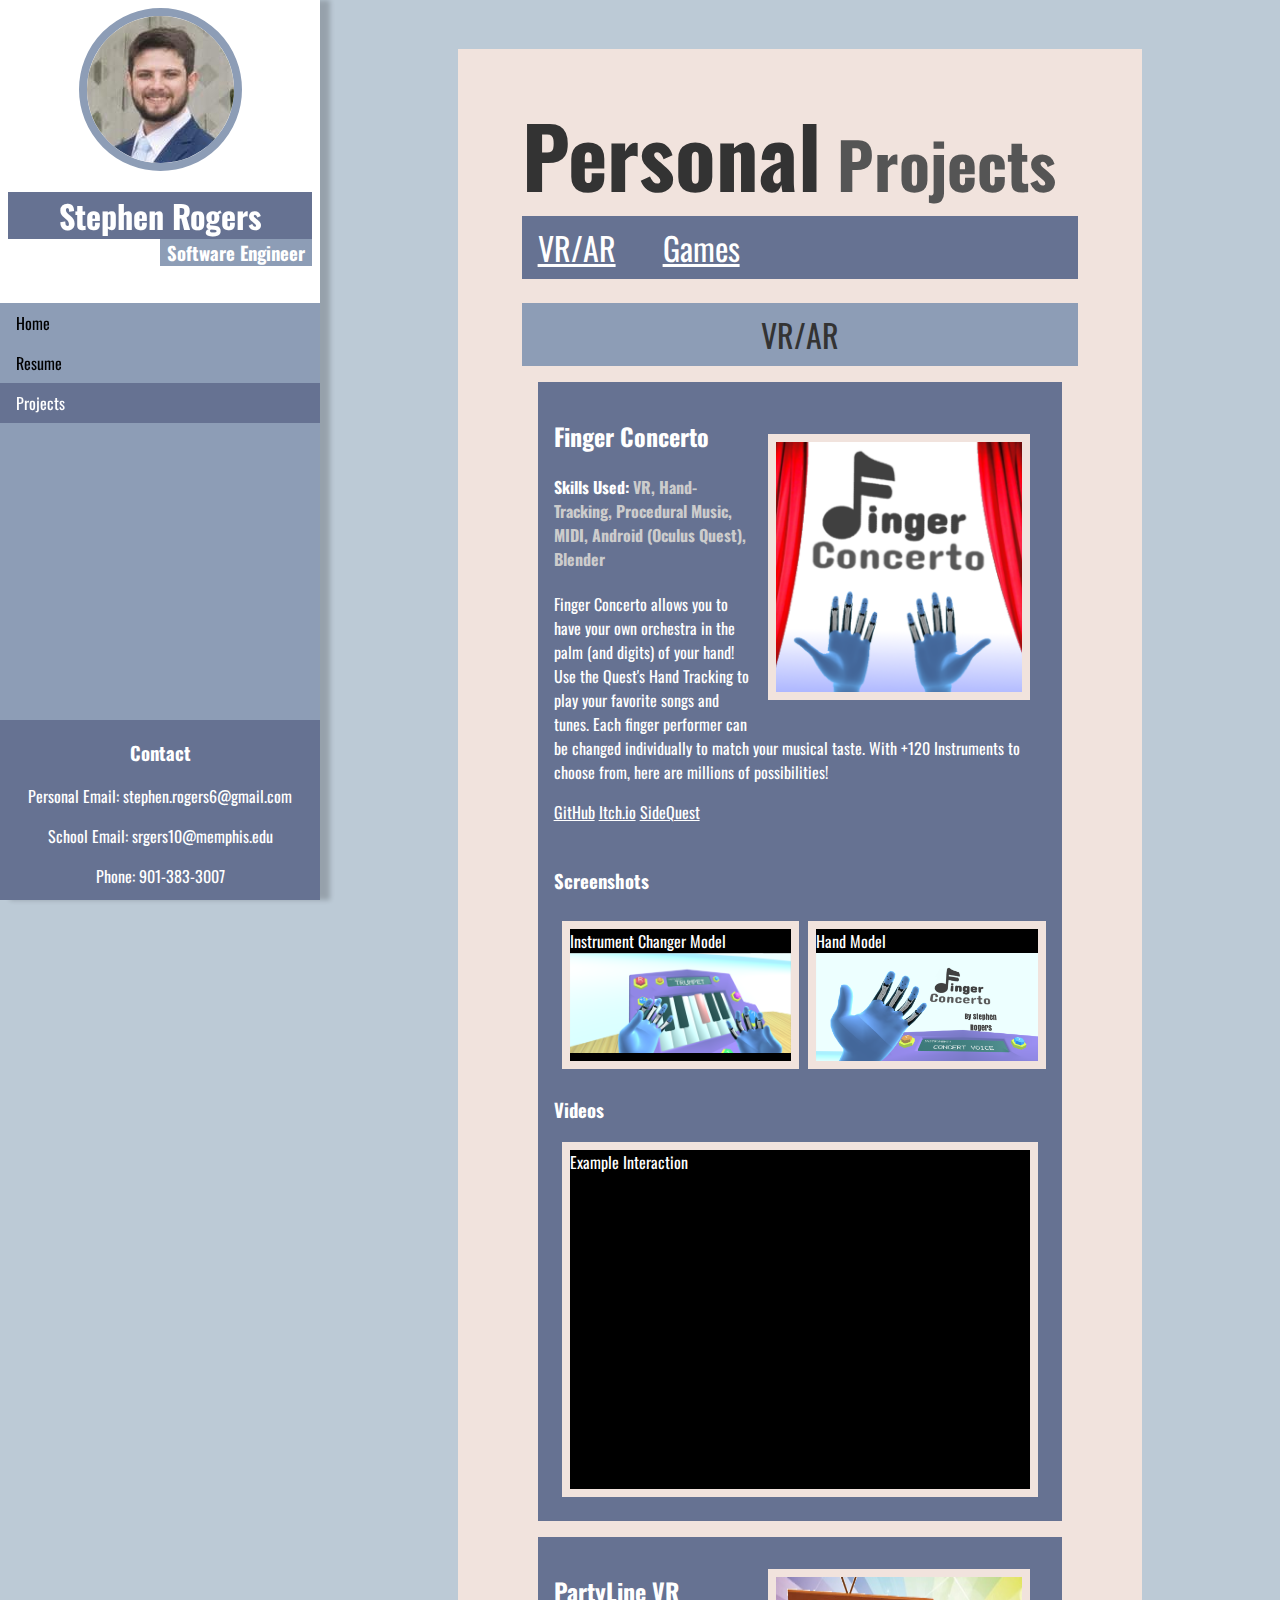
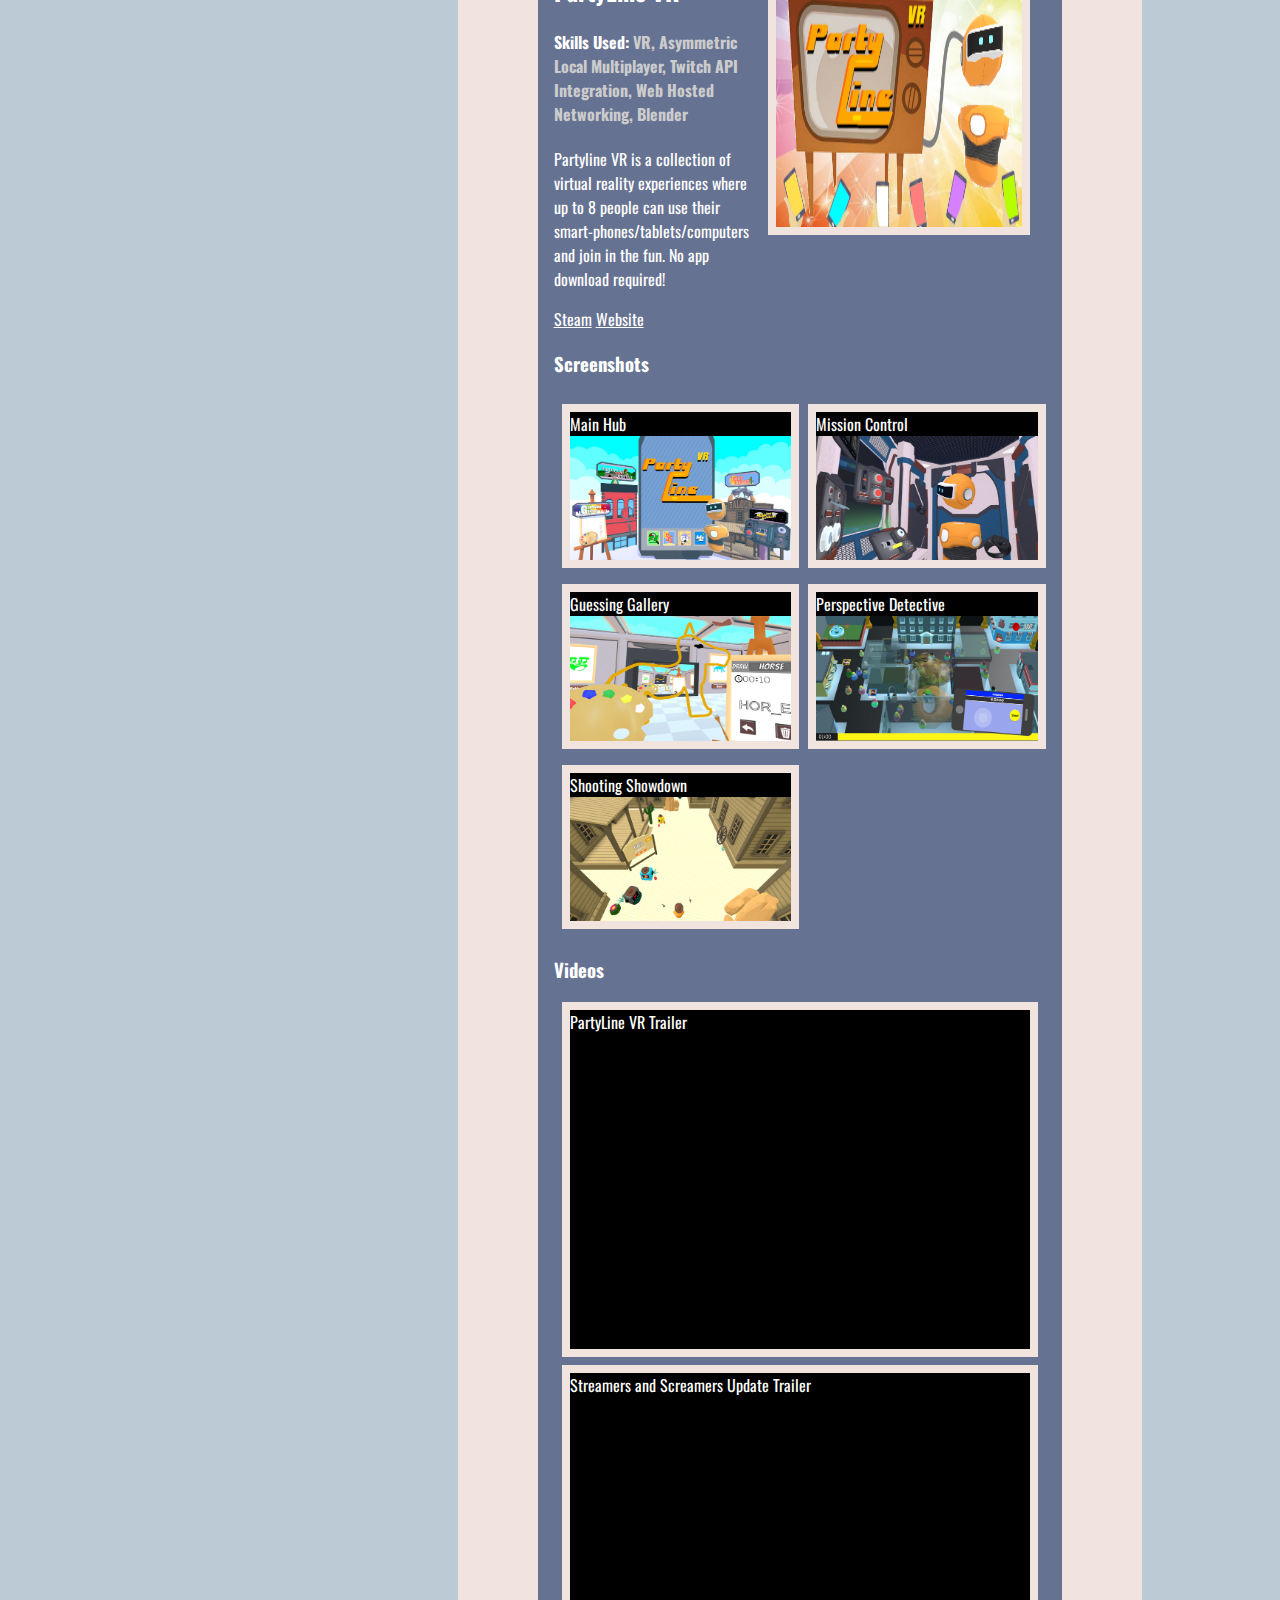
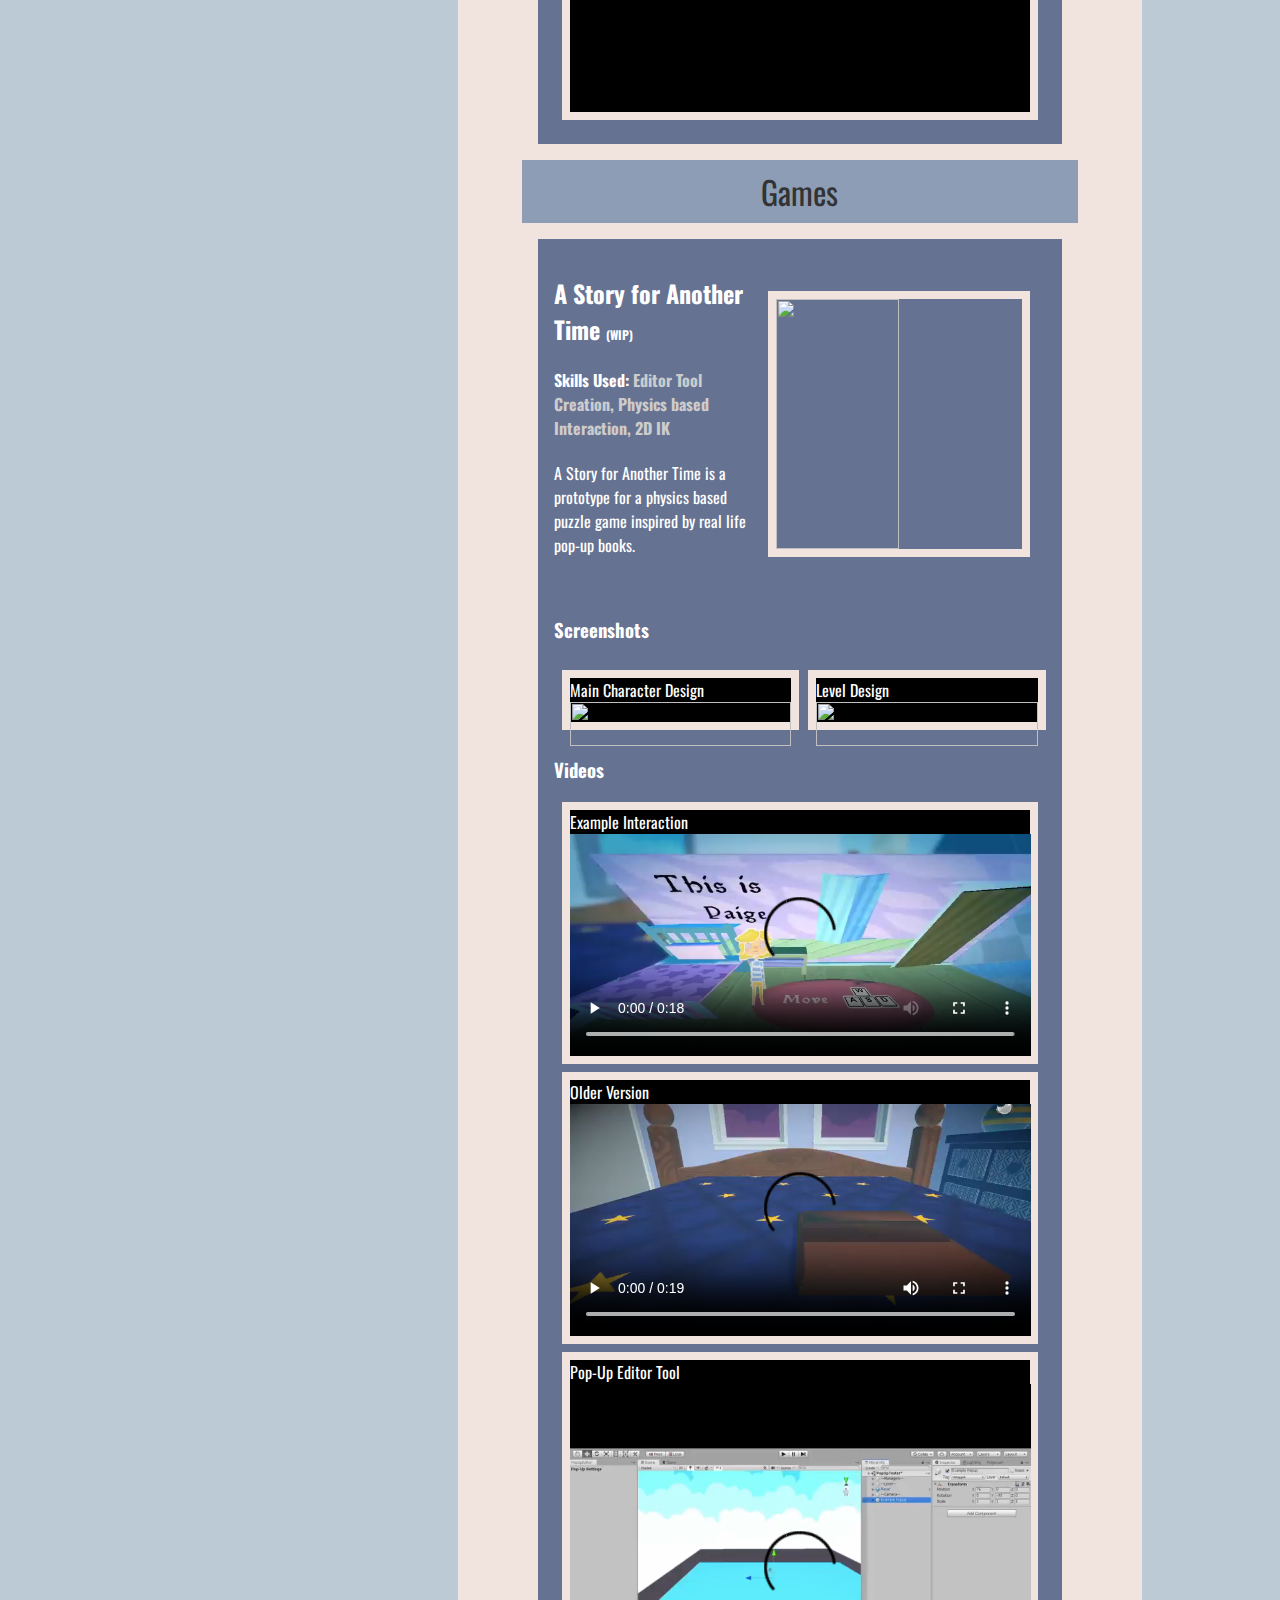
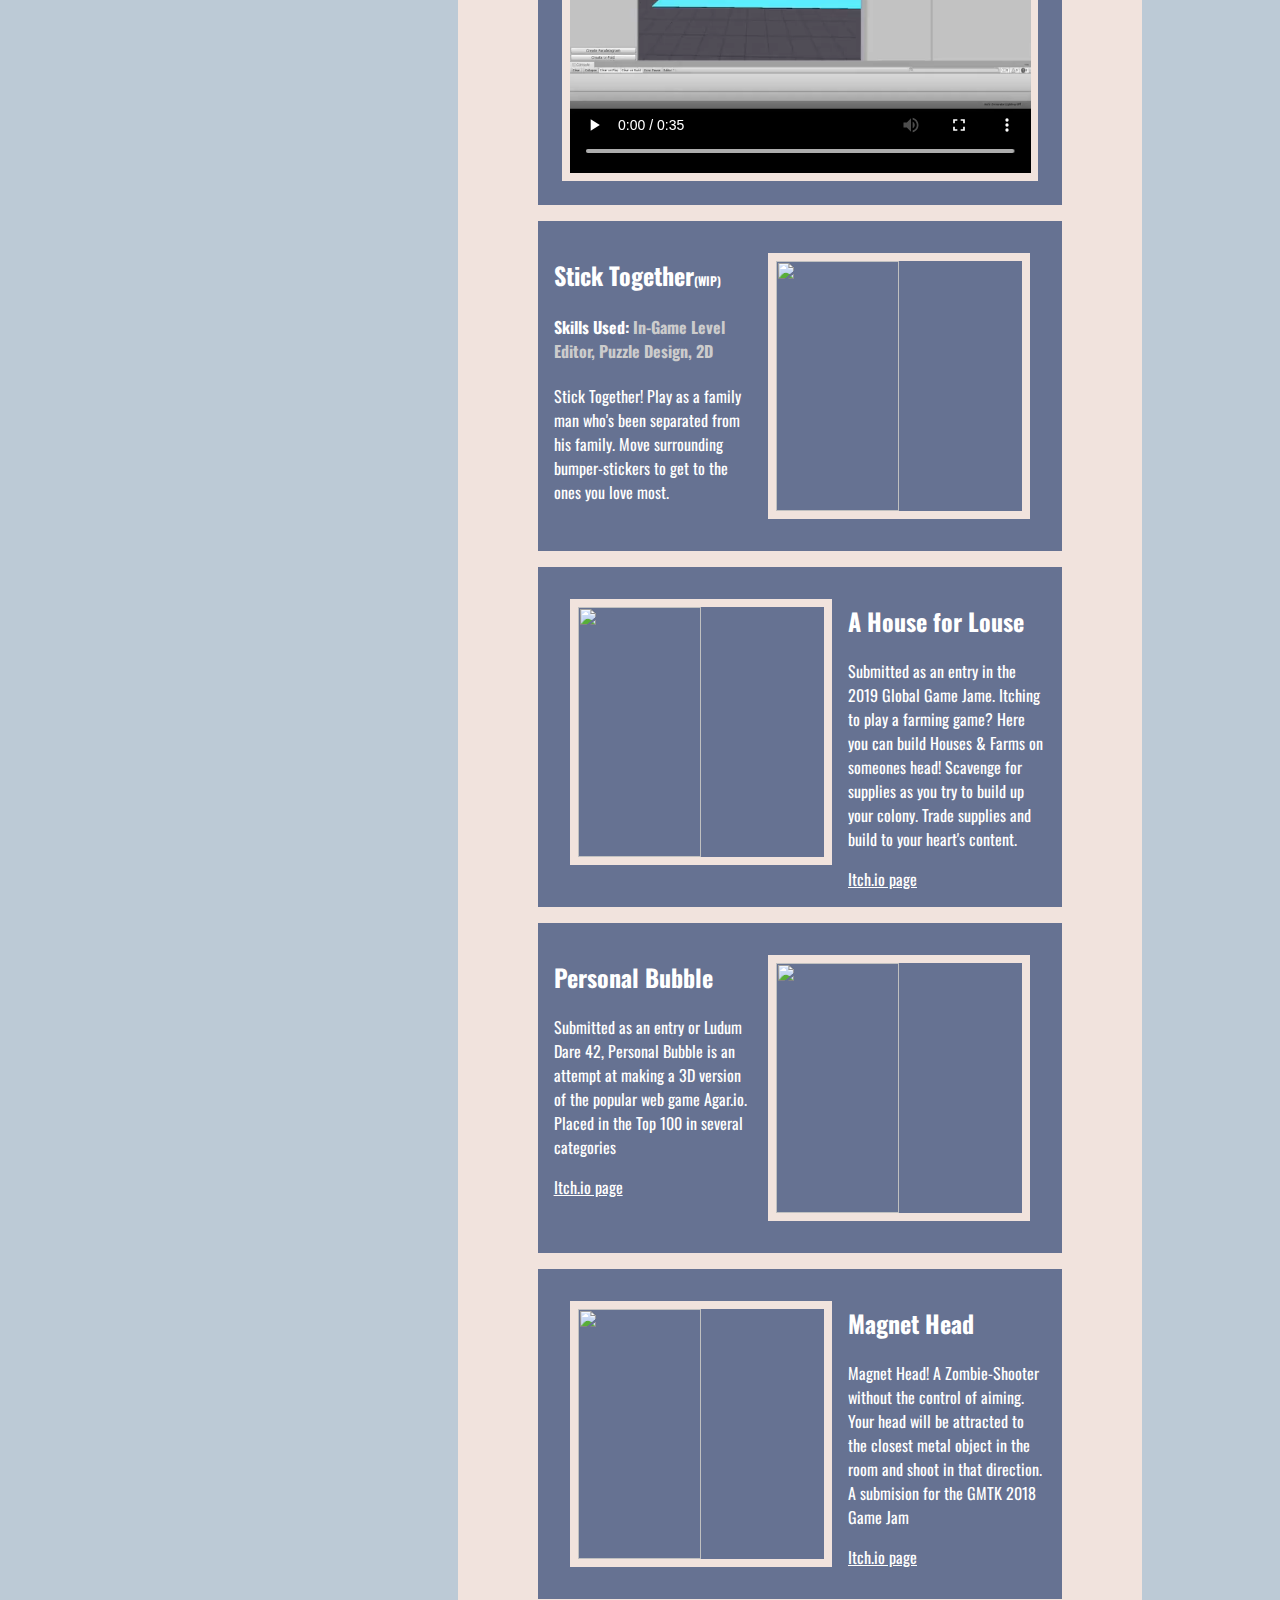
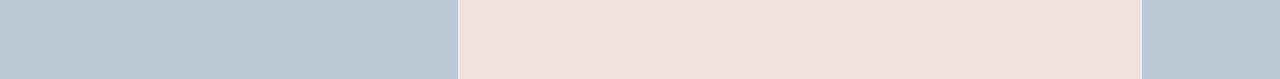
==== projects.html @ 769c3326 "Updated projects" ====
<html>
  <head>
    <meta name = "viewport" content = "width = device-width, initial-scale = 1.0">
    <title>Projects: Stephen Rogers</title>
    <link href="https://fonts.googleapis.com/css?family=Oswald" rel="stylesheet">
    <link href="https://fonts.googleapis.com/css?family=Oswald" rel="stylesheet">
    <link href="sidenav.css" rel="stylesheet">
    <style>
    .project{
      background-color: #667292;
      color: white;
      margin: 16px;
      padding: 16px;
      overflow: hidden;
    }
    a{
      color: white;
    }
    .subheader a{
      color: white;

    }
    .project-img{
      width: 50%;
      height: 250px;
      margin: 16px;
      border-color: #f1e3dd;
      border-style: solid;
      border-width: 8px;

    }


    
    .screenshot{
      max-width: 560px;
      background-color: black;
      border-color: #f1e3dd;
      border-style: solid;
      border-width: 8px;
      margin: 8px;
    }
    .screenshot video{
      width: 100%;
    }
    .screenshot img{
      width: 100%;
    }


    @media screen and (max-width: 900px) {
      .project img{
          width: 90%;
          margin: 0;
          padding: 0;
          height: auto;
      }

    }

    </style>
  </head>

  <body>
    <ul class="sidenav">
      <div class="profile_card">
        <img  class="profile_pic" src="ProfilePic.png" >
        <h1>Stephen Rogers</h1>
        <h3>Software Engineer</h3>
      </div>
      <li><a href="index.html">Home</a></li>
      <li><a href="resume.html">Resume</a></li>
      <li><a class="active" href="projects.html">Projects</a></li>
      <div class="contact">
        <h3 class="title">Contact</h3>

        <p>Personal Email: stephen.rogers6@gmail.com</p>
        <p>School Email: srgers10@memphis.edu</p>
        <p>Phone: 901-383-3007</p>
      </div>
    </ul>

    <div class="content">
      <div class="page">
        <h1 class="header"><span style="font-size: 84px; color: #333;">Personal</span> Projects</h1>
        <div class="subheader" style="background-color: #667292;">
          <a href = "#vr" style="padding: 8px; margin-right: 32px;">VR/AR</a>
          
          <a href = "#games">Games</a>
          
        </div>
        <br>
        <div class="subheader" style="text-align: center; color: #333;">VR/AR</div>
        <div>
          <div id="vr">
            <div class = "project" >
              <div class="description">
                <img class="project-img" align="right" src="Thumbnail2.png"/>
                <h2>Finger Concerto</h2>
                <h4>Skills Used: <span style="color: #ccc;">VR, Hand-Tracking, Procedural Music, MIDI, Android (Oculus Quest), Blender</span> </h4>
                <p>Finger Concerto allows you to have your own orchestra in the palm (and digits) of your hand! Use the Quest's Hand Tracking to play your favorite songs and tunes. Each finger performer can be changed individually to match your musical taste. With +120 Instruments to choose from, here are millions of possibilities!</p>
                <a href="https://github.com/srgers10/FingerConcerto">GitHub</a>
                <a href="https://srgers10.itch.io/finger-concerto">Itch.io</a>
                <a href="https://sdq.st/a/762">SideQuest</a>
                
              </div>
              <br>
              <h3>Screenshots</h3>
              <div class="screenshot-holder">
                <div style="display: grid; grid-template-columns: 50% 50%;">
                  <div class="screenshot" style = "width: 90%">
                    <label>Instrument Changer Model</label>
                    <img src="Screenshot2.png" alt="">
                  </div>
                  <div class="screenshot" style = "width: 90%">
                    <label>Hand Model</label>
                    <img src="Screenshot1.png" alt="">
                  </div>
                </div>
                <h3>Videos</h3>
                <div class="screenshot">
                  <label>Example Interaction</label>
                  <iframe width="560" height="315" src="https://www.youtube.com/embed/wtjbY0HCvwI" frameborder="0" allow="accelerometer; autoplay; encrypted-media; gyroscope; picture-in-picture" allowfullscreen></iframe>               
                </div>                
              </div>
            </div>
            <div class = "project" >
              <img class="project-img" align = "right" src = "SteamGameBanner.png" />
              <h2>PartyLine VR</h2>
              <h4>Skills Used: <span style="color: #ccc;">VR, Asymmetric Local Multiplayer, Twitch API Integration, Web Hosted Networking, Blender</span></h4>
              <p> Partyline VR is a collection of virtual reality experiences where up to 8 people can use their smart-phones/tablets/computers and join in the fun. No app download required!</p>
              <a href="https://store.steampowered.com/app/846830/PartyLine_VR/">Steam</a>
              <a href="https://partylinevr.com">Website</a>

              <br>
              <h3>Screenshots</h3>
              <div class="screenshot-holder">
                <div style="display: grid; grid-template-columns: 50% 50%;">
                  <div class="screenshot" style="width: 90%;">
                    <label>Main Hub</label>
                    <img src="ScreenshotMain.jpg" alt="">
                  </div>
                  <div class="screenshot" style="width: 90%;">
                    <label>Mission Control</label>
                    <img src="ScreenshotMC.jpg" alt="">
                  </div>
                  <div class="screenshot" style="width: 90%;">
                    <label>Guessing Gallery</label>
                    <img src="ScreenshotGG1.jpg" alt="">
                  </div>
                  <div class="screenshot" style="width: 90%;">
                    <label>Perspective Detective</label>
                    <img src="ScreenshotPD.jpg" alt="">
                  </div>
                  <div class="screenshot" style="width: 90%;">
                    <label>Shooting Showdown</label>
                    <img src="ScreenshotSS2.jpg" alt="">
                  </div>
                  
                </div>
                <h3>Videos</h3>
                <div class="screenshot">
                  <label>PartyLine VR Trailer</label>
                  <iframe width="560" height="315" src="https://www.youtube.com/embed/nfcURbAZ120" frameborder="0" allow="accelerometer; autoplay; encrypted-media; gyroscope; picture-in-picture" allowfullscreen></iframe>
                </div>
                <div class="screenshot">
                  <label>Streamers and Screamers Update Trailer</label>
                  <iframe width="560" height="315" src="https://www.youtube.com/embed/eTKm4bJQgFY" frameborder="0" allow="accelerometer; autoplay; encrypted-media; gyroscope; picture-in-picture" allowfullscreen></iframe>
                </div> 
              </div>

            </div>
          </div>
          <div class="subheader" style="text-align: center;  color: #333;">Games</div>
          <div id="games">
            <div class = "project" >
              <div class="description">
                <img class="project-img" align="right" src="https://pbs.twimg.com/profile_banners/824663830743674880/1581922678/1080x360"/>
                <h2>A Story for Another Time <span style="font-size: 12px;">(WIP)</span></h2>
                <h4>Skills Used: <span style="color: #ccc;">Editor Tool Creation, Physics based Interaction, 2D IK</span></h4>
                <p>A Story for Another Time is a prototype for a physics based puzzle game inspired by real life pop-up books. </p>
              </div>
              <br>
              <h3>Screenshots</h3>
              <div class="screenshot-holder">
                <div style="display: grid; grid-template-columns: 50% 50%;">
                  <div class="screenshot" style = "width: 90%">
                    <label>Main Character Design</label>
                    <img src="https://pbs.twimg.com/media/EQ_ou09XsAAzW6e?format=jpg&name=medium" alt="">
                  </div>
                  <div class="screenshot" style = "width: 90%">
                    <label>Level Design</label>
                    <img src="https://pbs.twimg.com/profile_banners/824663830743674880/1581922678/1080x360"/>
                  </div>
                </div>
                
                <h3>Videos</h3>

                <div class="screenshot">
                  <label>Example Interaction</label>
                  <video controls autoplay>
                    <source src="projectPopUp.mp4" type="video/mp4">
                  Your browser does not support the video tag.
                  </video>
                </div>
                <div class="screenshot">
                  <label>Older Version</label>
                  <video controls autoplay>
                    <source src="popUp_old.mp4" type="video/mp4">
                  Your browser does not support the video tag.
                  </video>
                </div>
                <div class="screenshot">
                  <label>Pop-Up Editor Tool</label>
                  <video controls autoplay>
                    <source src="popUpEditor.mp4" type="video/mp4">
                  Your browser does not support the video tag.
                  </video>
                </div>    
              </div>
            </div>

              <div class = "project" >
                  <img class="project-img" align = "right"src = "https://img.itch.zone/aW1hZ2UvMzAyODA3LzE0ODI4OTMuZ2lm/250x600/5jRJMC.gif" />
                  <h2>Stick Together<span style="font-size: 12px;">(WIP)</span></h2>
                  <h4>Skills Used: <span style="color: #ccc;">In-Game Level Editor, Puzzle Design, 2D</span></h4>
                  <p>Stick Together! Play as a family man who's been separated from his family. Move surrounding bumper-stickers to get to the ones you love most.</p>
              </div>
              <div class = "project">
                <img class="project-img" align = "left" src = "https://img.itch.zone/aW1hZ2UvMzYyMzkzLzE4MTEwNzUucG5n/250x600/iomMVW.png" />
                <h2>A House for Louse</h2>
                <p>Submitted as an entry in the 2019 Global Game Jame. Itching to play a farming game? Here you can build Houses & Farms on someones head! Scavenge for supplies as you try to build up your colony. Trade supplies and build to your heart's content.</p>
                <a href="https://srgers10.itch.io/a-house-for-louse">Itch.io page</a>
              </div>

              <div class = "project">
                      <img class="project-img" align = "right" src = "https://img.itch.zone/aW1nLzE0MTU2MDAuZ2lm/original/KP8luQ.gif" />
                      <h2>Personal Bubble</h2>
                      <p>Submitted as an entry or Ludum Dare 42, Personal Bubble is an attempt at making a 3D version of the popular web game Agar.io. Placed in the Top 100 in several categories

                      </p>
                      <a href="https://srgers10.itch.io/personal-bubble">Itch.io page</a>
              </div>
              <div class = "project">
                <img class="project-img" align = "left" src = "https://img.itch.zone/aW1hZ2UvMzAwNzU2LzE0NzE1MDcuZ2lm/250x600/aEpTZC.gif" />
                <h2>Magnet Head</h2>
                <p>Magnet Head! A Zombie-Shooter without the control of aiming. Your head will be attracted to the closest metal object in the room and shoot in that direction. A submision for the GMTK 2018 Game Jam</p>
                <a href="https://srgers10.itch.io/magnet-head">Itch.io page</a>
              </div>


            </div>
            </div>
        </div>
      </div>
  </body>

</html>
---- sidenav.css ----
body, html{
  margin: 0;
  padding: 0;
  background-color: #bccad6;
}
.button{
  border: none;
  background: yellow;
  border-radius: 8px;
  margin: 8px;
  padding: 4px;
  border-style: solid;
  border-width: 5px;
  border-color: #fea600;
  font-family: 'Oswald', sans-serif;
  color: #555;
}
.image-grid{
  margin: 16px auto;
  width: 85%;
  display: grid;
  grid-template-columns: auto auto;
  background: #fea600;
  padding-right: 16px;
  border-radius: 16px;
}
.image-grid *{
  width: 95%;
  padding: 5%;
}

.page{
  overflow: hidden;
  z-index: 1;
  margin: auto;
  width: 60%;
  padding: 64px;
  padding-top: 0;
  background-color: #f1e3dd;
  margin-top: 48px;
  margin-bottom: 48px;
  height: auto;
  -webkit-transition: all 0.3s ease-in-out;
  -o-transition: all 0.3s ease-in-out;
  transition: all 0.3s ease-in-out;
}
.header{
  font-size: 4em;
  margin-bottom: 0px;
  color: #555;
}
.header-big{
  font-size: 1.5em;
  color: #333;
}
.subheader{
  background-color: #8d9db6;
  color: white;
  padding: 8px;
  font-size: 32px;
}
.subheader-description{
  font-size: 20px;
}

.profile_card{
  padding: 8px;
  text-align: center;
  background-color: white;
  padding-bottom: 64px;
}
.profile_card h1{
  background-color: #667292;
  color: white;
  font-size: 2em;
  margin-bottom: 0;
}
.profile_card img{
  border-radius: 50%;
  border-color: #8d9db6;
  border-style: solid;
  border-width: 8px;
}

.profile_card h3{
  float: right;
  width: 50%;
  margin: 0;
  color: #fff;
  background-color: #8d9db6;
}

.contact{

  text-align: center;
  position: absolute;
  left: 0;
  right: 0;
  bottom:0;
  height: 20%;
  background-color: #667292;
  color: white;
}
ul.sidenav {
  list-style-type: none;
  margin: 0;
  padding: 0;
  width: 25%;
  background-color: #8d9db6;
  position: fixed;
  height: 100%;
  overflow: auto;
  font-family: Oswald;
  -webkit-box-shadow: 10px 0px 5px 0px rgba(0,0,0,0.2);
  -moz-box-shadow: 10px 0px 5px 0px rgba(0,0,0,0.2);
  box-shadow: 10px 0px 5px 0px rgba(0,0,0,0.2);
}

ul.sidenav li a {
  display: block;
  color: #000;
  padding: 8px 16px;
  text-decoration: none;


}

ul.sidenav li a.active {
  background-color: #667292;
  color: white;
}

ul.sidenav li a:hover:not(.active) {
  background-color: #555;
  color: white;
}

div.content {
  margin-left: 25%;

  padding: 1px 16px;
  height: 1000px;
  font-family: Oswald;
  /*background: url("https://i.pinimg.com/originals/d2/63/55/d26355a4484cf412669476a57a263abc.png");
  background-size: cover;*/
}

@media screen and (max-width: 900px) {

  .page{
    height: auto;
    width: 92%;
    padding: 16px;
  }
  ul.sidenav {
    width: 100%;
    height: auto;
    position: relative;
    overflow: hidden;
  }
  .contact{
    visibility: hidden;
  }

  ul.sidenav li a {
    padding: 15px;
  }

  div.content {
    margin-left: 0;
  }
}

@media screen and (max-width: 400px) {
  ul.sidenav li a {
    text-align: center;
    float: none;
  }
}
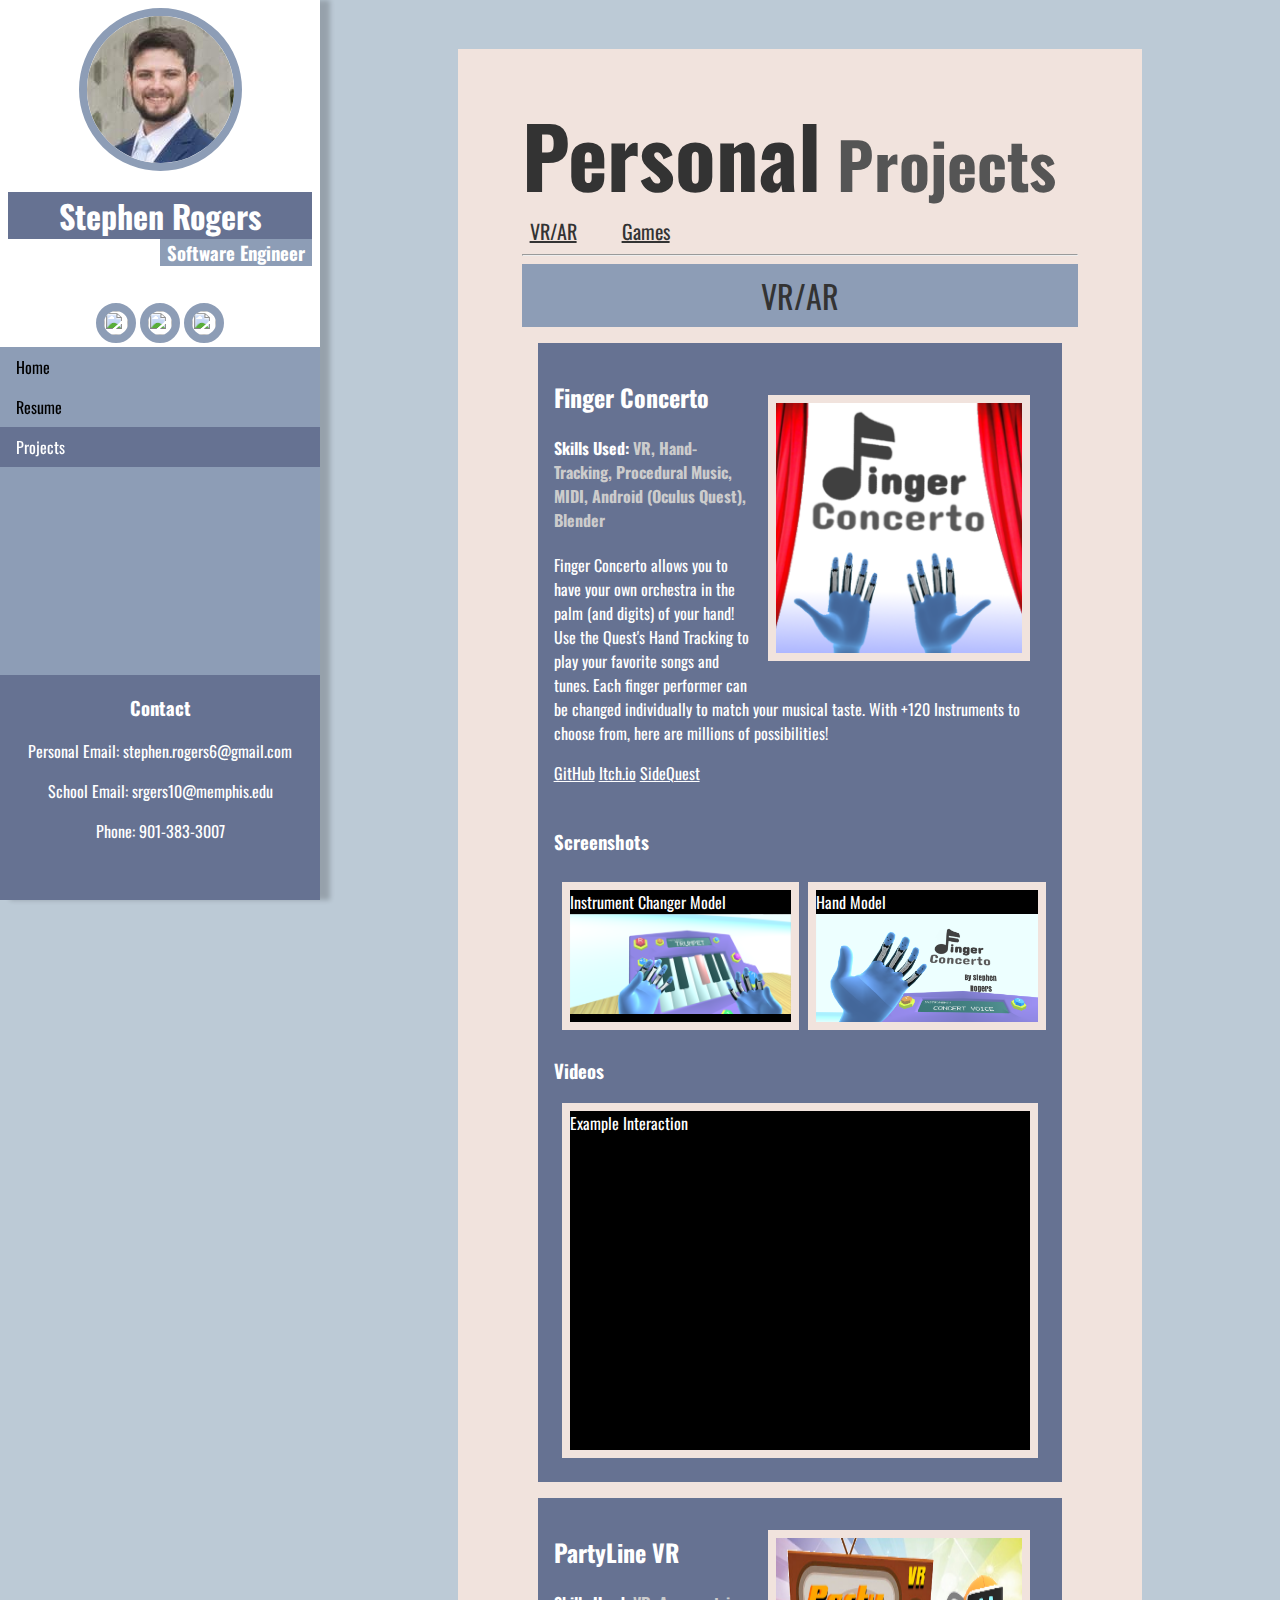
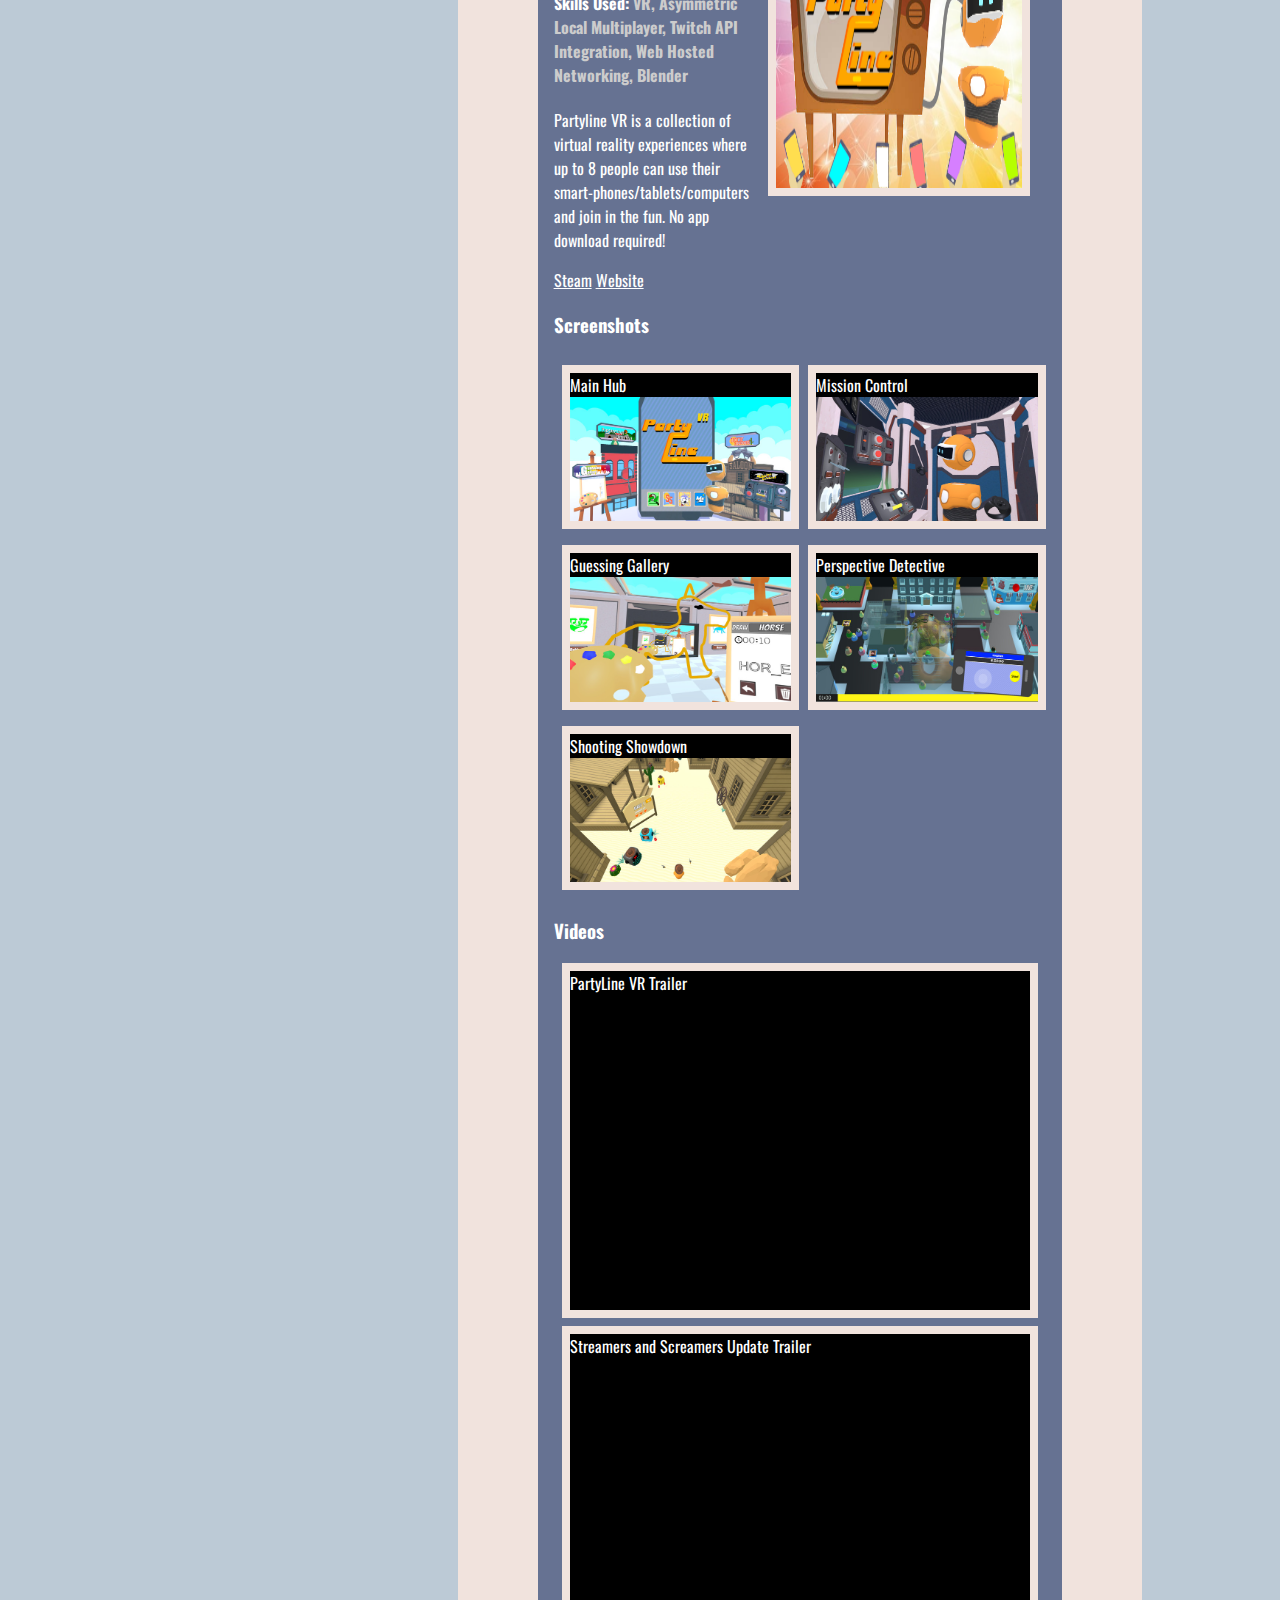
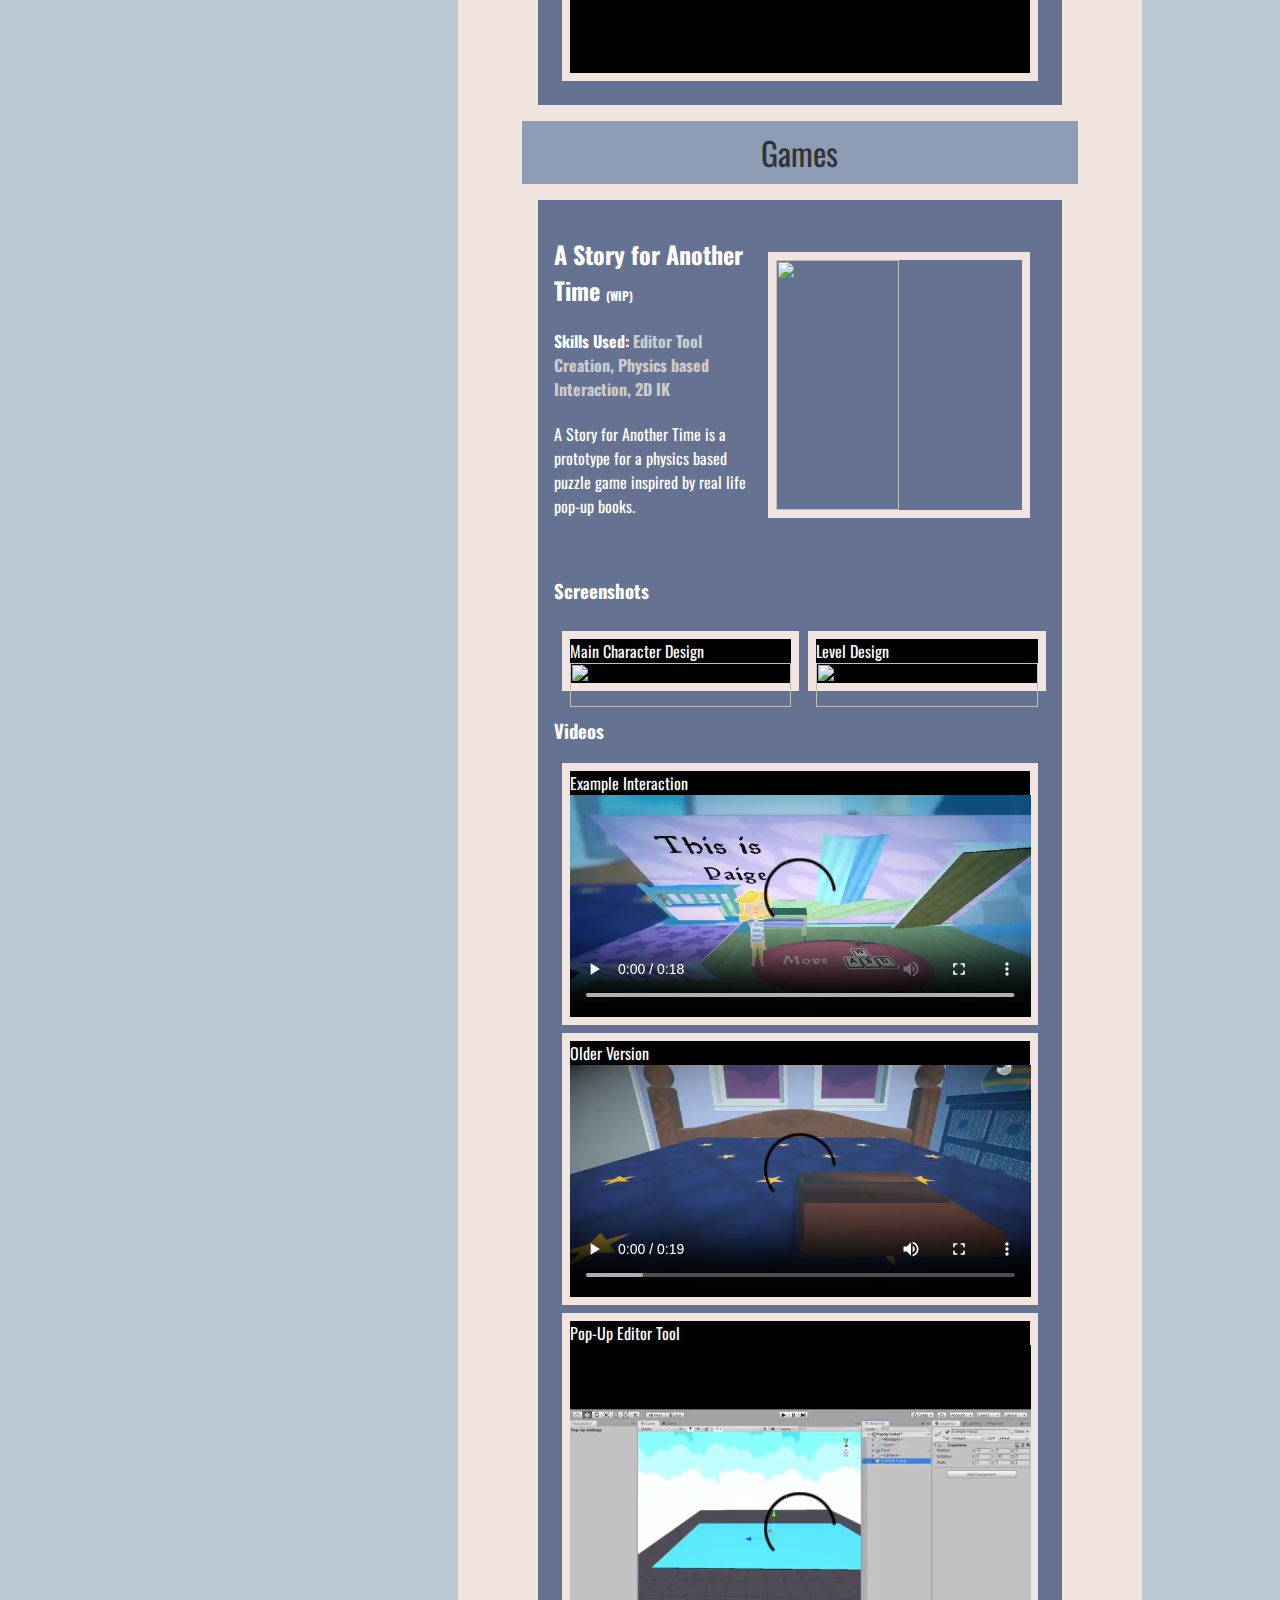
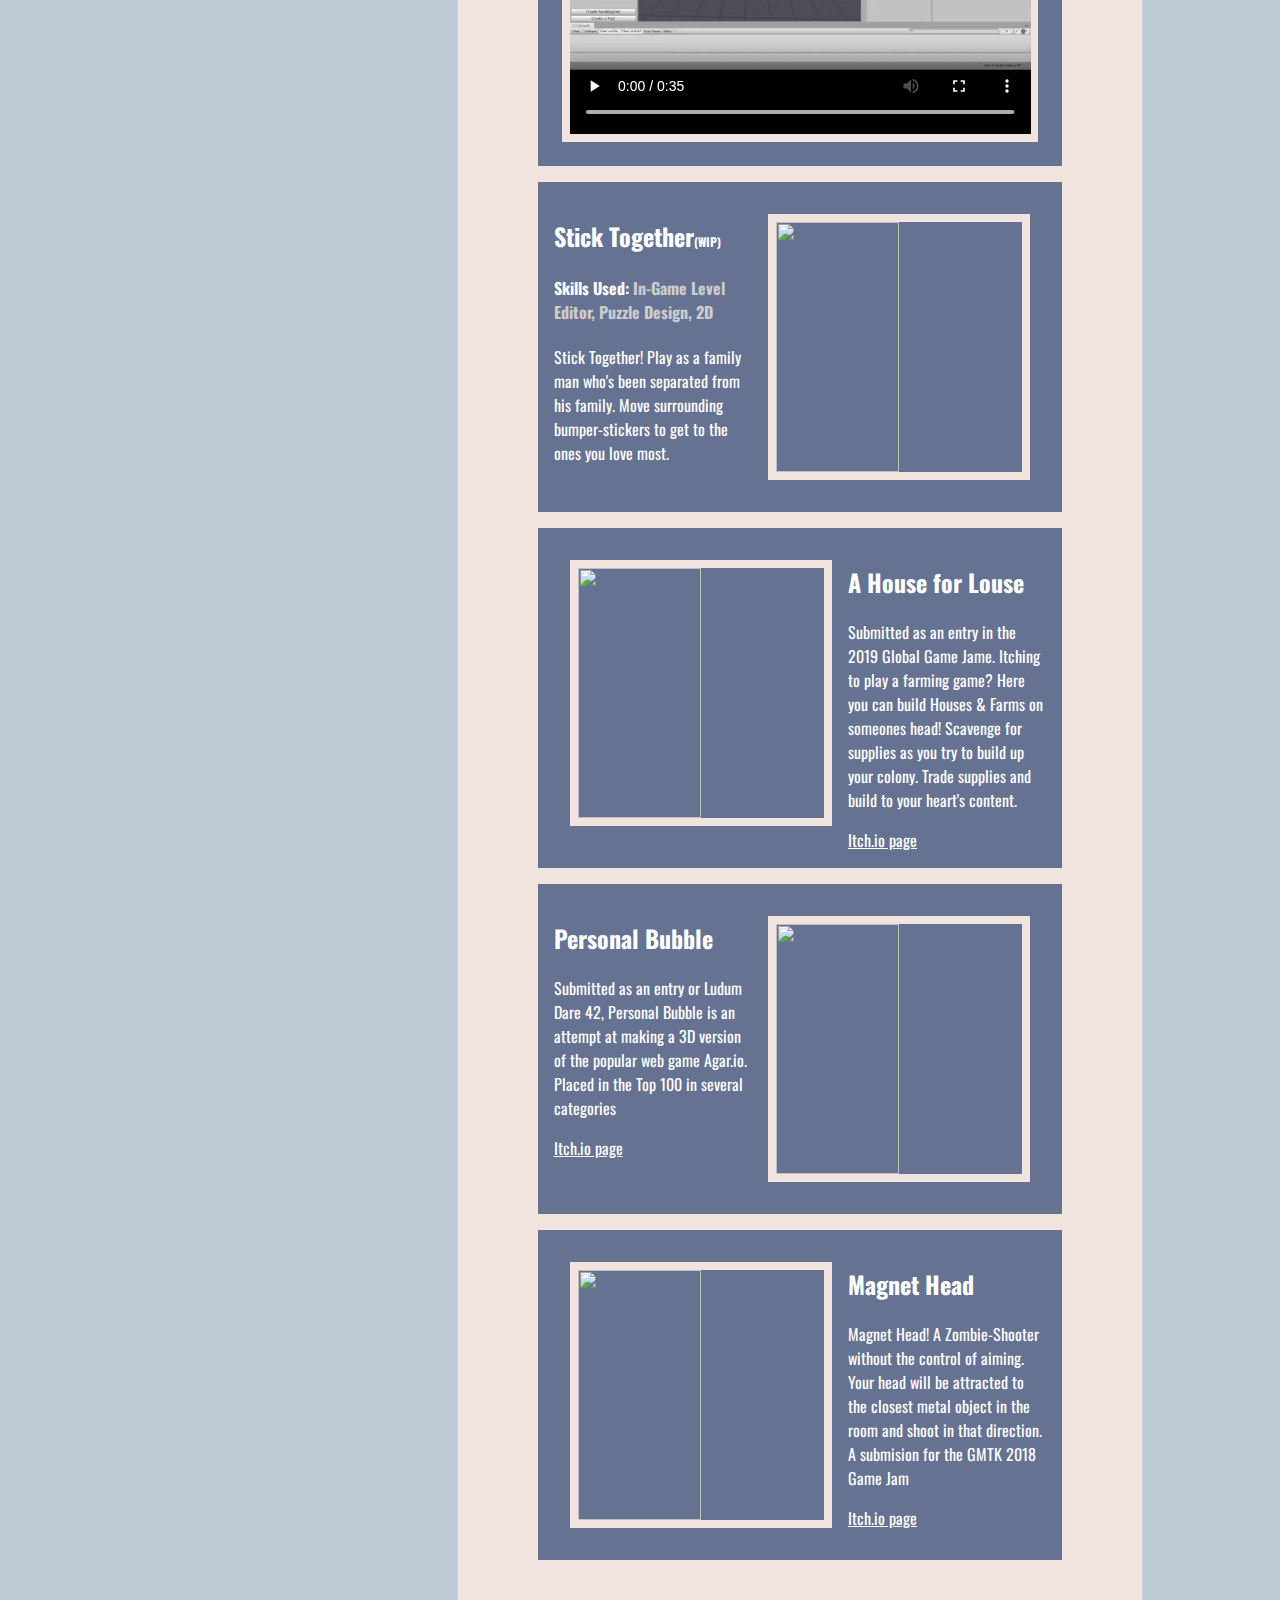
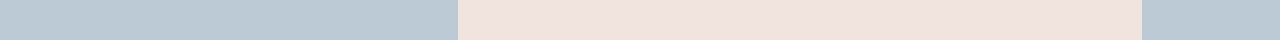
==== commit fdb93c35: "Updated Resume layout" ====
--- a/projects.html
+++ b/projects.html
@@ -67,6 +67,12 @@
         <img  class="profile_pic" src="ProfilePic.png" >
         <h1>Stephen Rogers</h1>
         <h3>Software Engineer</h3>
+        <div style="margin-top: 64px;">
+          <a href="https://github.com/srgers10"><img width = "24px"src="https://cdn0.iconfinder.com/data/icons/octicons/1024/mark-github-512.png" alt=""></a>
+          <a href="https://www.linkedin.com/in/stephen-rogers-6b7203152/"><img width = "24px"src="https://cdn1.iconfinder.com/data/icons/logotypes/32/square-linkedin-512.png" alt=""></a>
+          <a href="https://twitter.com/_4thWallStudios"><img width = "24px"src="https://cdn3.iconfinder.com/data/icons/capsocial-round/500/twitter-512.png" alt=""></a>
+
+        </div>
       </div>
       <li><a href="index.html">Home</a></li>
       <li><a href="resume.html">Resume</a></li>
@@ -83,13 +89,12 @@
     <div class="content">
       <div class="page">
         <h1 class="header"><span style="font-size: 84px; color: #333;">Personal</span> Projects</h1>
-        <div class="subheader" style="background-color: #667292;">
-          <a href = "#vr" style="padding: 8px; margin-right: 32px;">VR/AR</a>
+        <div style="color: #333; font-size: 20px;">
+          <a href = "#vr" style="padding: 8px; margin-right: 32px; color: #333;">VR/AR</a>
           
-          <a href = "#games">Games</a>
-          
+          <a href = "#games" style="color: #333;">Games</a>
         </div>
-        <br>
+        <hr>
         <div class="subheader" style="text-align: center; color: #333;">VR/AR</div>
         <div>
           <div id="vr">
--- a/sidenav.css
+++ b/sidenav.css
@@ -67,7 +67,7 @@
   padding: 8px;
   text-align: center;
   background-color: white;
-  padding-bottom: 64px;
+  padding-bottom: 4px;
 }
 .profile_card h1{
   background-color: #667292;
@@ -97,7 +97,7 @@
   left: 0;
   right: 0;
   bottom:0;
-  height: 20%;
+  height: 25%;
   background-color: #667292;
   color: white;
 }
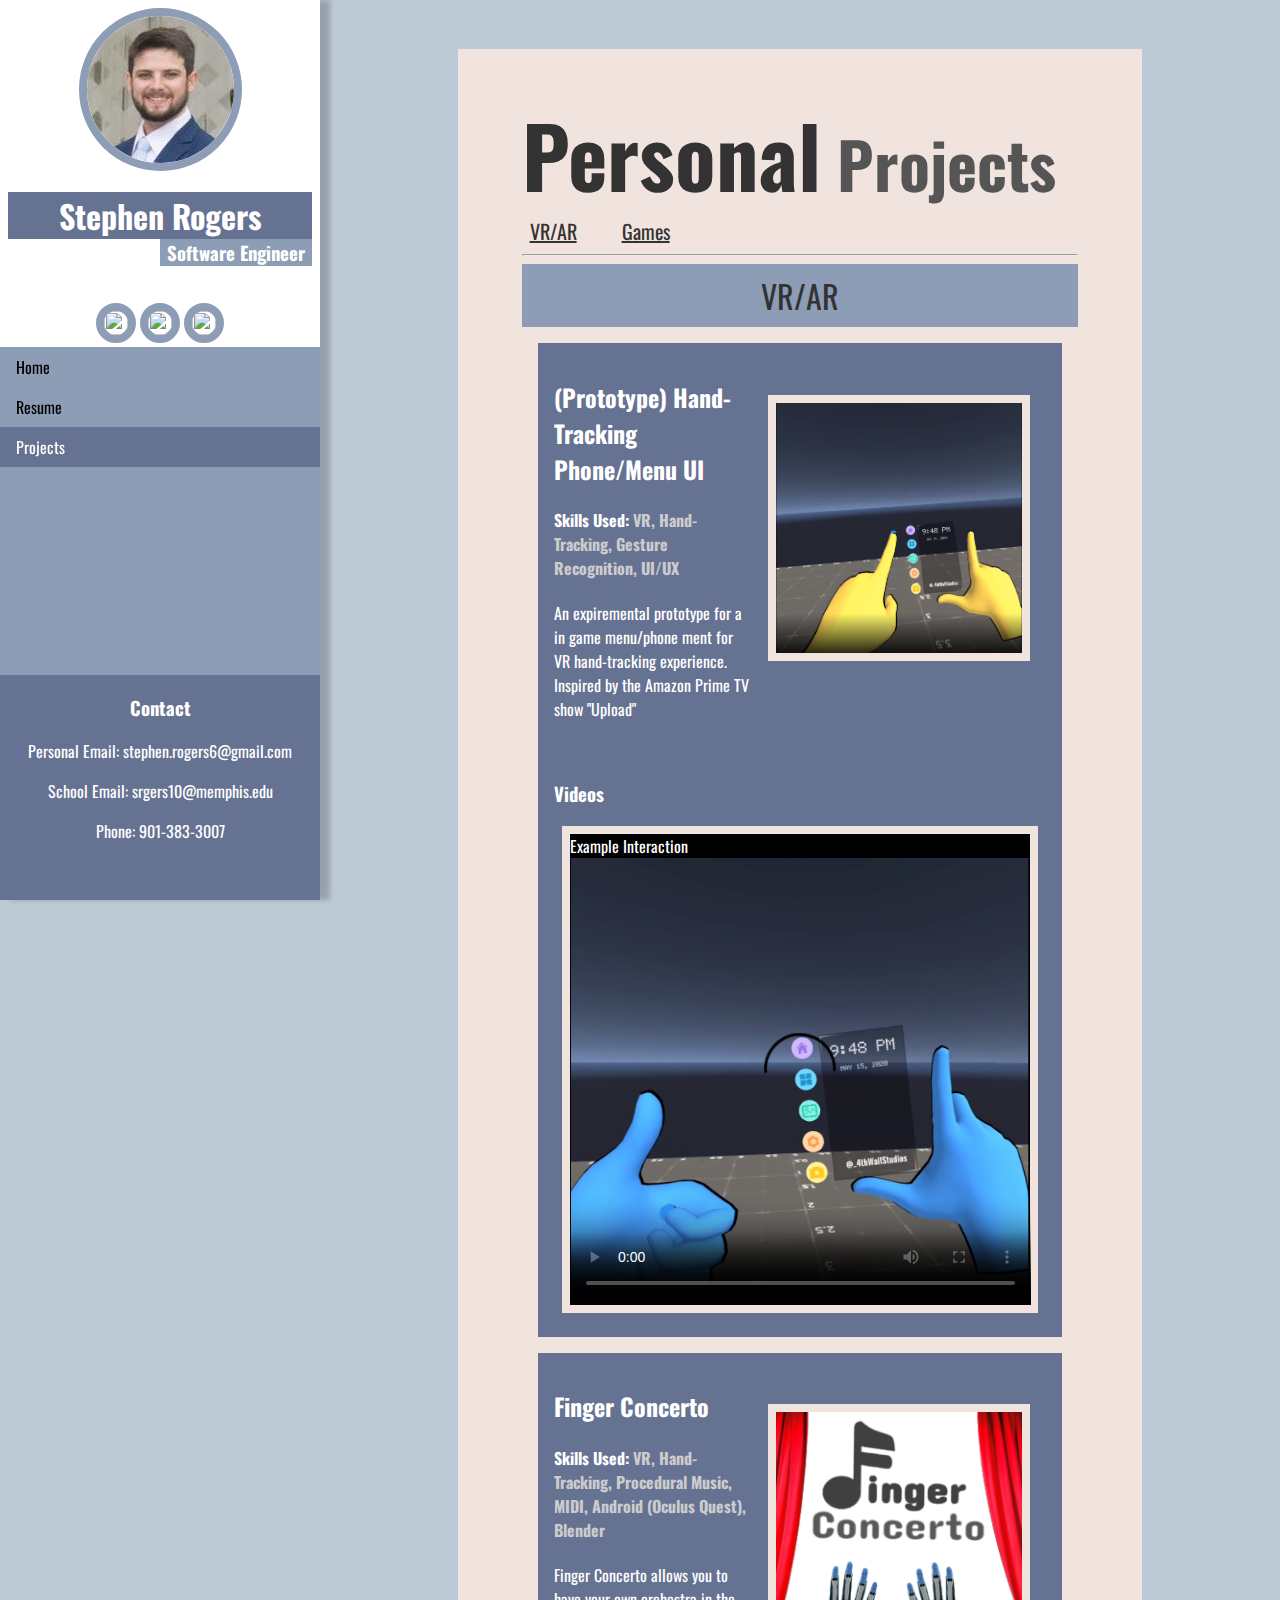
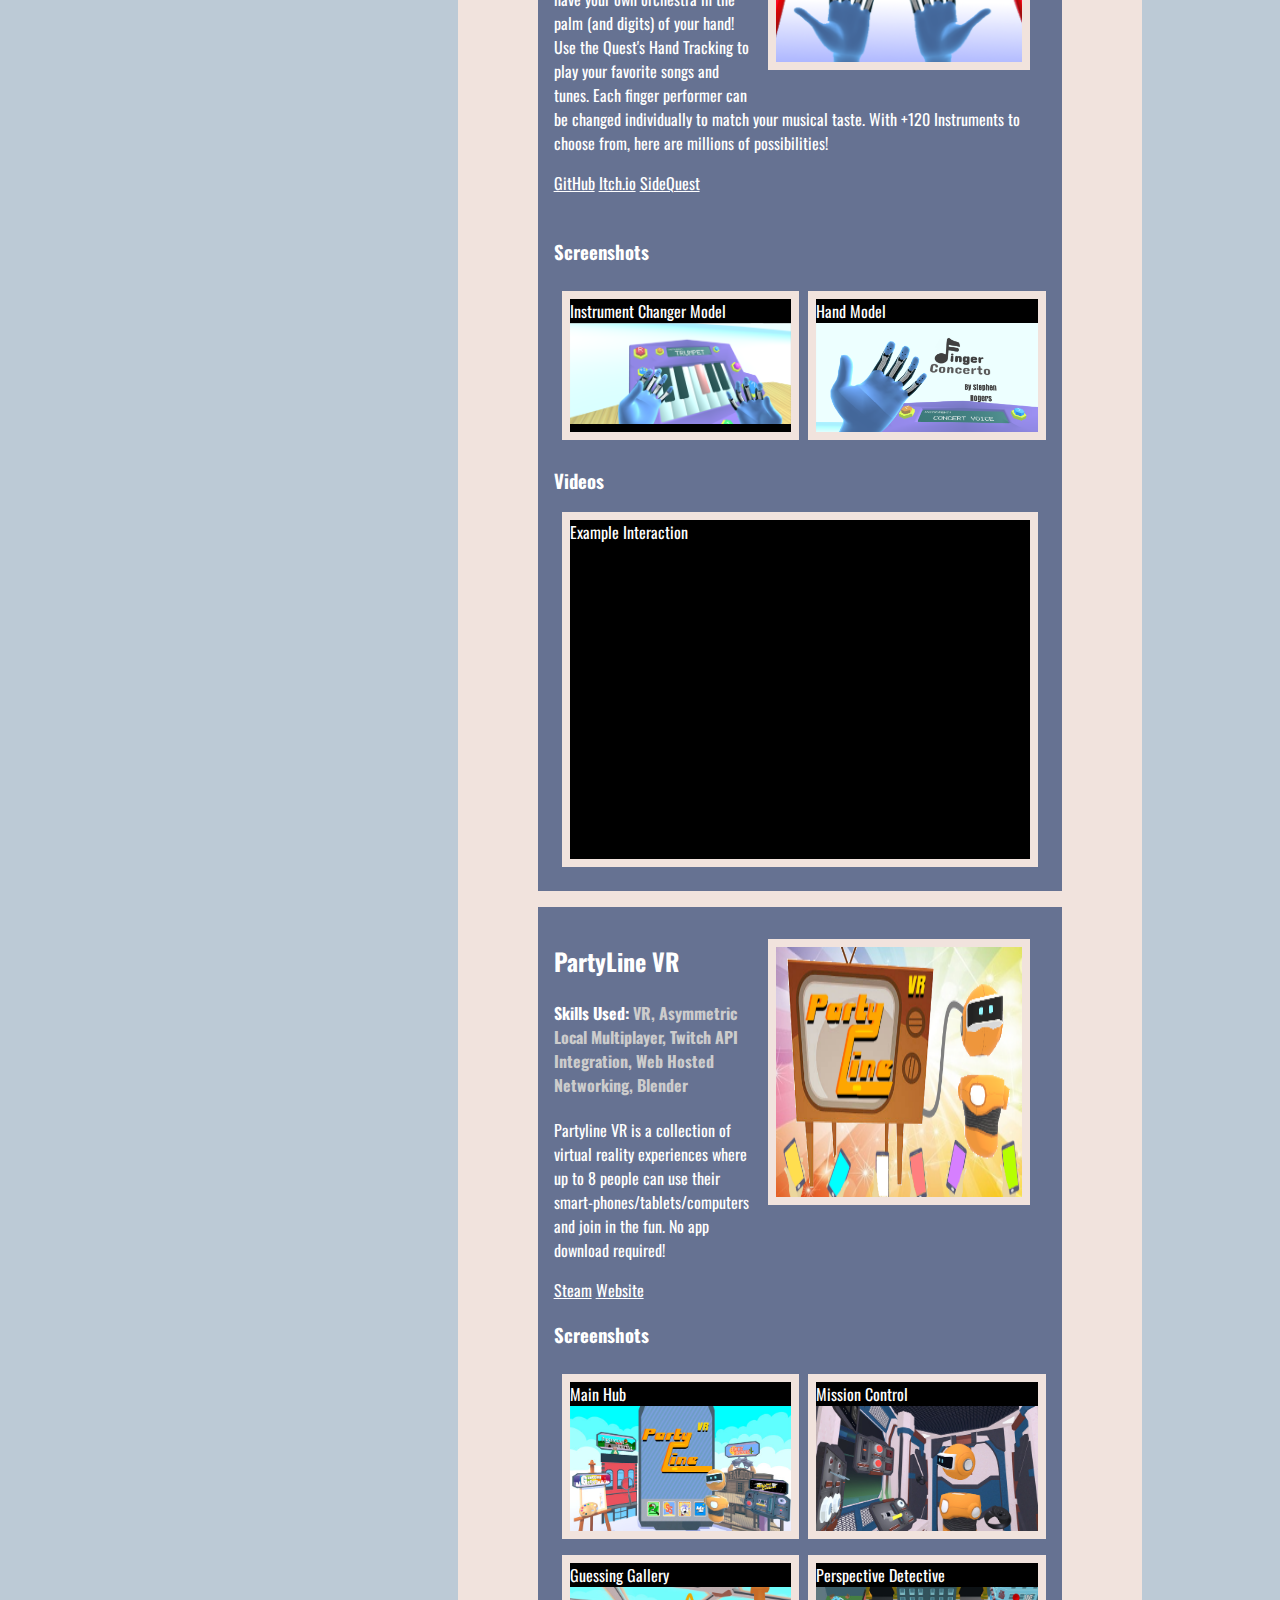
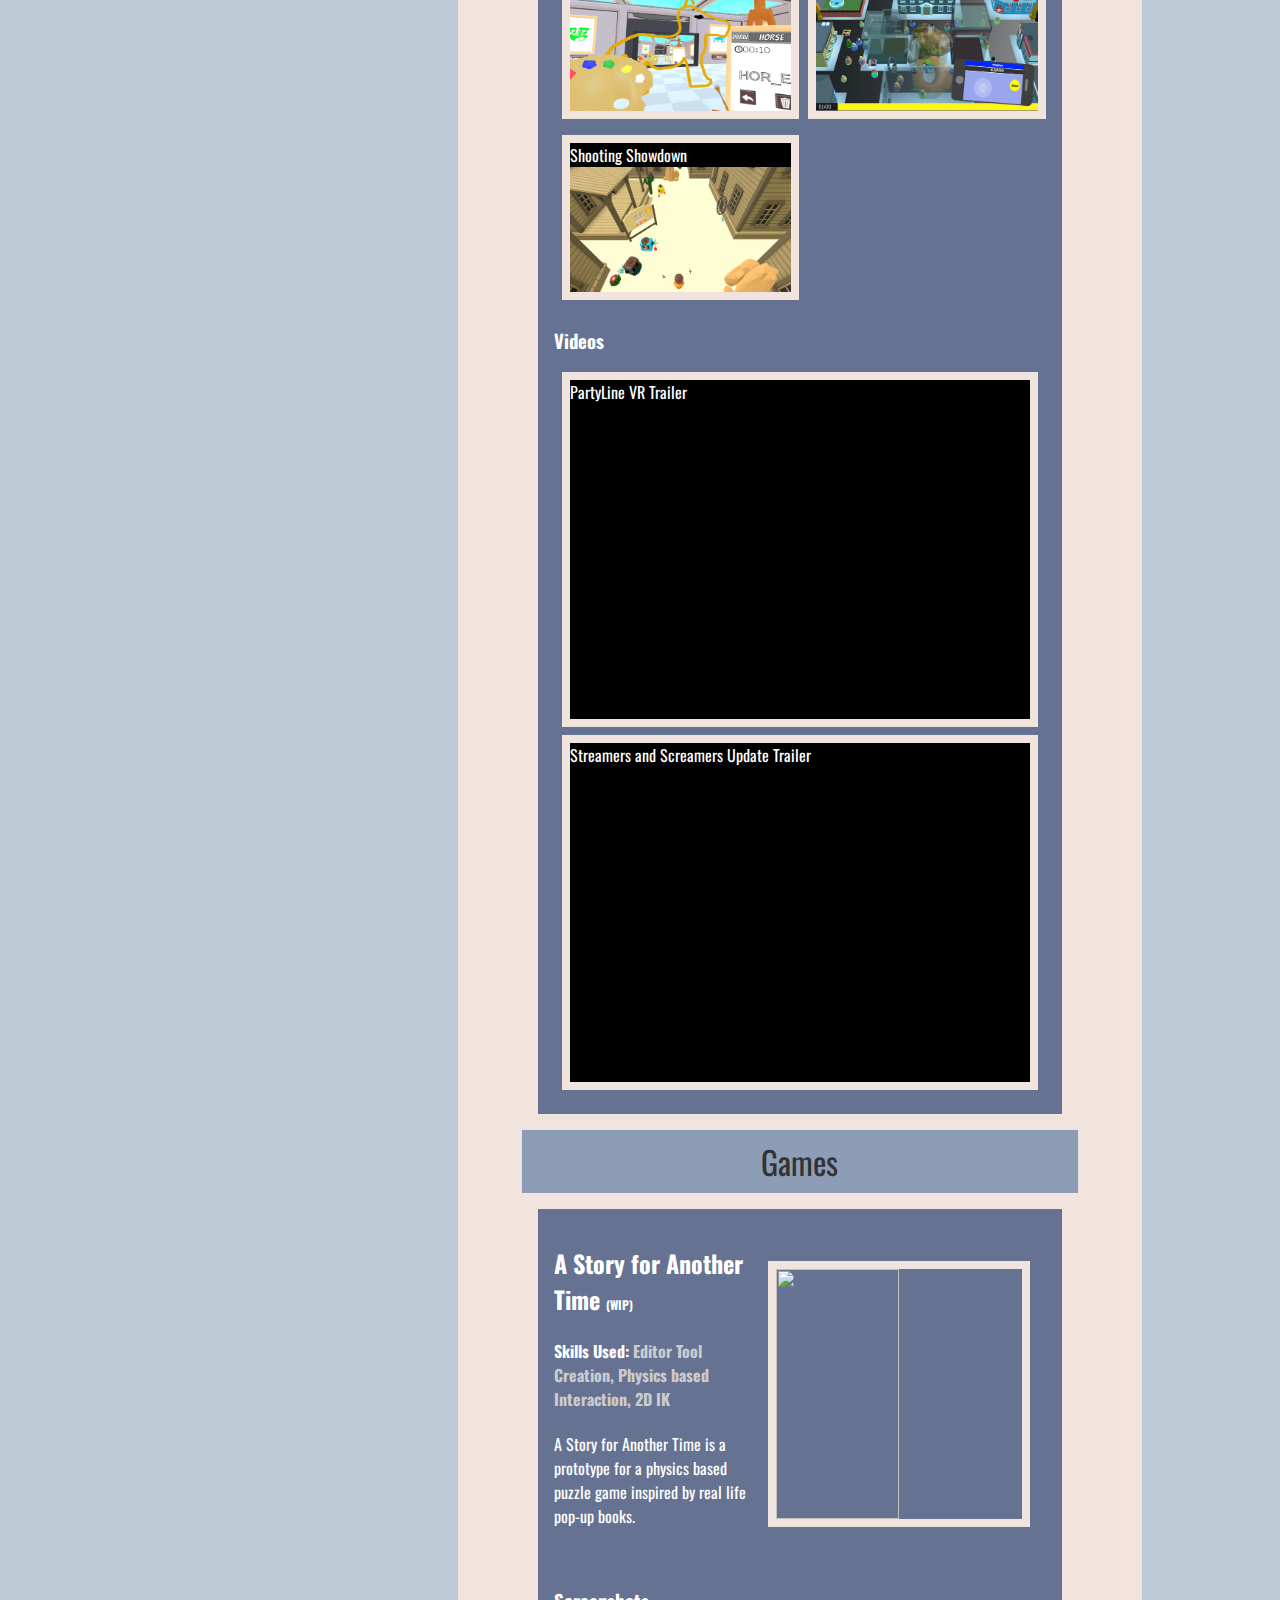
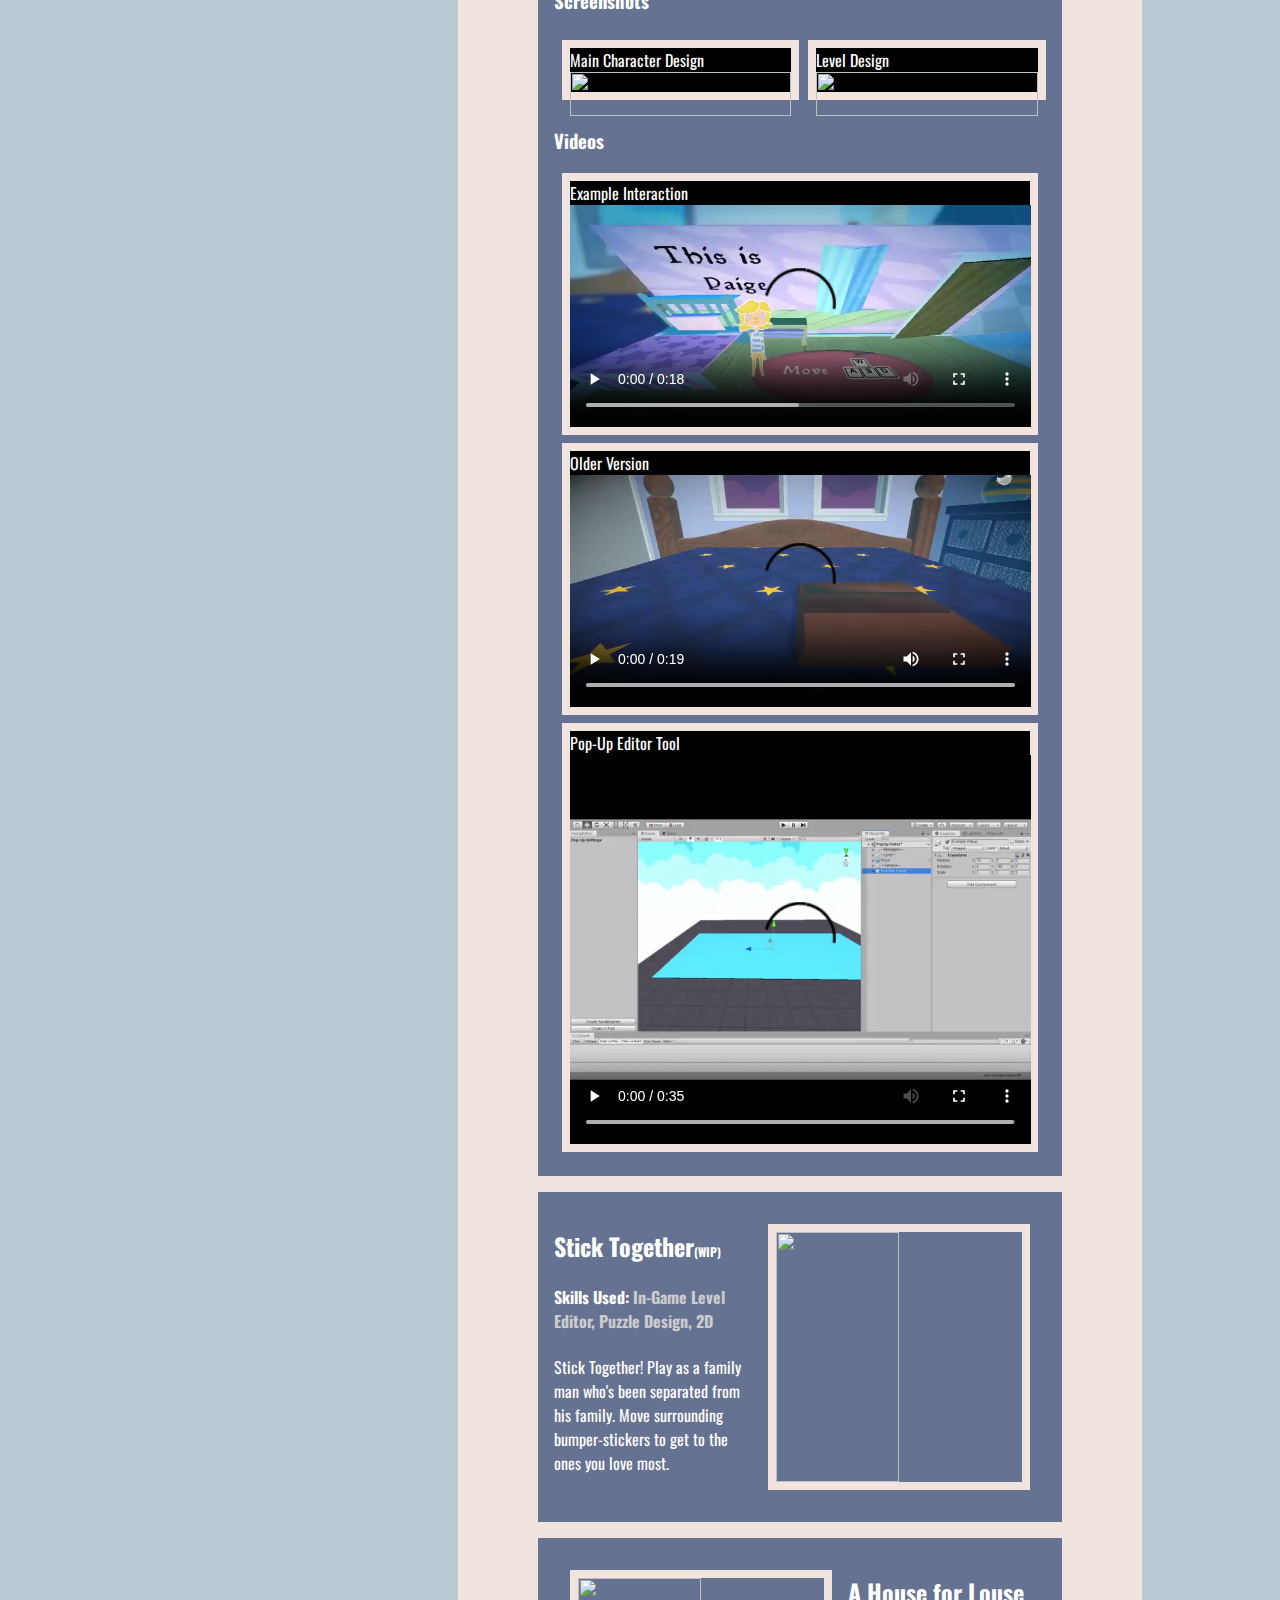
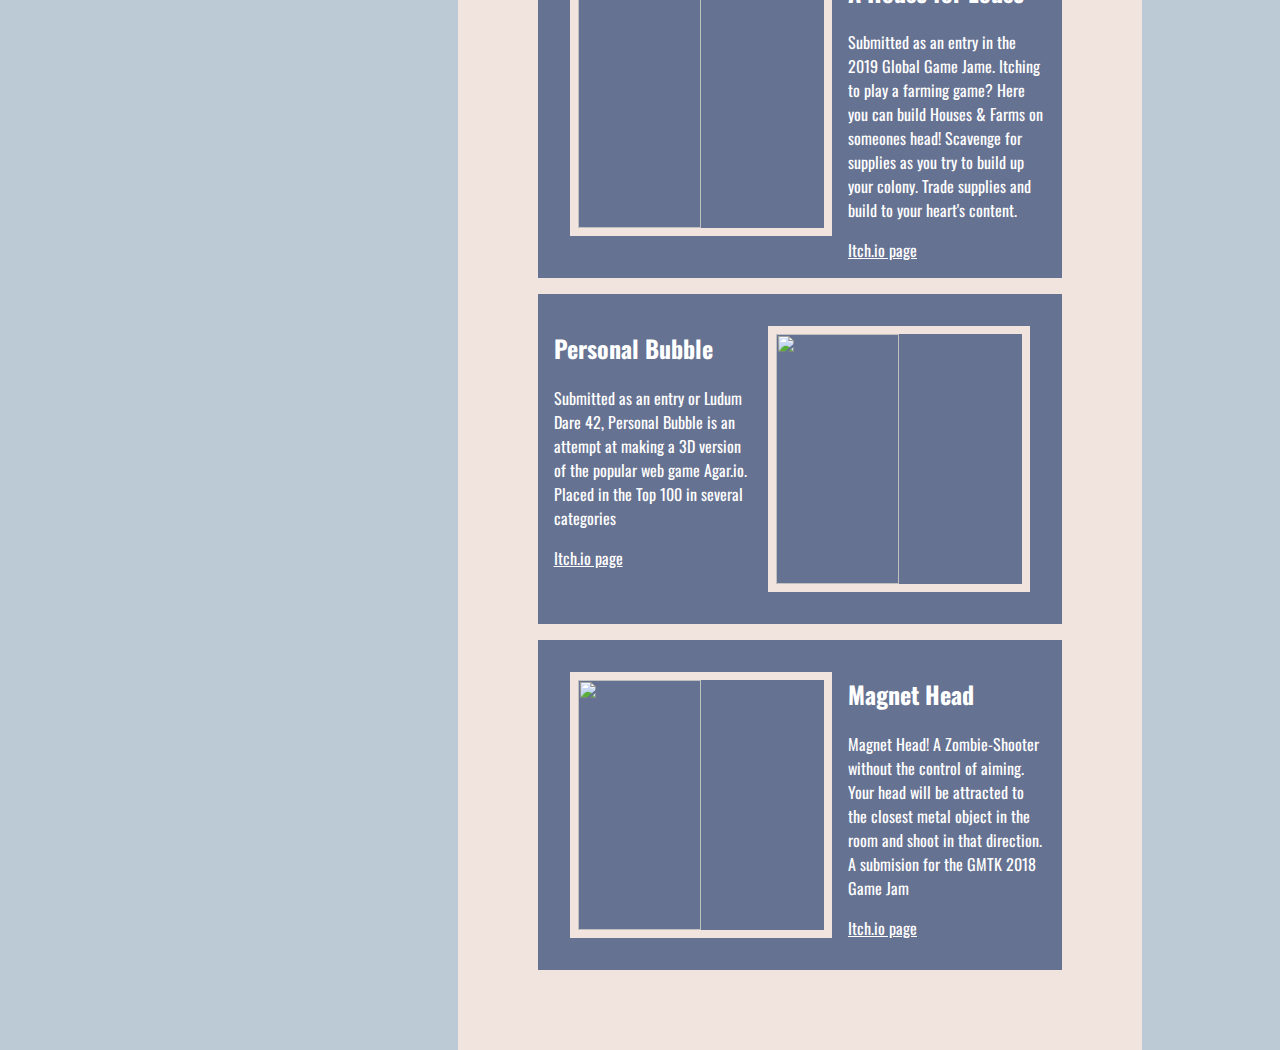
==== commit 28ae82d8: "Fixed typos and added HandTracking UI to projects" ====
--- a/projects.html
+++ b/projects.html
@@ -100,6 +100,25 @@
           <div id="vr">
             <div class = "project" >
               <div class="description">
+                <img class="project-img" align="right" src="HandUIScreenshot.PNG"/>
+                <h2>(Prototype) Hand-Tracking Phone/Menu UI</h2>
+                <h4>Skills Used: <span style="color: #ccc;">VR, Hand-Tracking, Gesture Recognition, UI/UX</span> </h4>
+                <p>An expiremental prototype for a in game menu/phone ment for VR hand-tracking experience. Inspired by the Amazon Prime TV show "Upload"</p>
+              </div>
+              <br>
+              <div class="screenshot-holder">
+                <h3>Videos</h3>
+                <div class="screenshot">
+                  <label>Example Interaction</label>
+                  <video controls autoplay poster="HandUIThumbnail.PNG">
+                    <source src="HandTrackingPhoneUIDemo.mp4" type="video/mp4">
+                  Your browser does not support the video tag.
+                  </video>
+                </div>              
+              </div>
+            </div>
+            <div class = "project" >
+              <div class="description">
                 <img class="project-img" align="right" src="Thumbnail2.png"/>
                 <h2>Finger Concerto</h2>
                 <h4>Skills Used: <span style="color: #ccc;">VR, Hand-Tracking, Procedural Music, MIDI, Android (Oculus Quest), Blender</span> </h4>
@@ -125,7 +144,7 @@
                 <h3>Videos</h3>
                 <div class="screenshot">
                   <label>Example Interaction</label>
-                  <iframe width="560" height="315" src="https://www.youtube.com/embed/wtjbY0HCvwI" frameborder="0" allow="accelerometer; autoplay; encrypted-media; gyroscope; picture-in-picture" allowfullscreen></iframe>               
+                  <iframe width="100%" height="315" src="https://www.youtube.com/embed/wtjbY0HCvwI" frameborder="0" allow="accelerometer; autoplay; encrypted-media; gyroscope; picture-in-picture" allowfullscreen></iframe>               
                 </div>                
               </div>
             </div>
@@ -166,11 +185,11 @@
                 <h3>Videos</h3>
                 <div class="screenshot">
                   <label>PartyLine VR Trailer</label>
-                  <iframe width="560" height="315" src="https://www.youtube.com/embed/nfcURbAZ120" frameborder="0" allow="accelerometer; autoplay; encrypted-media; gyroscope; picture-in-picture" allowfullscreen></iframe>
+                  <iframe width="100%" height="315" src="https://www.youtube.com/embed/nfcURbAZ120" frameborder="0" allow="accelerometer; autoplay; encrypted-media; gyroscope; picture-in-picture" allowfullscreen></iframe>
                 </div>
                 <div class="screenshot">
                   <label>Streamers and Screamers Update Trailer</label>
-                  <iframe width="560" height="315" src="https://www.youtube.com/embed/eTKm4bJQgFY" frameborder="0" allow="accelerometer; autoplay; encrypted-media; gyroscope; picture-in-picture" allowfullscreen></iframe>
+                  <iframe width="100%" height="315" src="https://www.youtube.com/embed/eTKm4bJQgFY" frameborder="0" allow="accelerometer; autoplay; encrypted-media; gyroscope; picture-in-picture" allowfullscreen></iframe>
                 </div> 
               </div>
 
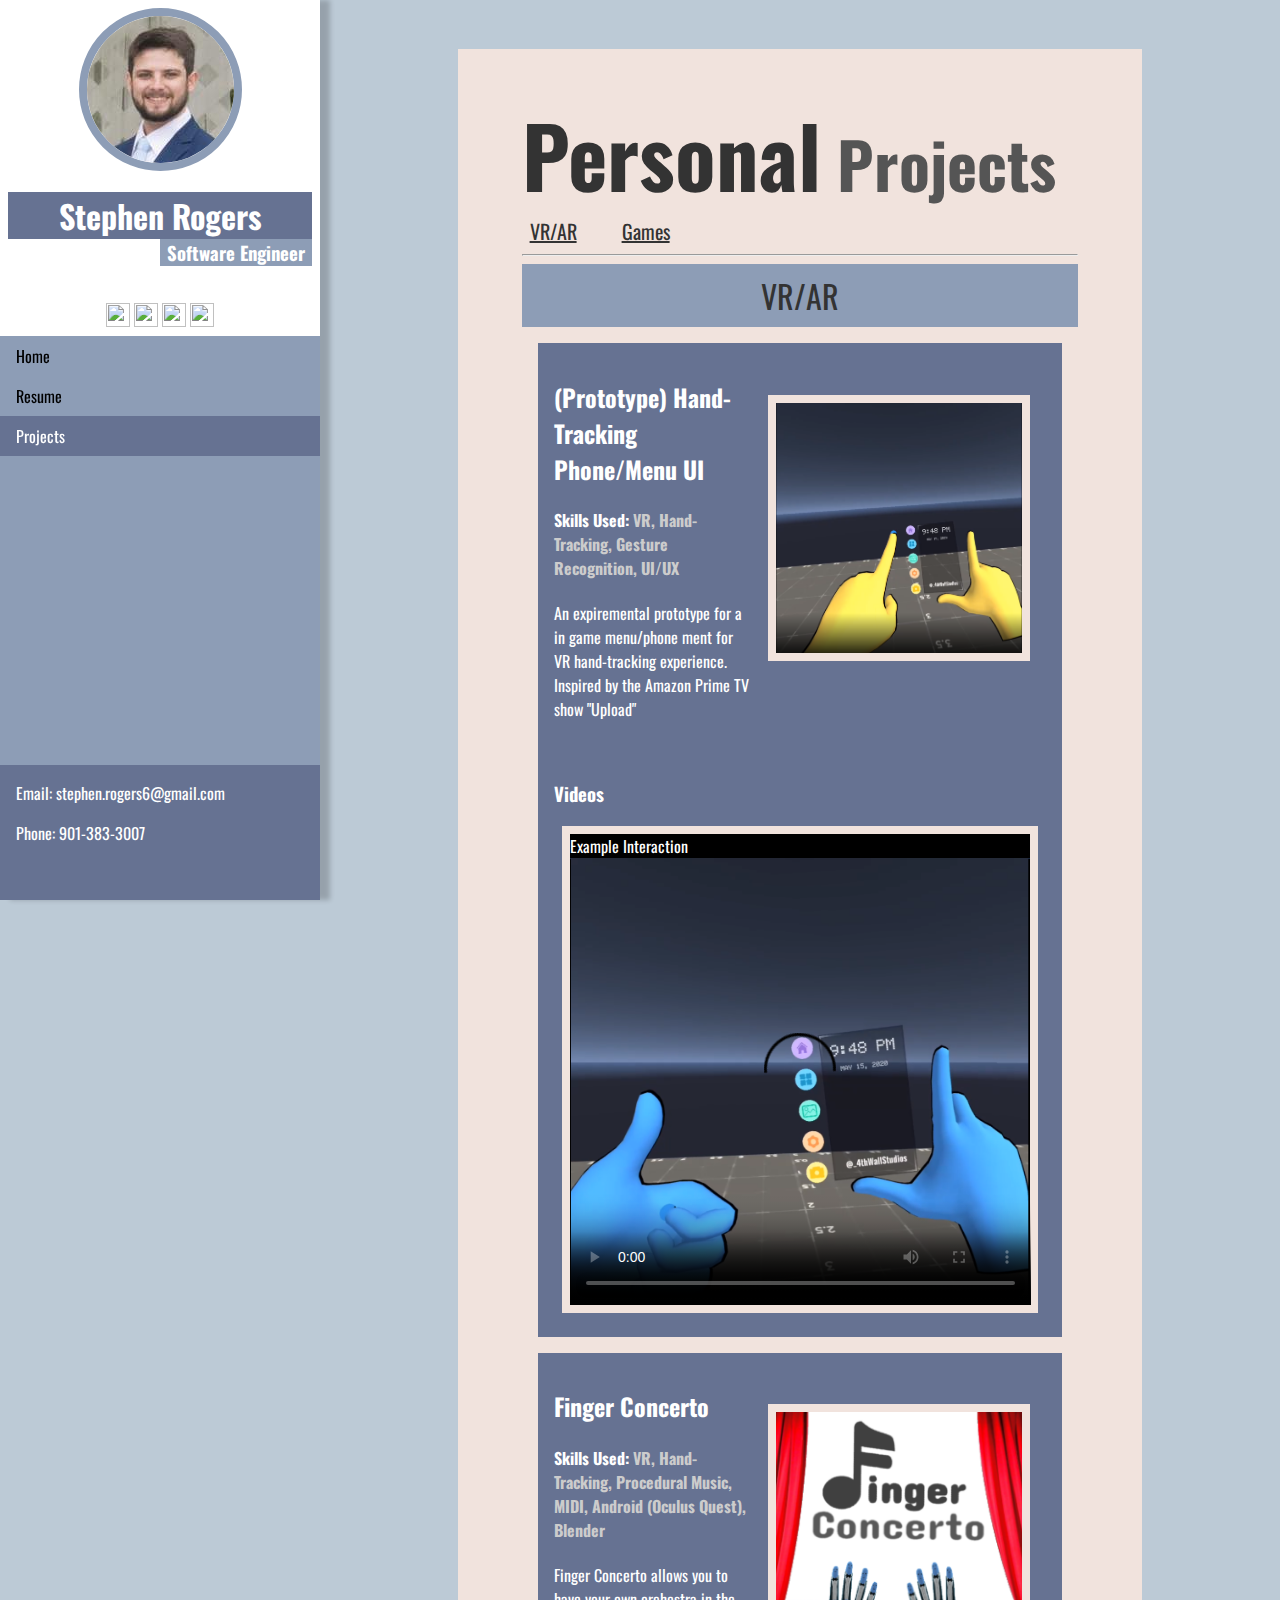
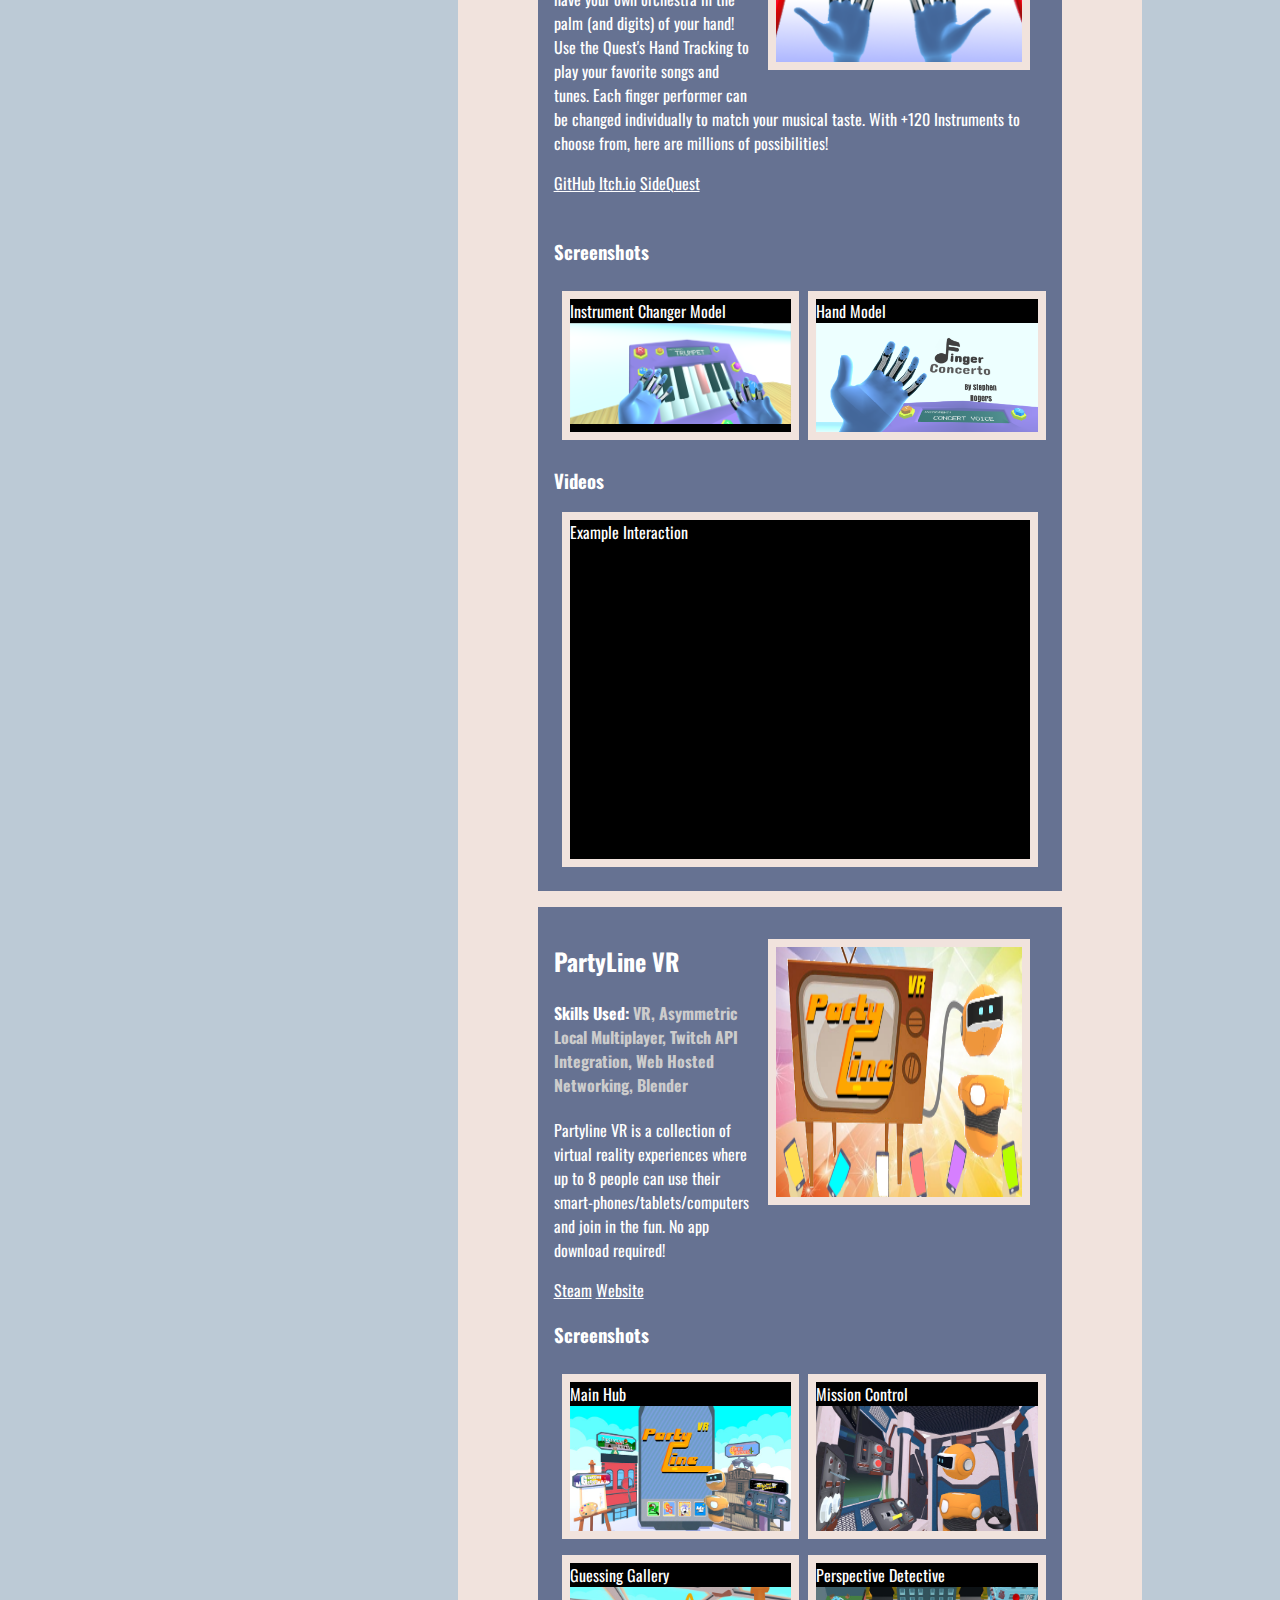
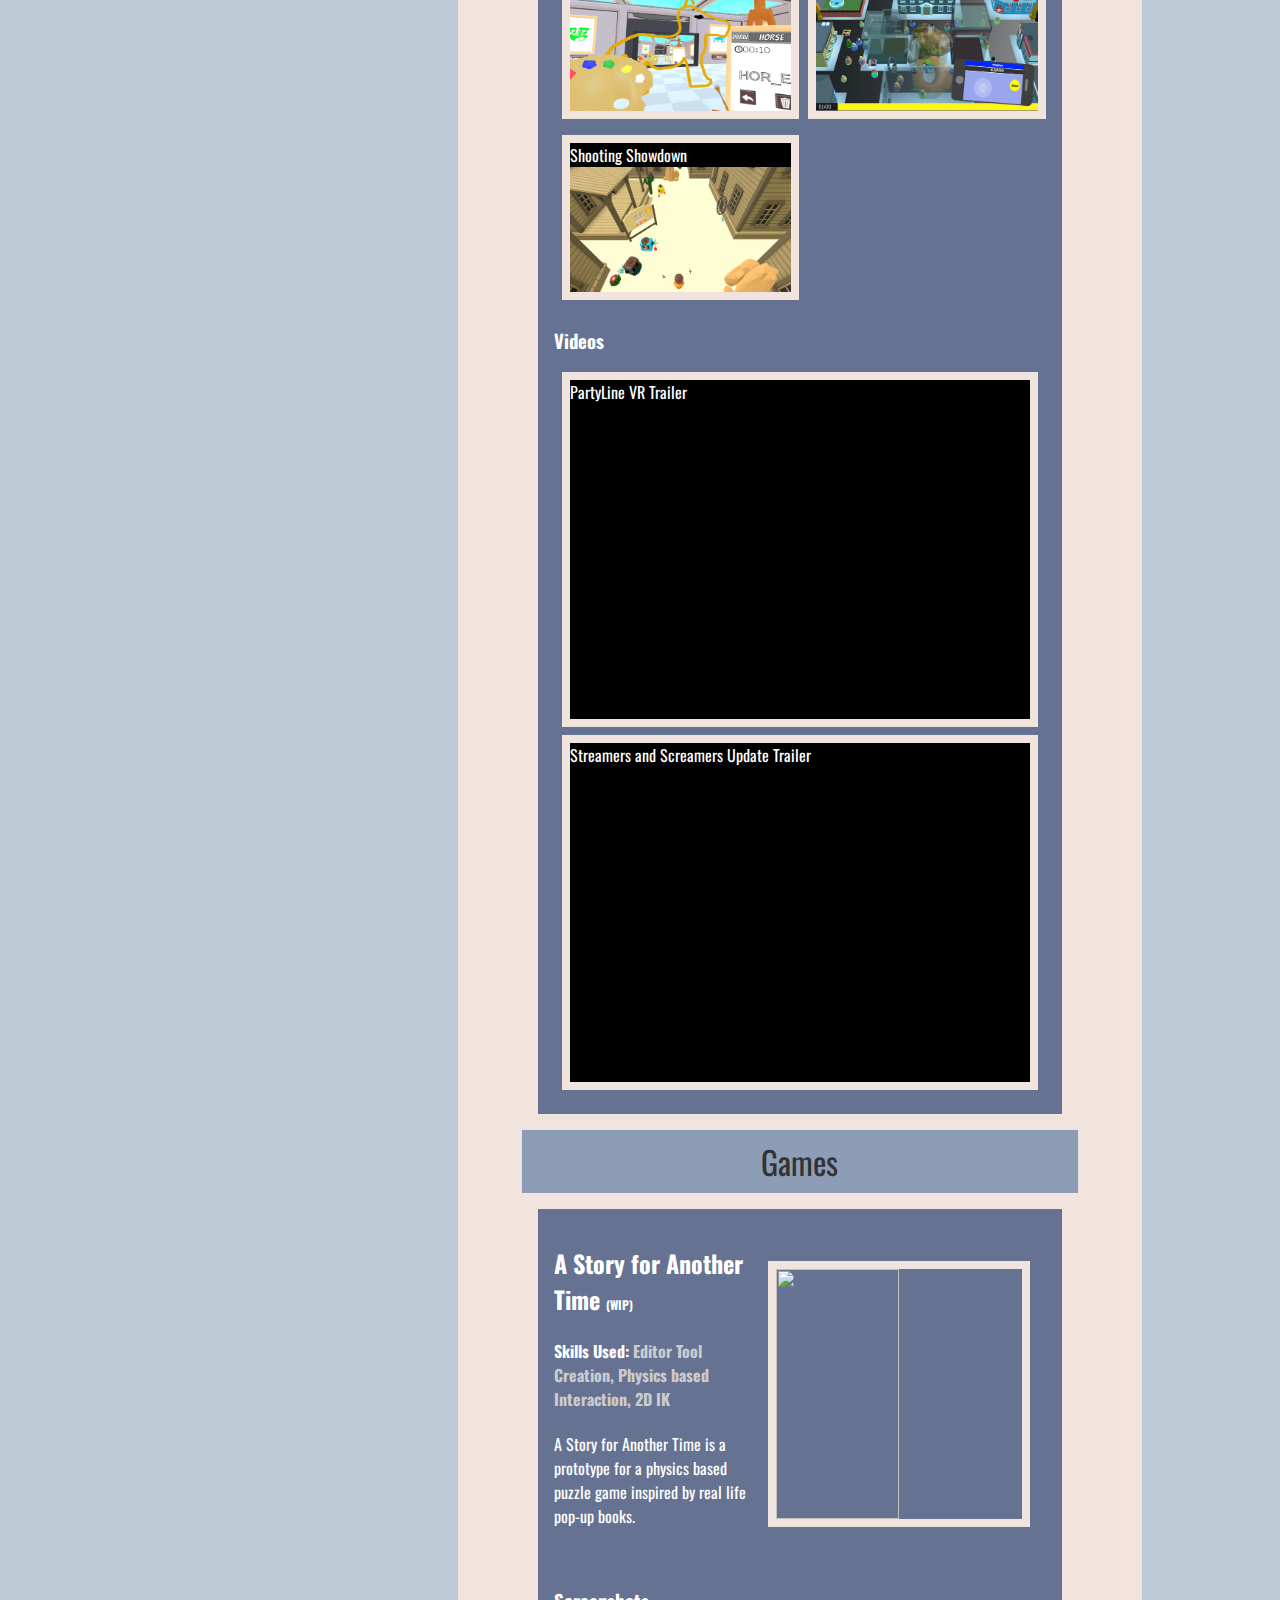
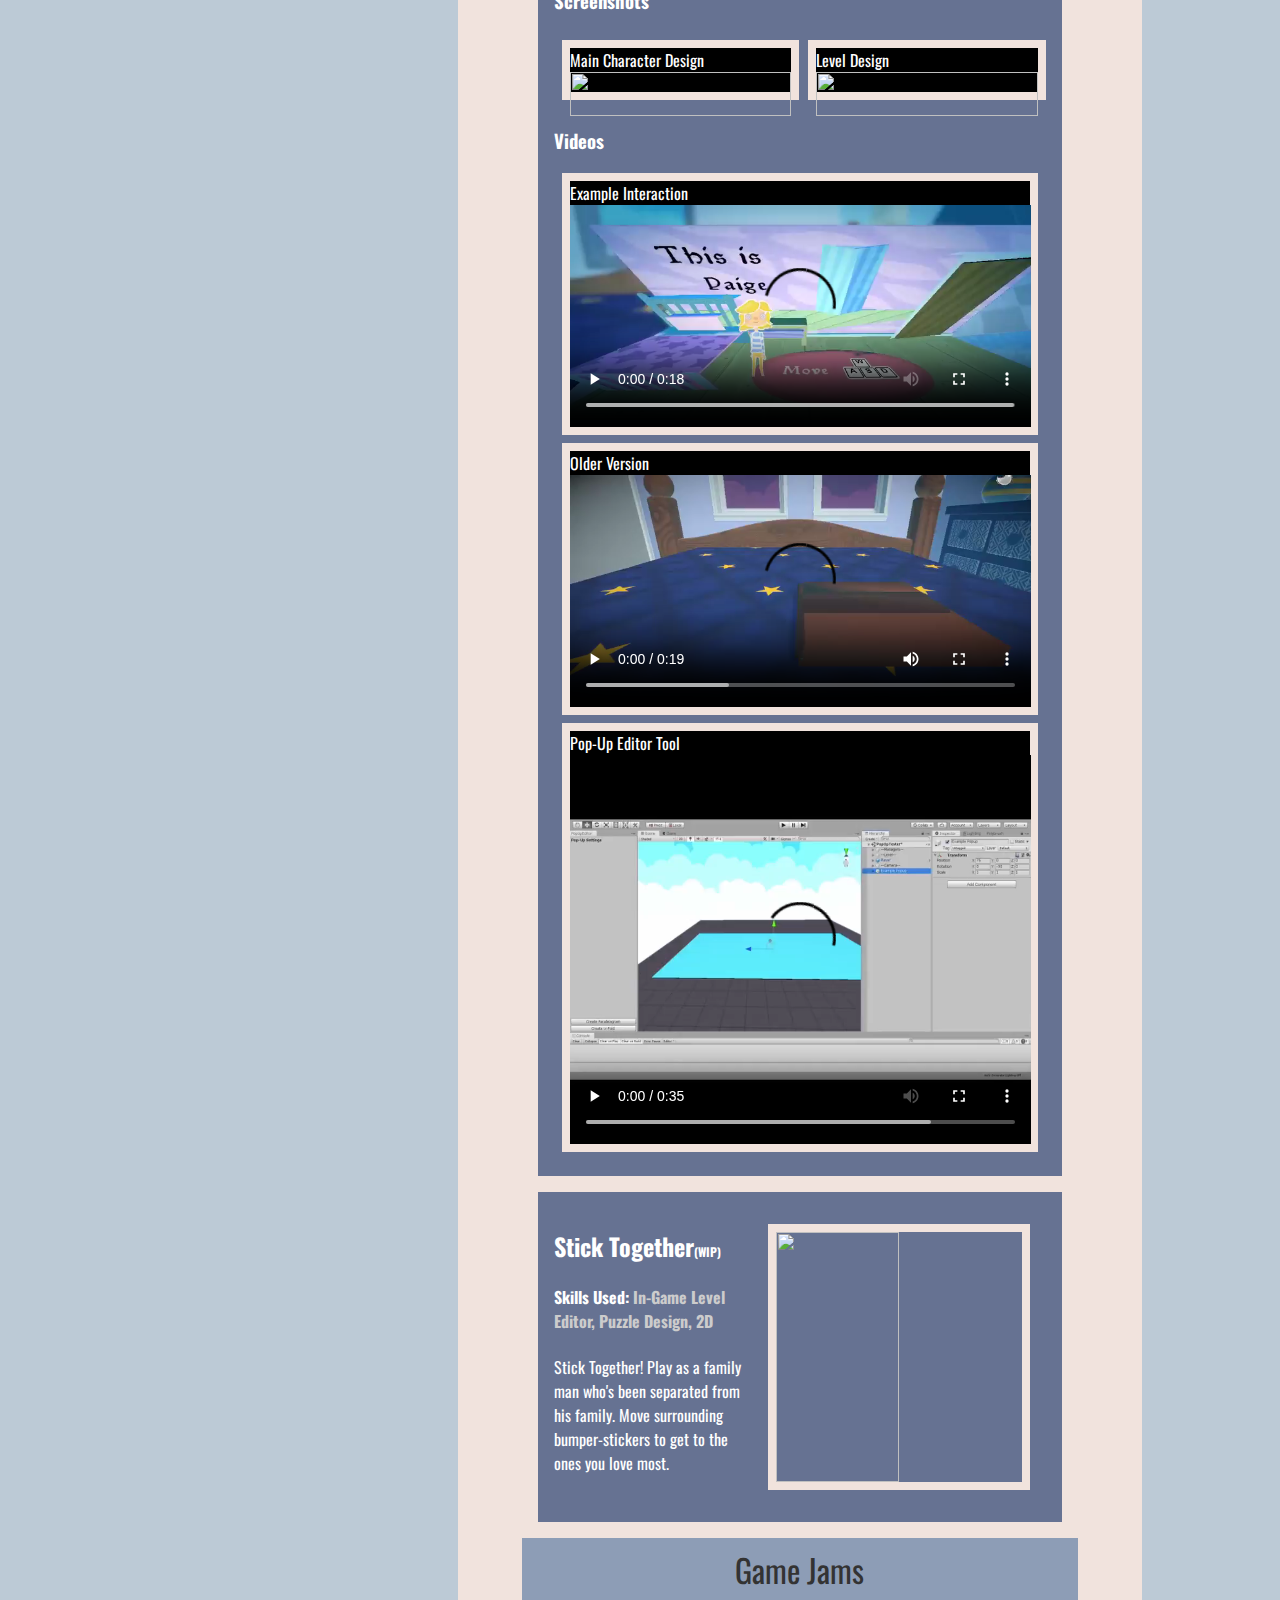
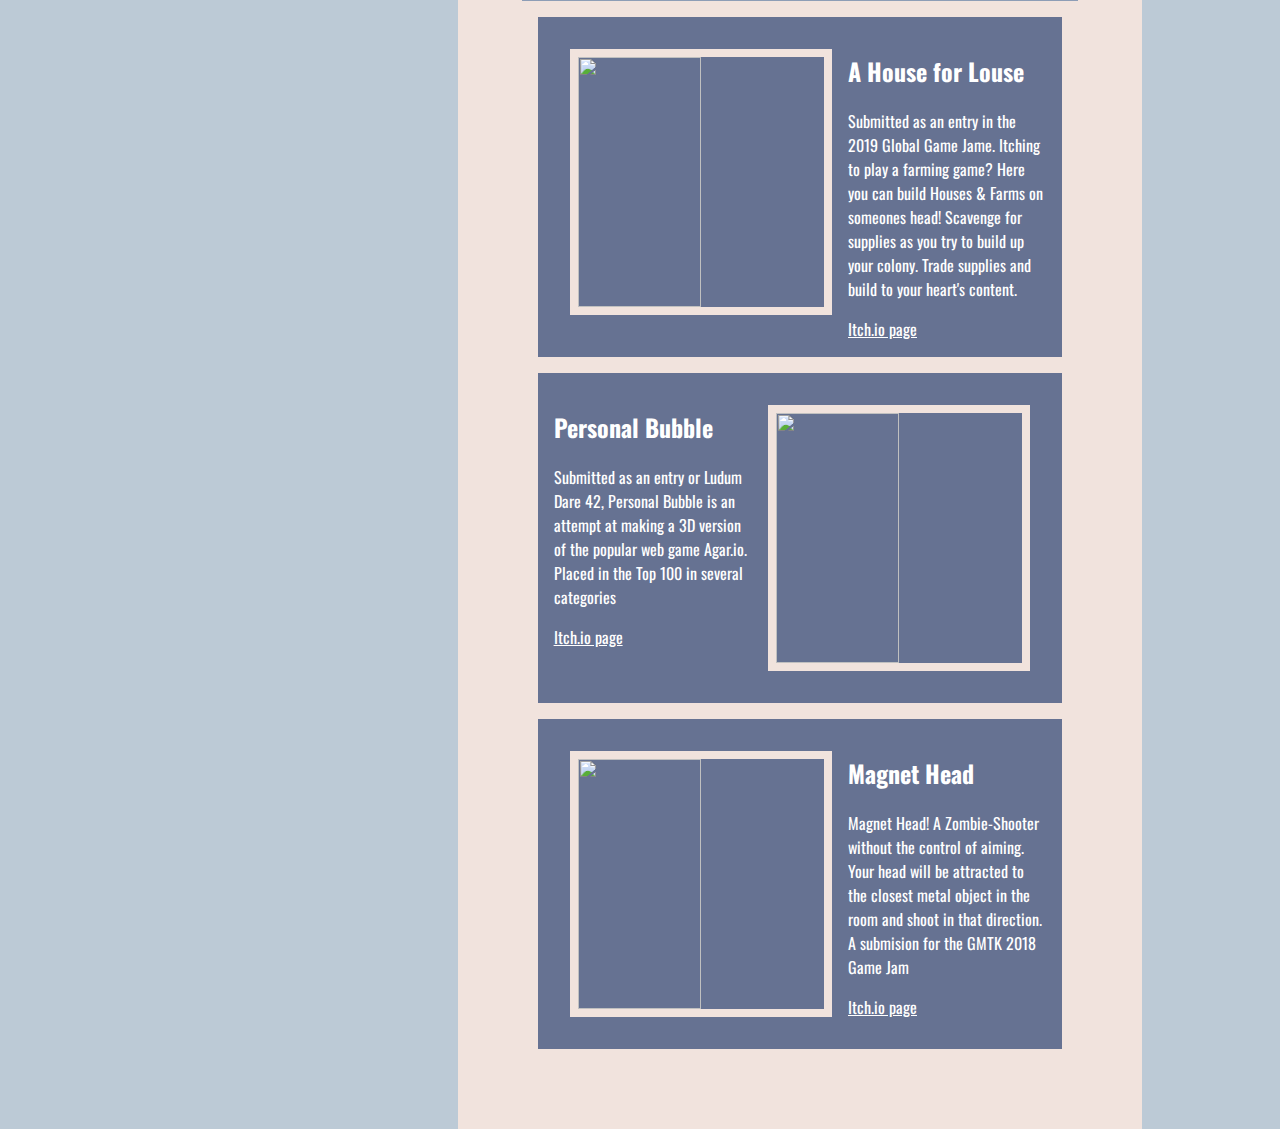
==== commit 13da2a4f: "Updated resume" ====
--- a/projects.html
+++ b/projects.html
@@ -64,13 +64,14 @@
   <body>
     <ul class="sidenav">
       <div class="profile_card">
-        <img  class="profile_pic" src="ProfilePic.png" >
+        <img  class="profile_pic" src="resources/ProfilePic.png" >
         <h1>Stephen Rogers</h1>
         <h3>Software Engineer</h3>
-        <div style="margin-top: 64px;">
+        <div class="social" style="margin-top: 64px;">
           <a href="https://github.com/srgers10"><img width = "24px"src="https://cdn0.iconfinder.com/data/icons/octicons/1024/mark-github-512.png" alt=""></a>
           <a href="https://www.linkedin.com/in/stephen-rogers-6b7203152/"><img width = "24px"src="https://cdn1.iconfinder.com/data/icons/logotypes/32/square-linkedin-512.png" alt=""></a>
           <a href="https://twitter.com/_4thWallStudios"><img width = "24px"src="https://cdn3.iconfinder.com/data/icons/capsocial-round/500/twitter-512.png" alt=""></a>
+          <a href="https://srgers10.itch.io/"><img width="24px" src="https://static.itch.io/images/app-icon.svg" alt=""></a>
 
         </div>
       </div>
@@ -78,10 +79,7 @@
       <li><a href="resume.html">Resume</a></li>
       <li><a class="active" href="projects.html">Projects</a></li>
       <div class="contact">
-        <h3 class="title">Contact</h3>
-
-        <p>Personal Email: stephen.rogers6@gmail.com</p>
-        <p>School Email: srgers10@memphis.edu</p>
+        <p>Email: stephen.rogers6@gmail.com</p>
         <p>Phone: 901-383-3007</p>
       </div>
     </ul>
@@ -100,7 +98,7 @@
           <div id="vr">
             <div class = "project" >
               <div class="description">
-                <img class="project-img" align="right" src="HandUIScreenshot.PNG"/>
+                <img class="project-img" align="right" src="resources/HandUIScreenshot.PNG"/>
                 <h2>(Prototype) Hand-Tracking Phone/Menu UI</h2>
                 <h4>Skills Used: <span style="color: #ccc;">VR, Hand-Tracking, Gesture Recognition, UI/UX</span> </h4>
                 <p>An expiremental prototype for a in game menu/phone ment for VR hand-tracking experience. Inspired by the Amazon Prime TV show "Upload"</p>
@@ -110,8 +108,8 @@
                 <h3>Videos</h3>
                 <div class="screenshot">
                   <label>Example Interaction</label>
-                  <video controls autoplay poster="HandUIThumbnail.PNG">
-                    <source src="HandTrackingPhoneUIDemo.mp4" type="video/mp4">
+                  <video controls autoplay poster="resources/HandUIThumbnail.PNG">
+                    <source src="resources/HandTrackingPhoneUIDemo.mp4" type="video/mp4">
                   Your browser does not support the video tag.
                   </video>
                 </div>              
@@ -119,7 +117,7 @@
             </div>
             <div class = "project" >
               <div class="description">
-                <img class="project-img" align="right" src="Thumbnail2.png"/>
+                <img class="project-img" align="right" src="resources/Thumbnail2.png"/>
                 <h2>Finger Concerto</h2>
                 <h4>Skills Used: <span style="color: #ccc;">VR, Hand-Tracking, Procedural Music, MIDI, Android (Oculus Quest), Blender</span> </h4>
                 <p>Finger Concerto allows you to have your own orchestra in the palm (and digits) of your hand! Use the Quest's Hand Tracking to play your favorite songs and tunes. Each finger performer can be changed individually to match your musical taste. With +120 Instruments to choose from, here are millions of possibilities!</p>
@@ -134,11 +132,11 @@
                 <div style="display: grid; grid-template-columns: 50% 50%;">
                   <div class="screenshot" style = "width: 90%">
                     <label>Instrument Changer Model</label>
-                    <img src="Screenshot2.png" alt="">
+                    <img src="resources/Screenshot2.png" alt="">
                   </div>
                   <div class="screenshot" style = "width: 90%">
                     <label>Hand Model</label>
-                    <img src="Screenshot1.png" alt="">
+                    <img src="resources/Screenshot1.png" alt="">
                   </div>
                 </div>
                 <h3>Videos</h3>
@@ -149,7 +147,7 @@
               </div>
             </div>
             <div class = "project" >
-              <img class="project-img" align = "right" src = "SteamGameBanner.png" />
+              <img class="project-img" align = "right" src = "resources/SteamGameBanner.png" />
               <h2>PartyLine VR</h2>
               <h4>Skills Used: <span style="color: #ccc;">VR, Asymmetric Local Multiplayer, Twitch API Integration, Web Hosted Networking, Blender</span></h4>
               <p> Partyline VR is a collection of virtual reality experiences where up to 8 people can use their smart-phones/tablets/computers and join in the fun. No app download required!</p>
@@ -162,23 +160,23 @@
                 <div style="display: grid; grid-template-columns: 50% 50%;">
                   <div class="screenshot" style="width: 90%;">
                     <label>Main Hub</label>
-                    <img src="ScreenshotMain.jpg" alt="">
+                    <img src="resources/ScreenshotMain.jpg" alt="">
                   </div>
                   <div class="screenshot" style="width: 90%;">
                     <label>Mission Control</label>
-                    <img src="ScreenshotMC.jpg" alt="">
+                    <img src="resources/ScreenshotMC.jpg" alt="">
                   </div>
                   <div class="screenshot" style="width: 90%;">
                     <label>Guessing Gallery</label>
-                    <img src="ScreenshotGG1.jpg" alt="">
+                    <img src="resources/ScreenshotGG1.jpg" alt="">
                   </div>
                   <div class="screenshot" style="width: 90%;">
                     <label>Perspective Detective</label>
-                    <img src="ScreenshotPD.jpg" alt="">
+                    <img src="resources/ScreenshotPD.jpg" alt="">
                   </div>
                   <div class="screenshot" style="width: 90%;">
                     <label>Shooting Showdown</label>
-                    <img src="ScreenshotSS2.jpg" alt="">
+                    <img src="resources/ScreenshotSS2.jpg" alt="">
                   </div>
                   
                 </div>
@@ -223,33 +221,36 @@
                 <div class="screenshot">
                   <label>Example Interaction</label>
                   <video controls autoplay>
-                    <source src="projectPopUp.mp4" type="video/mp4">
+                    <source src="resources/projectPopUp.mp4" type="video/mp4">
                   Your browser does not support the video tag.
                   </video>
                 </div>
                 <div class="screenshot">
                   <label>Older Version</label>
                   <video controls autoplay>
-                    <source src="popUp_old.mp4" type="video/mp4">
+                    <source src="resources/popUp_old.mp4" type="video/mp4">
                   Your browser does not support the video tag.
                   </video>
                 </div>
                 <div class="screenshot">
                   <label>Pop-Up Editor Tool</label>
                   <video controls autoplay>
-                    <source src="popUpEditor.mp4" type="video/mp4">
+                    <source src="resources/popUpEditor.mp4" type="video/mp4">
                   Your browser does not support the video tag.
                   </video>
                 </div>    
               </div>
             </div>
-
-              <div class = "project" >
-                  <img class="project-img" align = "right"src = "https://img.itch.zone/aW1hZ2UvMzAyODA3LzE0ODI4OTMuZ2lm/250x600/5jRJMC.gif" />
-                  <h2>Stick Together<span style="font-size: 12px;">(WIP)</span></h2>
-                  <h4>Skills Used: <span style="color: #ccc;">In-Game Level Editor, Puzzle Design, 2D</span></h4>
-                  <p>Stick Together! Play as a family man who's been separated from his family. Move surrounding bumper-stickers to get to the ones you love most.</p>
-              </div>
+            <div class = "project" >
+              <img class="project-img" align = "right"src = "https://img.itch.zone/aW1hZ2UvMzAyODA3LzE0ODI4OTMuZ2lm/250x600/5jRJMC.gif" />
+              <h2>Stick Together<span style="font-size: 12px;">(WIP)</span></h2>
+              <h4>Skills Used: <span style="color: #ccc;">In-Game Level Editor, Puzzle Design, 2D</span></h4>
+              <p>Stick Together! Play as a family man who's been separated from his family. Move surrounding bumper-stickers to get to the ones you love most.</p>
+            </div>
+          </div>
+          <div class="subheader" style="text-align: center;  color: #333;">Game Jams</div>
+            <div id="jams">
+              
               <div class = "project">
                 <img class="project-img" align = "left" src = "https://img.itch.zone/aW1hZ2UvMzYyMzkzLzE4MTEwNzUucG5n/250x600/iomMVW.png" />
                 <h2>A House for Louse</h2>
@@ -271,10 +272,8 @@
                 <p>Magnet Head! A Zombie-Shooter without the control of aiming. Your head will be attracted to the closest metal object in the room and shoot in that direction. A submision for the GMTK 2018 Game Jam</p>
                 <a href="https://srgers10.itch.io/magnet-head">Itch.io page</a>
               </div>
-
-
-            </div>
-            </div>
+            </div>
+          </div>
         </div>
       </div>
   </body>
--- a/sidenav.css
+++ b/sidenav.css
@@ -75,7 +75,7 @@
   font-size: 2em;
   margin-bottom: 0;
 }
-.profile_card img{
+.profile_pic{
   border-radius: 50%;
   border-color: #8d9db6;
   border-style: solid;
@@ -90,16 +90,23 @@
   background-color: #8d9db6;
 }
 
+.social a{
+  background-color: none;
+  border-width: 8px;
+}
 .contact{
 
-  text-align: center;
+  text-align: left;
   position: absolute;
   left: 0;
   right: 0;
   bottom:0;
-  height: 25%;
+  height: 15%;
   background-color: #667292;
   color: white;
+}
+.contact p {
+  margin-left: 16px;
 }
 ul.sidenav {
   list-style-type: none;
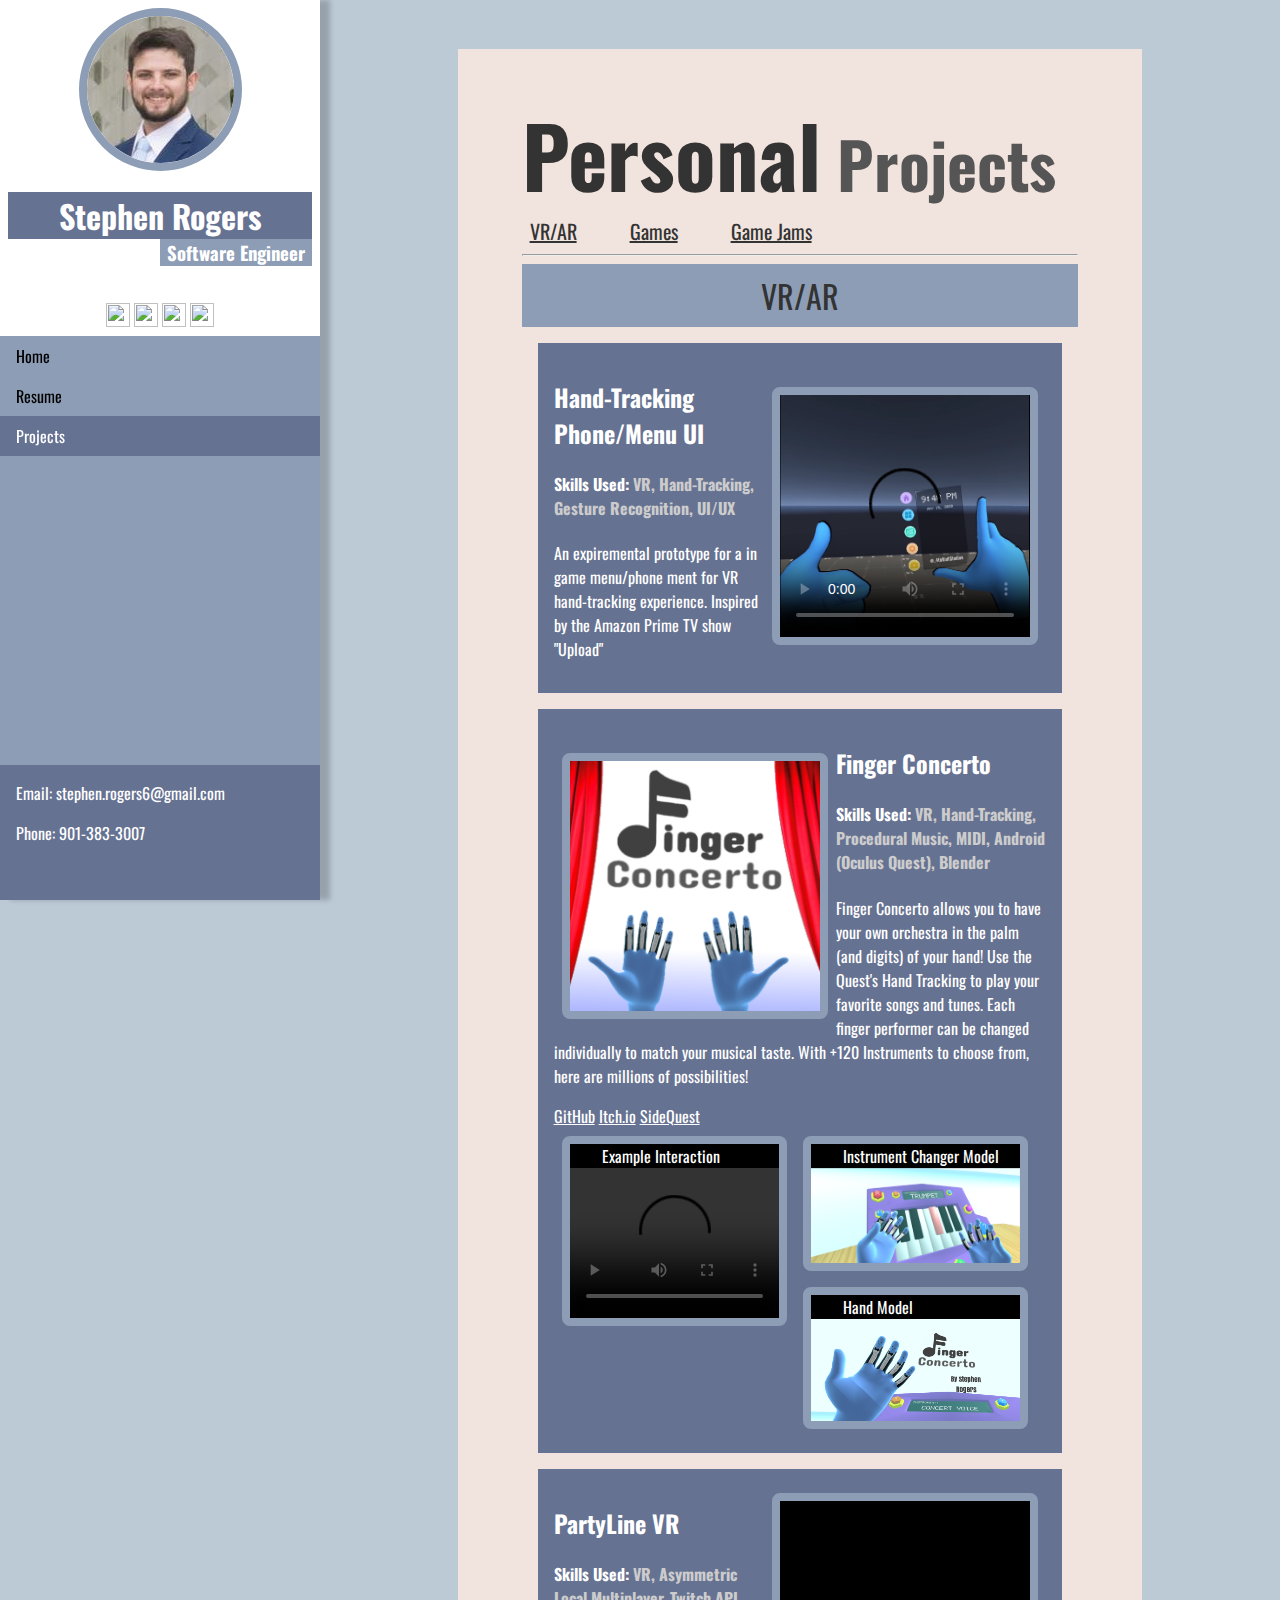
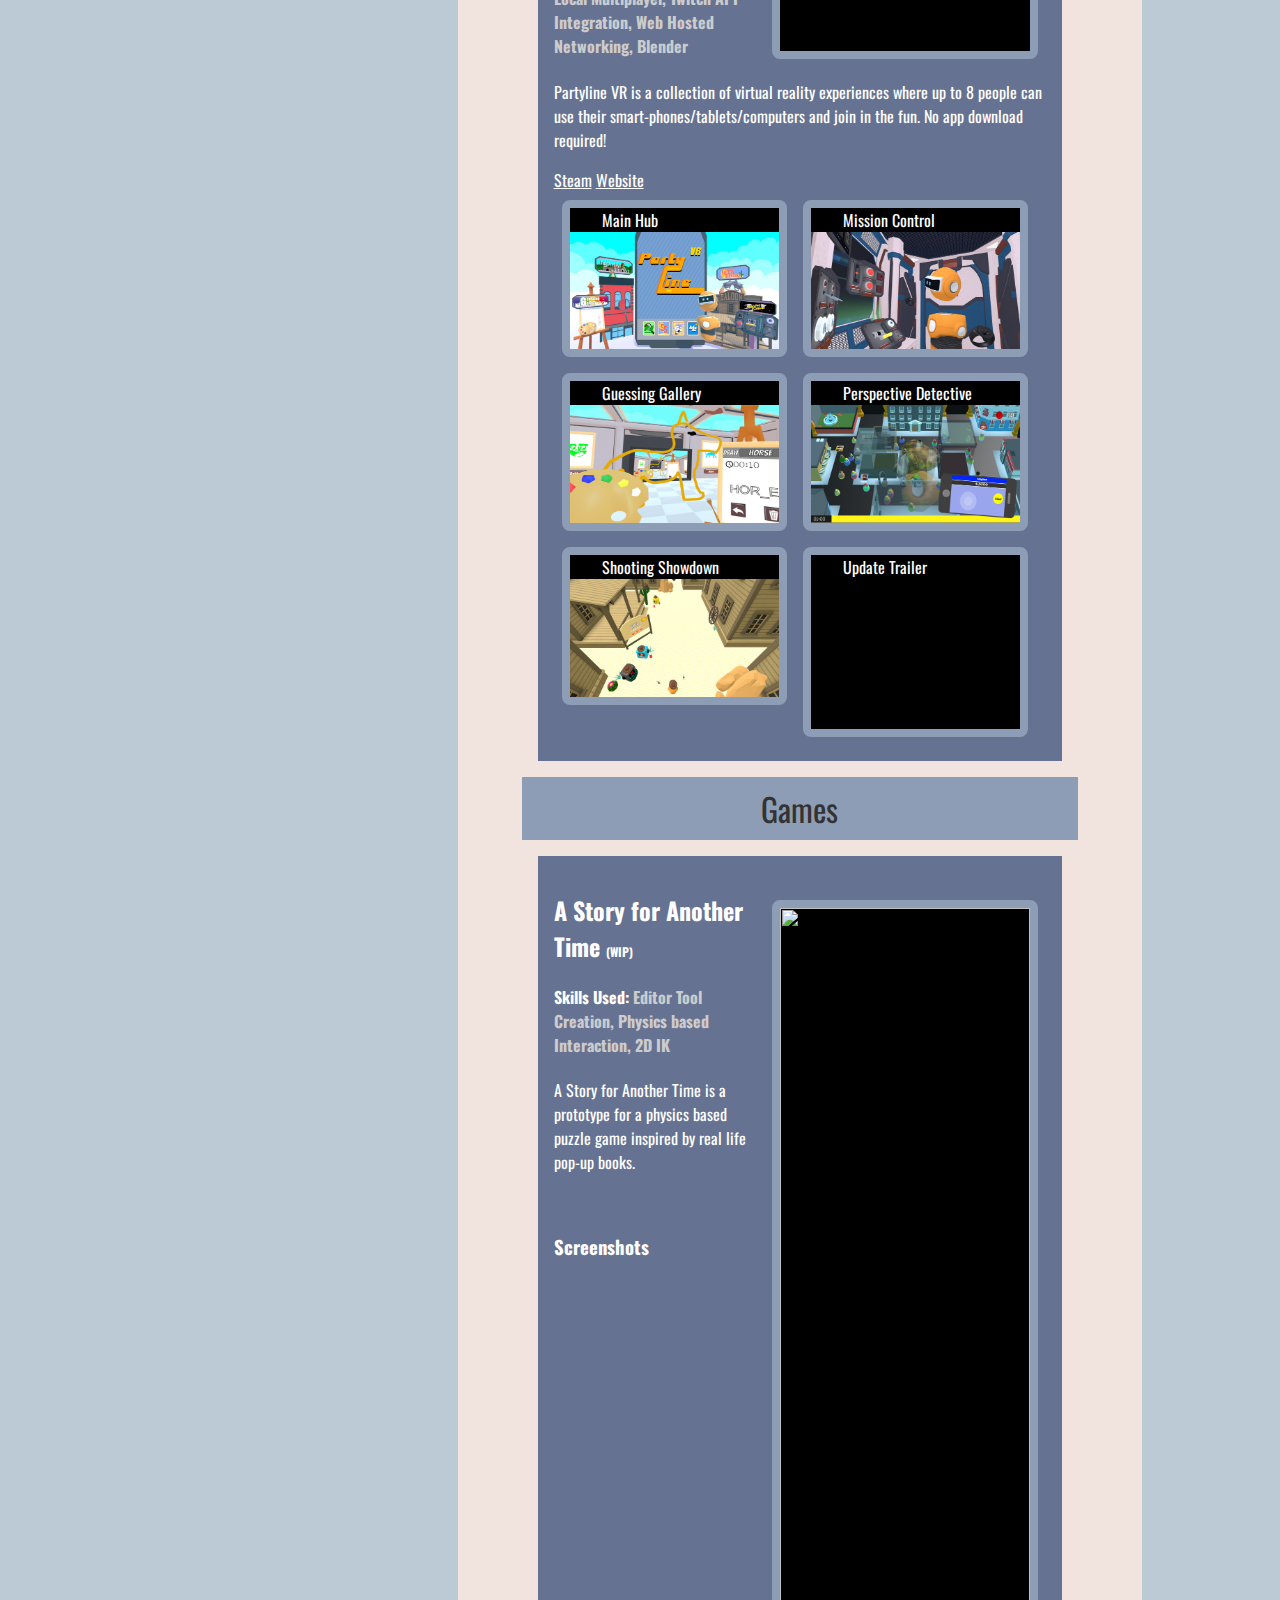
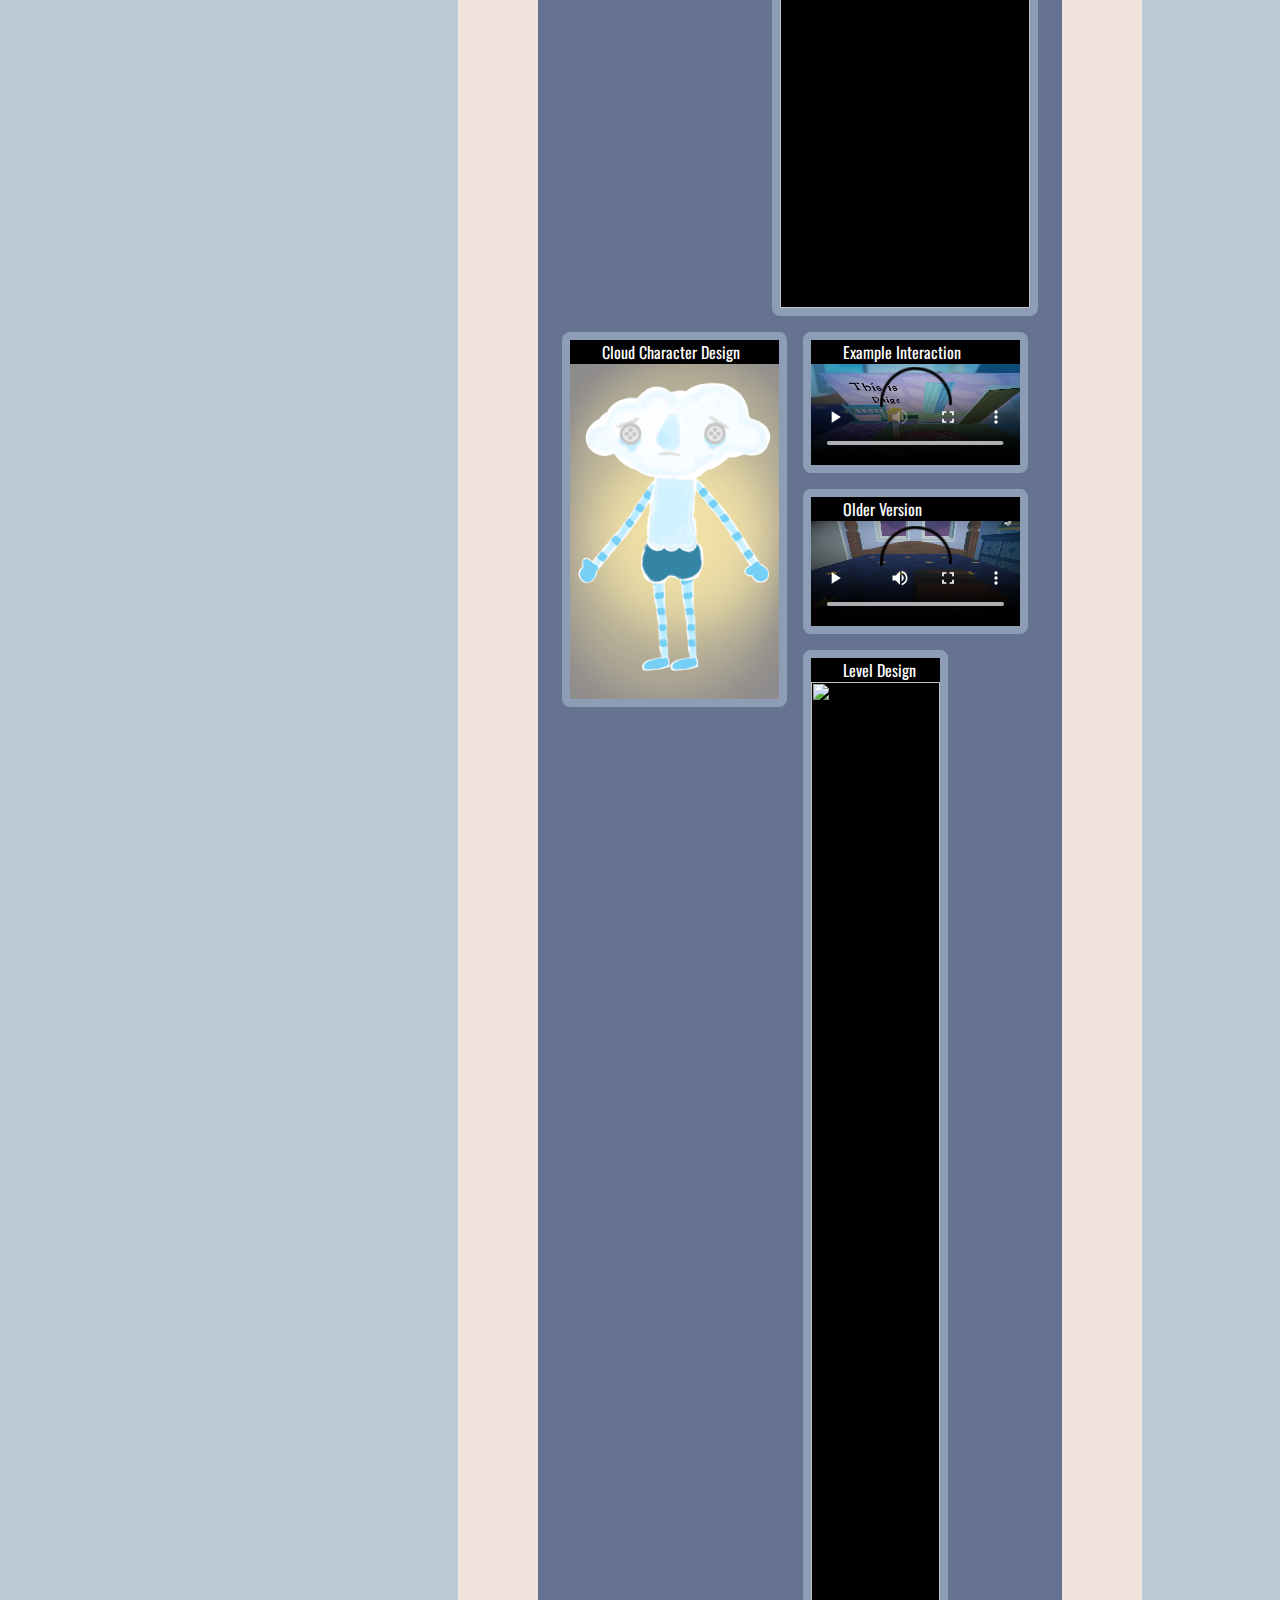
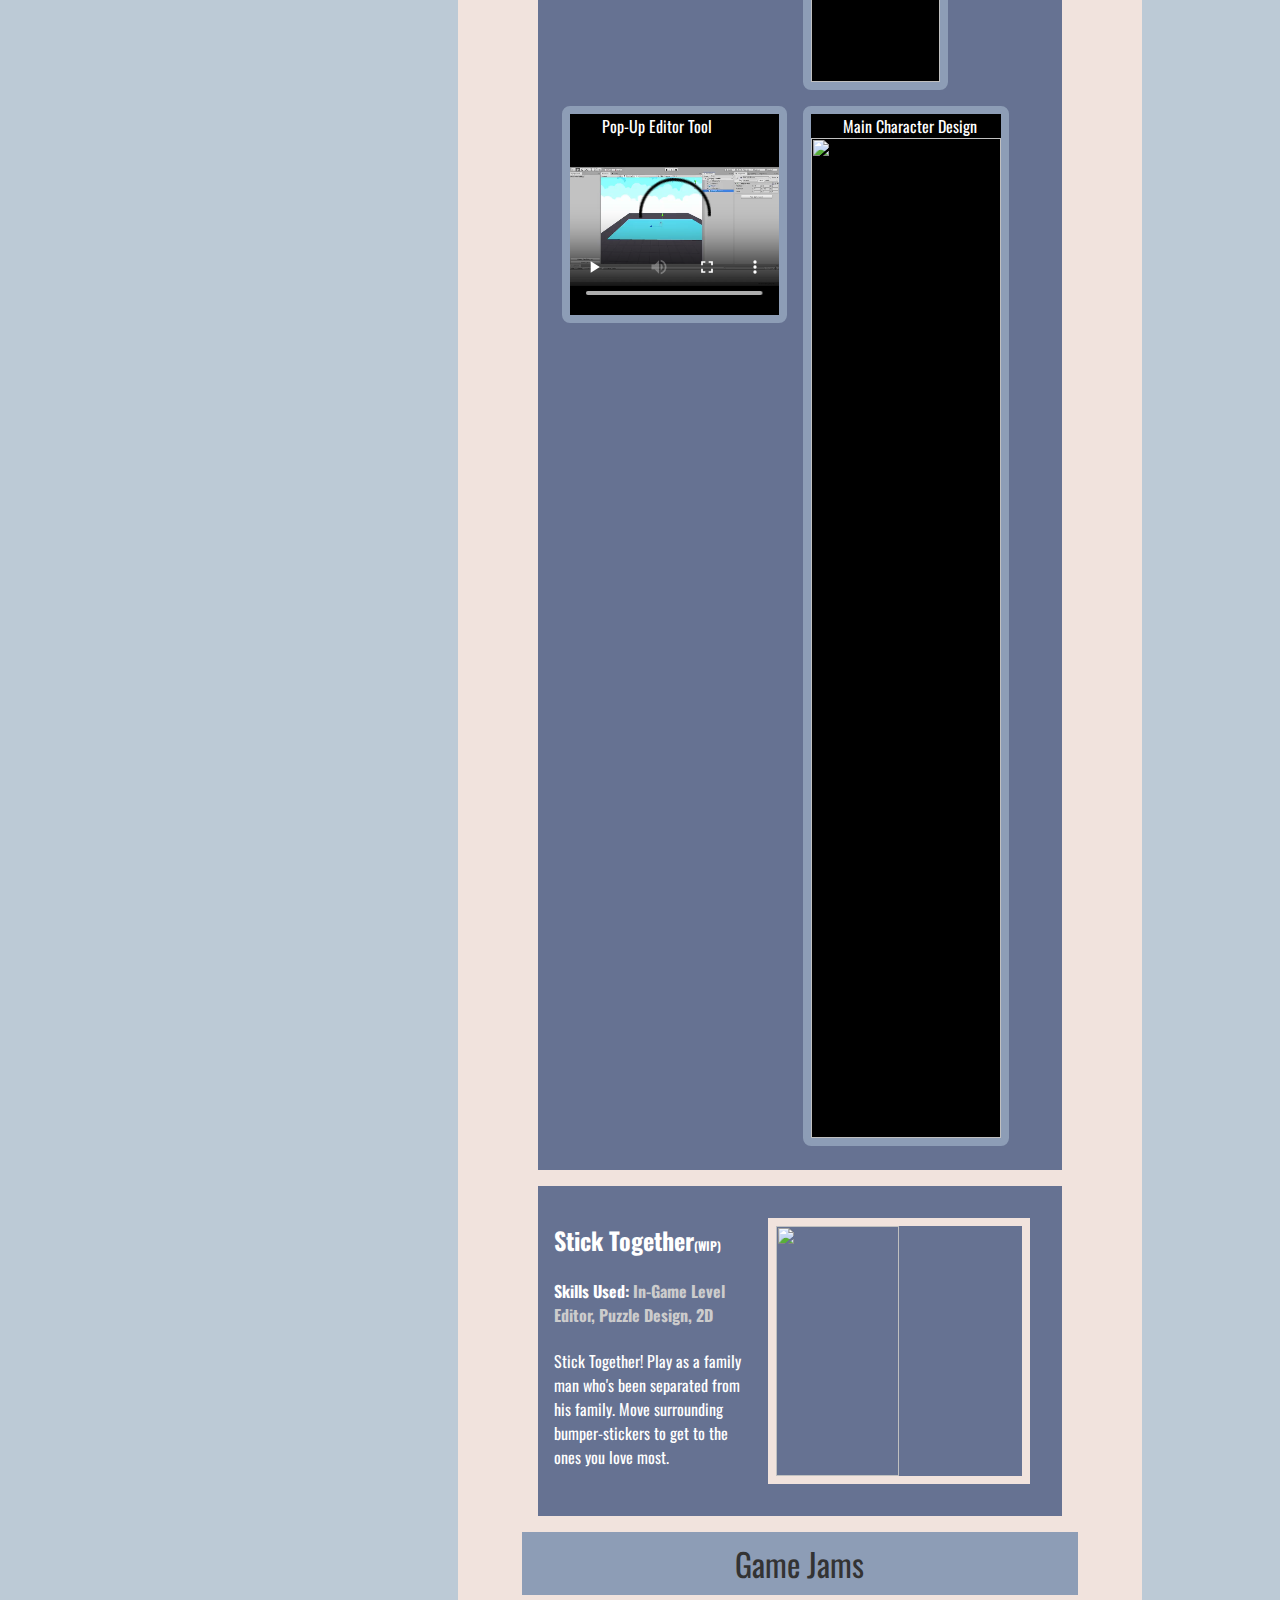
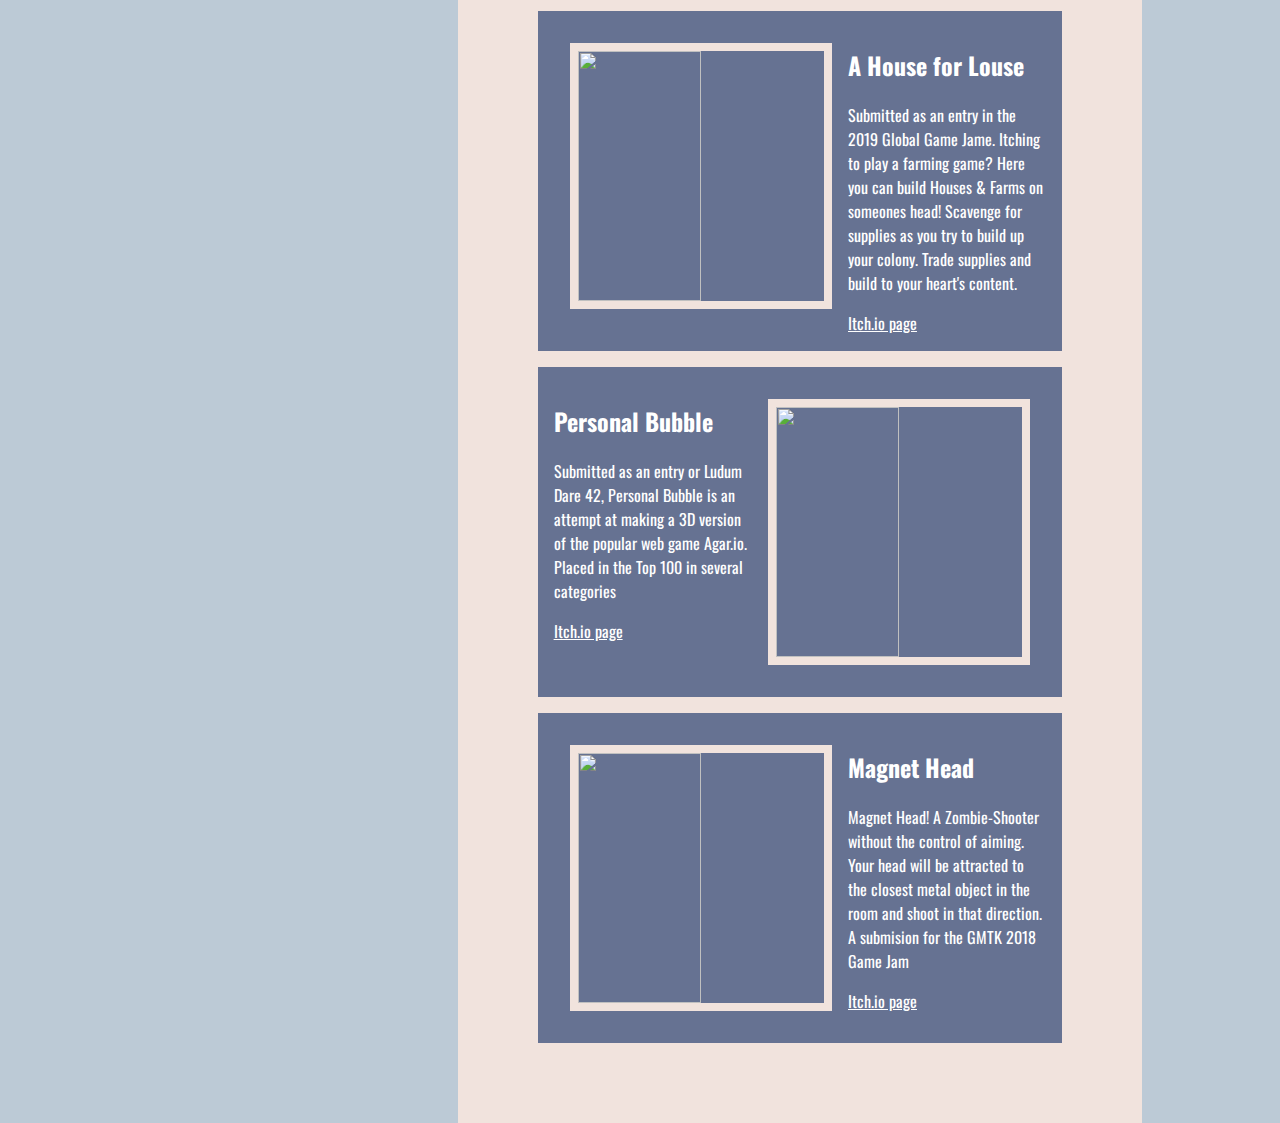
==== commit 3fc26f2c: "Updated layout of projects" ====
--- a/projects.html
+++ b/projects.html
@@ -5,6 +5,7 @@
     <link href="https://fonts.googleapis.com/css?family=Oswald" rel="stylesheet">
     <link href="https://fonts.googleapis.com/css?family=Oswald" rel="stylesheet">
     <link href="sidenav.css" rel="stylesheet">
+    <link rel="stylesheet" href="modal.css">
     <style>
     .project{
       background-color: #667292;
@@ -33,18 +34,38 @@
 
     
     .screenshot{
-      max-width: 560px;
       background-color: black;
-      border-color: #f1e3dd;
+      border-color: #8d9db6;
       border-style: solid;
+      border-radius: 8px;
       border-width: 8px;
       margin: 8px;
-    }
-    .screenshot video{
+      cursor: pointer;
+      min-height: 0;  /* NEW */
+      min-width: 0;
+      max-width: 42.5%;
+      float: left;
+    }
+    .right{
+      float: right;
+    }
+    .left{
+      float: left;
+    }
+    .thumbnail{
+      max-width: 250px;
+      width: 250px;
+    }
+    .screenshot label{
+      padding-left: 32px;
+    }
+    .screenshot * {
       width: 100%;
     }
-    .screenshot img{
-      width: 100%;
+
+    .grid{
+      display: grid;
+      grid-template-columns: repeat(2, 1f);
     }
 
 
@@ -54,6 +75,13 @@
           margin: 0;
           padding: 0;
           height: auto;
+      }
+      .screenshot{
+        max-width: 100%;
+        width: 95%;
+        margin: 4px;
+        padding: 0;
+        height: auto;
       }
 
     }
@@ -86,11 +114,24 @@
 
     <div class="content">
       <div class="page">
+        <!-- The Modal -->
+        <div id="myModal" class="modal">
+
+          <!-- The Close Button -->
+          <span class="close">&times;</span>
+
+          <!-- Modal Content (The Image) -->
+          <img class="modal-content" id="img01">
+
+          <!-- Modal Caption (Image Text) -->
+          <div id="caption"></div>
+        </div>
         <h1 class="header"><span style="font-size: 84px; color: #333;">Personal</span> Projects</h1>
         <div style="color: #333; font-size: 20px;">
           <a href = "#vr" style="padding: 8px; margin-right: 32px; color: #333;">VR/AR</a>
           
-          <a href = "#games" style="color: #333;">Games</a>
+          <a href = "#games" style="padding: 8px; margin-right: 32px; color: #333;">Games</a>
+          <a href = "#jams" style=" padding: 8px; margin-right: 32px; color: #333;">Game Jams</a>
         </div>
         <hr>
         <div class="subheader" style="text-align: center; color: #333;">VR/AR</div>
@@ -98,56 +139,56 @@
           <div id="vr">
             <div class = "project" >
               <div class="description">
-                <img class="project-img" align="right" src="resources/HandUIScreenshot.PNG"/>
-                <h2>(Prototype) Hand-Tracking Phone/Menu UI</h2>
+                <div class="screenshot thumbnail right">
+                  <video controls autoplay poster="resources/HandUIThumbnail.PNG">
+                    <source src="resources/HandTrackingPhoneUIDemo.mp4" type="video/mp4">
+                  Your browser does not support the video tag.
+                  </video>
+                </div>  
+                <h2>Hand-Tracking Phone/Menu UI</h2>
                 <h4>Skills Used: <span style="color: #ccc;">VR, Hand-Tracking, Gesture Recognition, UI/UX</span> </h4>
                 <p>An expiremental prototype for a in game menu/phone ment for VR hand-tracking experience. Inspired by the Amazon Prime TV show "Upload"</p>
-              </div>
-              <br>
-              <div class="screenshot-holder">
-                <h3>Videos</h3>
-                <div class="screenshot">
-                  <label>Example Interaction</label>
-                  <video controls autoplay poster="resources/HandUIThumbnail.PNG">
-                    <source src="resources/HandTrackingPhoneUIDemo.mp4" type="video/mp4">
-                  Your browser does not support the video tag.
-                  </video>
-                </div>              
-              </div>
-            </div>
-            <div class = "project" >
-              <div class="description">
-                <img class="project-img" align="right" src="resources/Thumbnail2.png"/>
+                <div style="clear: both;"></div>
+              </div>
+            </div>
+            <div class = "project" >
+              <div class="description" >
+                <div class="screenshot thumbnail left">
+                  <img src="resources/Thumbnail2.png" alt="Instrument Changer Model" onclick="Zoom(this)">
+                </div>  
                 <h2>Finger Concerto</h2>
                 <h4>Skills Used: <span style="color: #ccc;">VR, Hand-Tracking, Procedural Music, MIDI, Android (Oculus Quest), Blender</span> </h4>
                 <p>Finger Concerto allows you to have your own orchestra in the palm (and digits) of your hand! Use the Quest's Hand Tracking to play your favorite songs and tunes. Each finger performer can be changed individually to match your musical taste. With +120 Instruments to choose from, here are millions of possibilities!</p>
                 <a href="https://github.com/srgers10/FingerConcerto">GitHub</a>
                 <a href="https://srgers10.itch.io/finger-concerto">Itch.io</a>
                 <a href="https://sdq.st/a/762">SideQuest</a>
-                
-              </div>
-              <br>
-              <h3>Screenshots</h3>
-              <div class="screenshot-holder">
-                <div style="display: grid; grid-template-columns: 50% 50%;">
-                  <div class="screenshot" style = "width: 90%">
+
+              </div>
+              <div style="clear: both;"></div>
+              <div class="">
+                <div class="screenshot left">
+                  <label> Example Interaction</label>
+                  <video controls autoplay>
+                    <source src="resources/FingerConcertoExample.mp4" type="video/mp4">
+                  Your browser does not support the video tag.
+                  </video> 
+                </div>
+                  <div class="screenshot left">
                     <label>Instrument Changer Model</label>
-                    <img src="resources/Screenshot2.png" alt="">
-                  </div>
-                  <div class="screenshot" style = "width: 90%">
+                    <img src="resources/Screenshot2.png" alt="Instrument Changer Model" onclick="Zoom(this)">
+                  </div>
+                  <div class="screenshot left">
                     <label>Hand Model</label>
-                    <img src="resources/Screenshot1.png" alt="">
-                  </div>
-                </div>
-                <h3>Videos</h3>
-                <div class="screenshot">
-                  <label>Example Interaction</label>
-                  <iframe width="100%" height="315" src="https://www.youtube.com/embed/wtjbY0HCvwI" frameborder="0" allow="accelerometer; autoplay; encrypted-media; gyroscope; picture-in-picture" allowfullscreen></iframe>               
-                </div>                
-              </div>
-            </div>
-            <div class = "project" >
-              <img class="project-img" align = "right" src = "resources/SteamGameBanner.png" />
+                    <img src="resources/Screenshot1.png" alt="Hand Model" onclick="Zoom(this)">
+                  </div>
+                </div>
+                             
+              </div>
+            </div>
+            <div class = "project" >
+              <div class="screenshot thumbnail right">
+                <iframe  src="https://www.youtube.com/embed/nfcURbAZ120" frameborder="0" allow="accelerometer; autoplay; encrypted-media; gyroscope; picture-in-picture" allowfullscreen></iframe>
+              </div>
               <h2>PartyLine VR</h2>
               <h4>Skills Used: <span style="color: #ccc;">VR, Asymmetric Local Multiplayer, Twitch API Integration, Web Hosted Networking, Blender</span></h4>
               <p> Partyline VR is a collection of virtual reality experiences where up to 8 people can use their smart-phones/tablets/computers and join in the fun. No app download required!</p>
@@ -155,40 +196,31 @@
               <a href="https://partylinevr.com">Website</a>
 
               <br>
-              <h3>Screenshots</h3>
-              <div class="screenshot-holder">
-                <div style="display: grid; grid-template-columns: 50% 50%;">
-                  <div class="screenshot" style="width: 90%;">
+              <div>
+                  <div class="screenshot left">
                     <label>Main Hub</label>
-                    <img src="resources/ScreenshotMain.jpg" alt="">
-                  </div>
-                  <div class="screenshot" style="width: 90%;">
+                    <img src="resources/ScreenshotMain.jpg" alt="" onclick="Zoom(this)">
+                  </div>
+                  <div class="screenshot left">
                     <label>Mission Control</label>
-                    <img src="resources/ScreenshotMC.jpg" alt="">
-                  </div>
-                  <div class="screenshot" style="width: 90%;">
+                    <img src="resources/ScreenshotMC.jpg" alt=""onclick="Zoom(this)">
+                  </div>
+                  <div class="screenshot left">
                     <label>Guessing Gallery</label>
-                    <img src="resources/ScreenshotGG1.jpg" alt="">
-                  </div>
-                  <div class="screenshot" style="width: 90%;">
+                    <img src="resources/ScreenshotGG1.jpg" alt=""onclick="Zoom(this)">
+                  </div>
+                  <div class="screenshot left">
                     <label>Perspective Detective</label>
-                    <img src="resources/ScreenshotPD.jpg" alt="">
-                  </div>
-                  <div class="screenshot" style="width: 90%;">
+                    <img src="resources/ScreenshotPD.jpg" alt=""onclick="Zoom(this)">
+                  </div>
+                  <div class="screenshot left">
                     <label>Shooting Showdown</label>
-                    <img src="resources/ScreenshotSS2.jpg" alt="">
-                  </div>
-                  
-                </div>
-                <h3>Videos</h3>
-                <div class="screenshot">
-                  <label>PartyLine VR Trailer</label>
-                  <iframe width="100%" height="315" src="https://www.youtube.com/embed/nfcURbAZ120" frameborder="0" allow="accelerometer; autoplay; encrypted-media; gyroscope; picture-in-picture" allowfullscreen></iframe>
-                </div>
-                <div class="screenshot">
-                  <label>Streamers and Screamers Update Trailer</label>
-                  <iframe width="100%" height="315" src="https://www.youtube.com/embed/eTKm4bJQgFY" frameborder="0" allow="accelerometer; autoplay; encrypted-media; gyroscope; picture-in-picture" allowfullscreen></iframe>
-                </div> 
+                    <img src="resources/ScreenshotSS2.jpg" alt=""onclick="Zoom(this)">
+                  </div>
+                  <div class="screenshot left">
+                    <label>Update Trailer</label>
+                    <iframe src="https://www.youtube.com/embed/eTKm4bJQgFY" frameborder="0" allow="accelerometer; autoplay; encrypted-media; gyroscope; picture-in-picture" allowfullscreen></iframe>
+                  </div> 
               </div>
 
             </div>
@@ -197,7 +229,9 @@
           <div id="games">
             <div class = "project" >
               <div class="description">
-                <img class="project-img" align="right" src="https://pbs.twimg.com/profile_banners/824663830743674880/1581922678/1080x360"/>
+                <div class="screenshot thumbnail right">
+                  <img src="https://pbs.twimg.com/profile_banners/824663830743674880/1581922678/1080x360"/>
+                </div>
                 <h2>A Story for Another Time <span style="font-size: 12px;">(WIP)</span></h2>
                 <h4>Skills Used: <span style="color: #ccc;">Editor Tool Creation, Physics based Interaction, 2D IK</span></h4>
                 <p>A Story for Another Time is a prototype for a physics based puzzle game inspired by real life pop-up books. </p>
@@ -205,19 +239,10 @@
               <br>
               <h3>Screenshots</h3>
               <div class="screenshot-holder">
-                <div style="display: grid; grid-template-columns: 50% 50%;">
-                  <div class="screenshot" style = "width: 90%">
-                    <label>Main Character Design</label>
-                    <img src="https://pbs.twimg.com/media/EQ_ou09XsAAzW6e?format=jpg&name=medium" alt="">
-                  </div>
-                  <div class="screenshot" style = "width: 90%">
-                    <label>Level Design</label>
-                    <img src="https://pbs.twimg.com/profile_banners/824663830743674880/1581922678/1080x360"/>
-                  </div>
-                </div>
-                
-                <h3>Videos</h3>
-
+                <div class="screenshot">
+                  <label>Cloud Character Design</label>
+                  <img src="resources/CloudPerson.png" alt="" onclick="Zoom(this)">
+                </div>
                 <div class="screenshot">
                   <label>Example Interaction</label>
                   <video controls autoplay>
@@ -225,6 +250,7 @@
                   Your browser does not support the video tag.
                   </video>
                 </div>
+                
                 <div class="screenshot">
                   <label>Older Version</label>
                   <video controls autoplay>
@@ -233,12 +259,25 @@
                   </video>
                 </div>
                 <div class="screenshot">
+                  <label>Level Design</label>
+                  <img onclick="Zoom(this)" src="https://pbs.twimg.com/profile_banners/824663830743674880/1581922678/1080x360"/>
+                </div>
+                <div class="screenshot">
                   <label>Pop-Up Editor Tool</label>
                   <video controls autoplay>
                     <source src="resources/popUpEditor.mp4" type="video/mp4">
                   Your browser does not support the video tag.
                   </video>
-                </div>    
+                </div>  
+                  <div class="screenshot">
+                    <label>Main Character Design</label>
+                    <img onclick="Zoom(this)" src="https://pbs.twimg.com/media/EQ_ou09XsAAzW6e?format=jpg&name=medium" alt="">
+                  </div>
+                  
+                  
+
+
+                  
               </div>
             </div>
             <div class = "project" >
@@ -279,3 +318,24 @@
   </body>
 
 </html>
+<script>
+  // Get the modal
+  var modal = document.getElementById("myModal");
+  var modalImg = document.getElementById("img01");
+  var captionText = document.getElementById("caption");
+
+function Zoom(el){
+  
+  console.log("Clicked: "+ el)
+  modal.style.display = "block";
+  modalImg.src = el.src;
+  captionText.innerHTML = el.alt;
+}
+// Get the <span> element that closes the modal
+var span = document.getElementsByClassName("close")[0];
+
+// When the user clicks on <span> (x), close the modal
+span.onclick = function() {
+  modal.style.display = "none";
+}
+</script>
--- a/modal.css
+++ b/modal.css
@@ -0,0 +1,70 @@
+/* The Modal (background) */
+.modal {
+    display: none; /* Hidden by default */
+    position: fixed; /* Stay in place */
+    z-index: 1; /* Sit on top */
+    padding-top: 100px; /* Location of the box */
+    left: 0;
+    top: 0;
+    width: 100%; /* Full width */
+    height: 100%; /* Full height */
+    overflow: auto; /* Enable scroll if needed */
+    background-color: rgb(0,0,0); /* Fallback color */
+    background-color: rgba(0,0,0,0.9); /* Black w/ opacity */
+  }
+  
+  /* Modal Content (Image) */
+  .modal-content {
+    margin: auto;
+    display: block;
+    width: 80%;
+    max-width: 700px;
+  }
+  
+  /* Caption of Modal Image (Image Text) - Same Width as the Image */
+  #caption {
+    margin: auto;
+    display: block;
+    width: 80%;
+    max-width: 700px;
+    text-align: center;
+    color: #ccc;
+    padding: 10px 0;
+    height: 150px;
+  }
+  
+  /* Add Animation - Zoom in the Modal */
+  .modal-content, #caption {
+    animation-name: zoom;
+    animation-duration: 0.6s;
+  }
+  
+  @keyframes zoom {
+    from {transform:scale(0)}
+    to {transform:scale(1)}
+  }
+  
+  /* The Close Button */
+  .close {
+    position: absolute;
+    top: 15px;
+    right: 35px;
+    color: #f1f1f1;
+    font-size: 40px;
+    font-weight: bold;
+    transition: 0.3s;
+  }
+  
+  .close:hover,
+  .close:focus {
+    color: #bbb;
+    text-decoration: none;
+    cursor: pointer;
+  }
+  
+  /* 100% Image Width on Smaller Screens */
+  @media only screen and (max-width: 700px){
+    .modal-content {
+      width: 100%;
+    }
+  }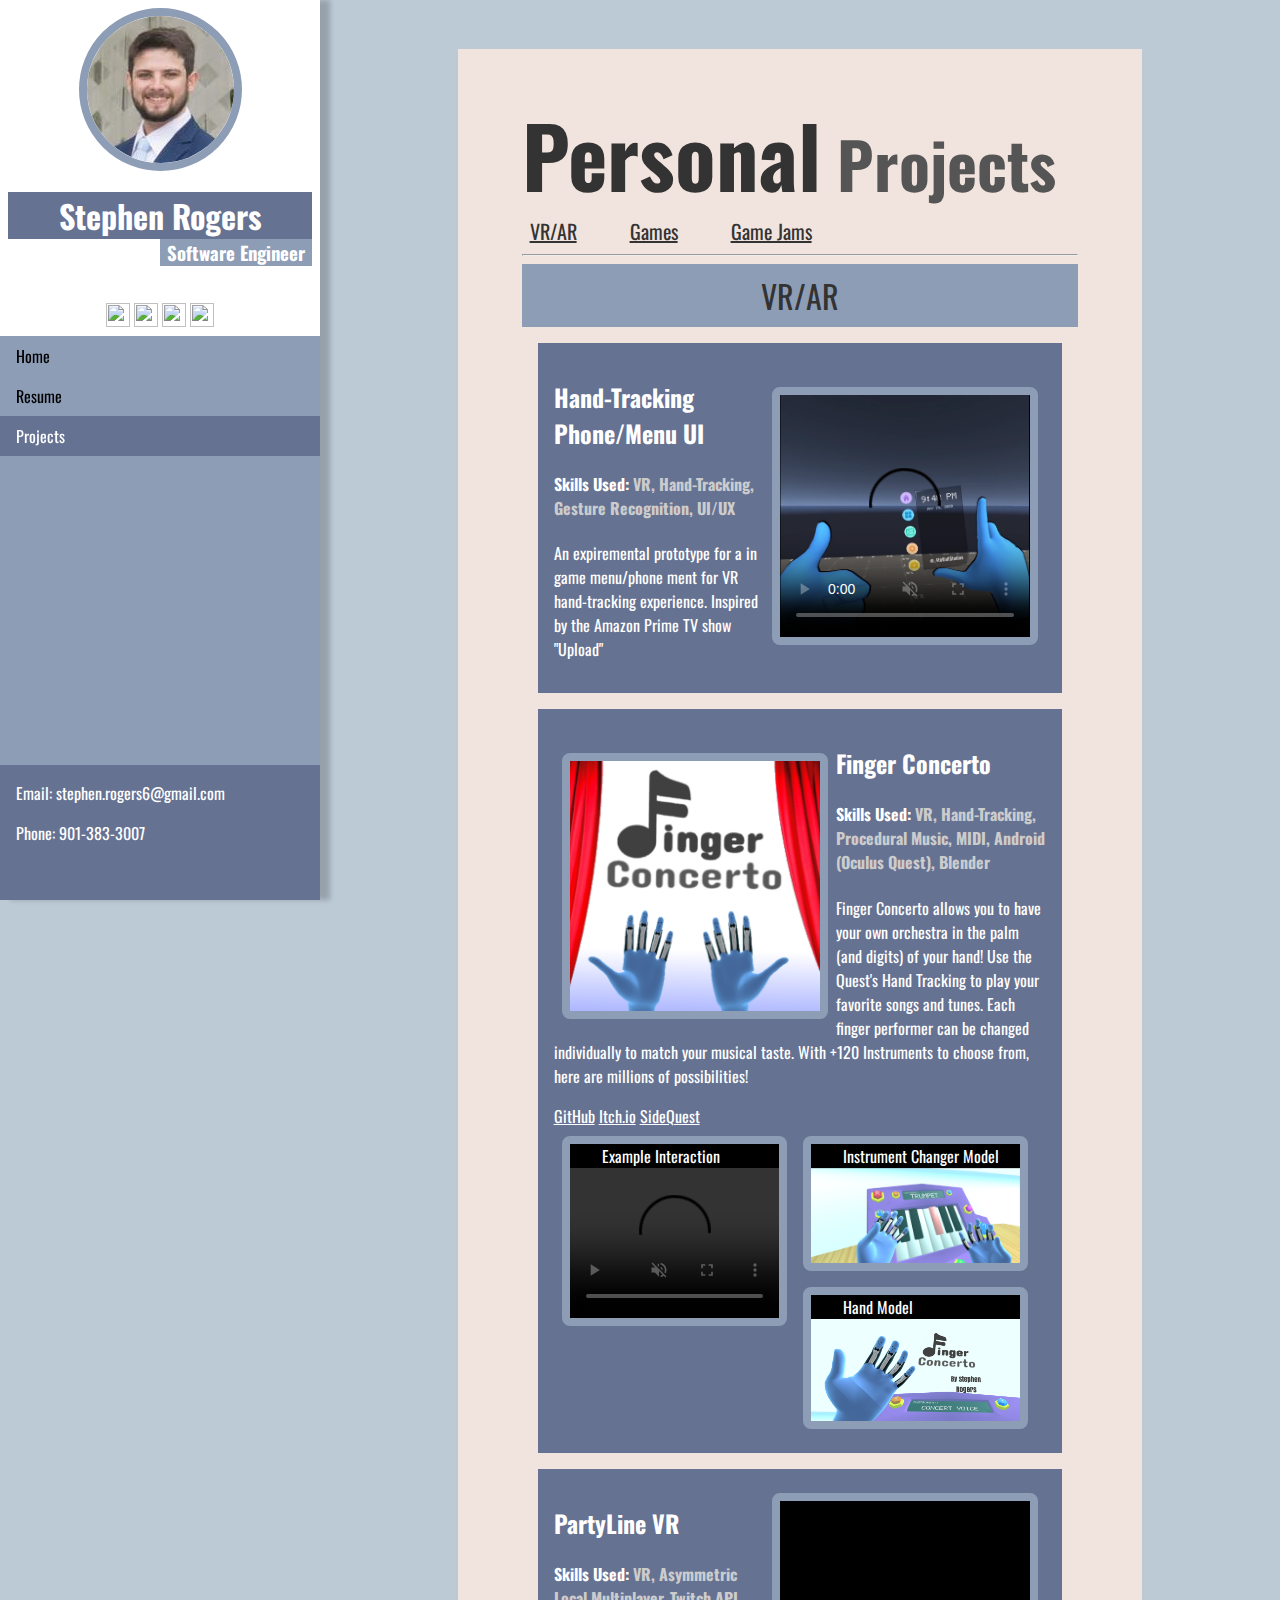
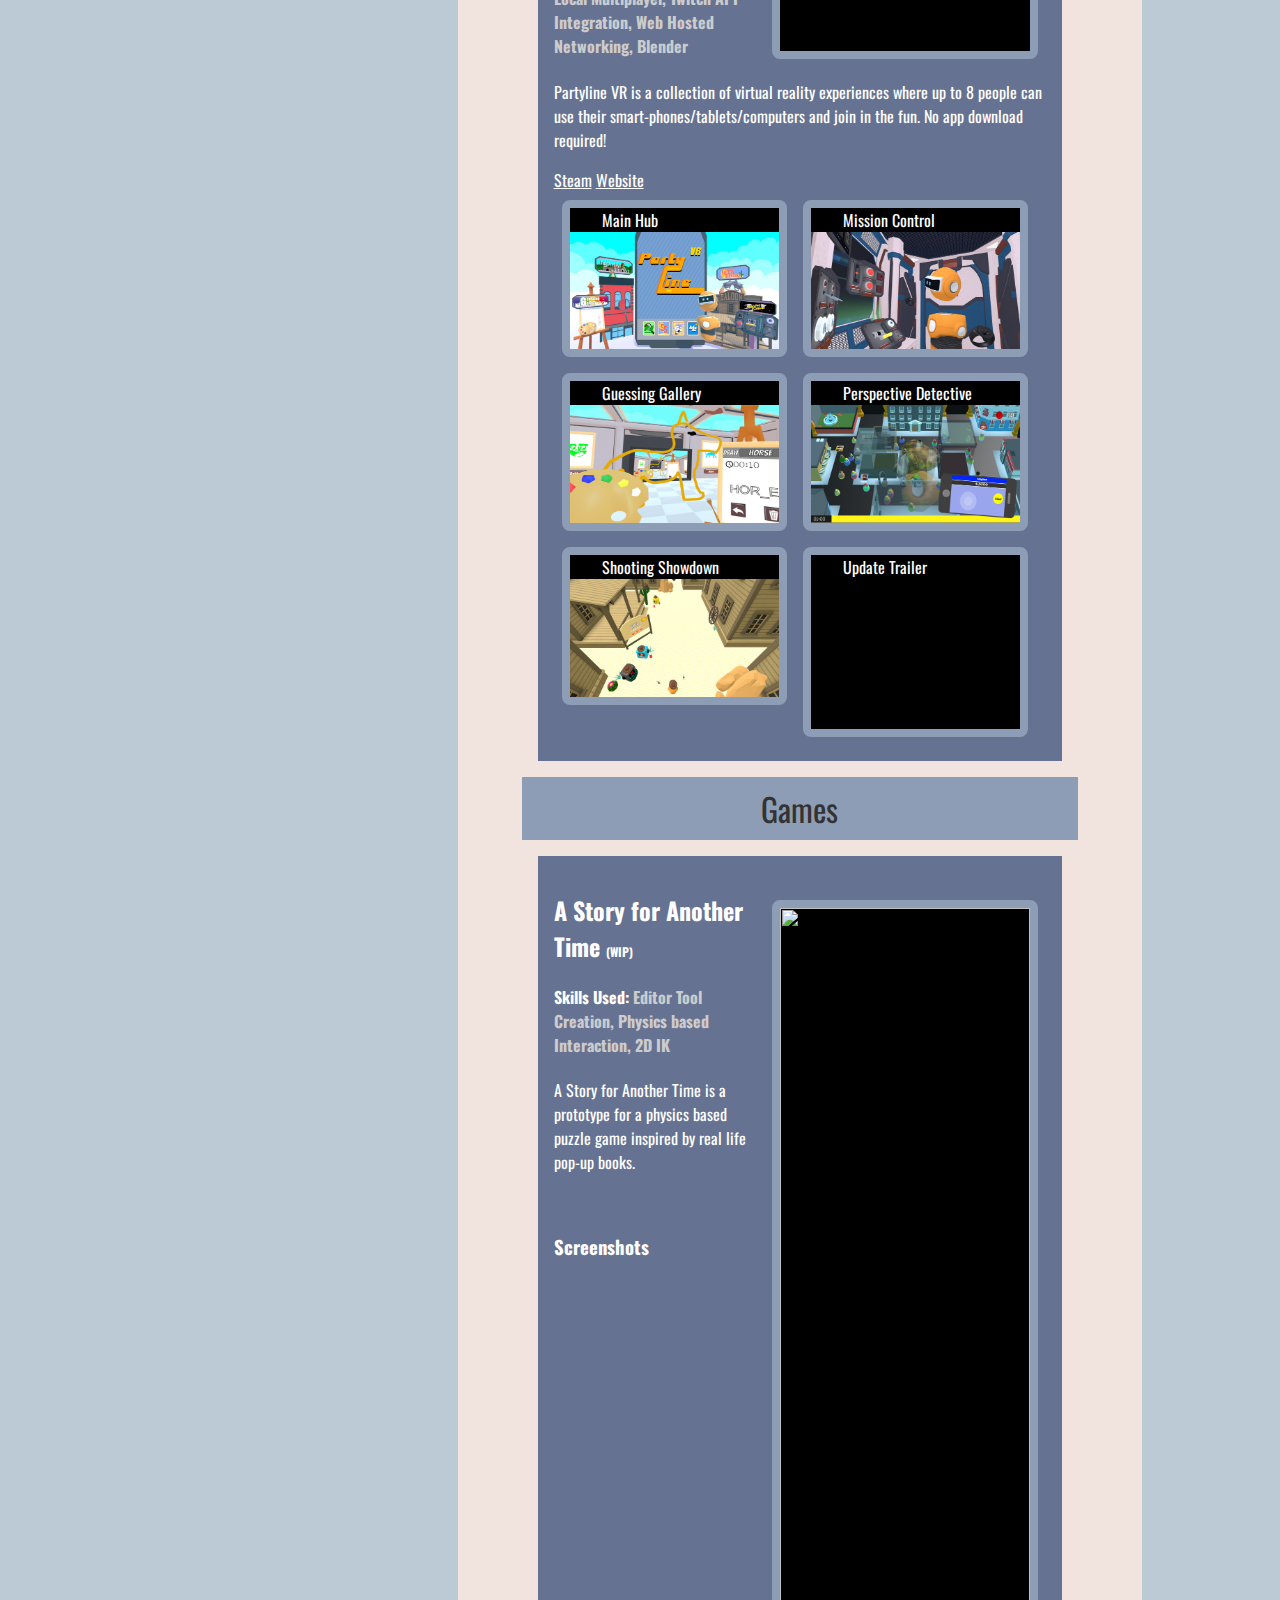
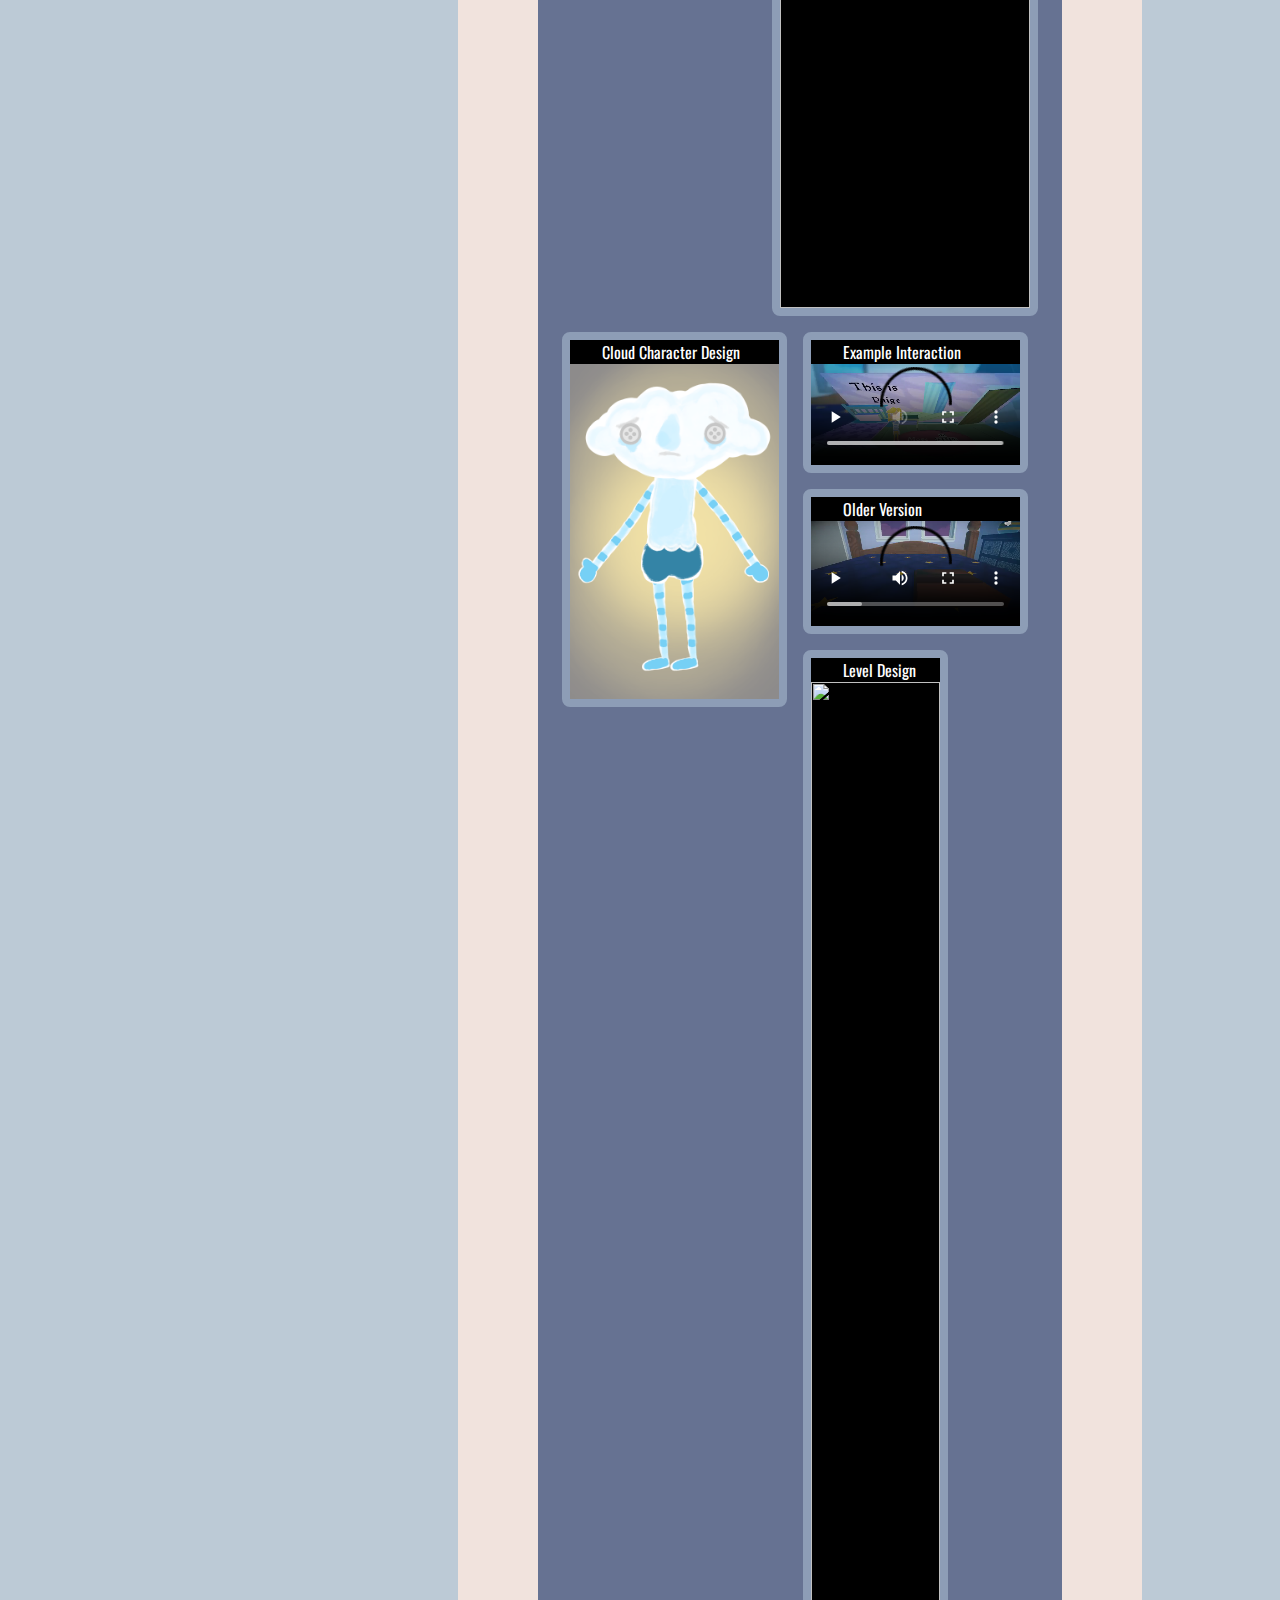
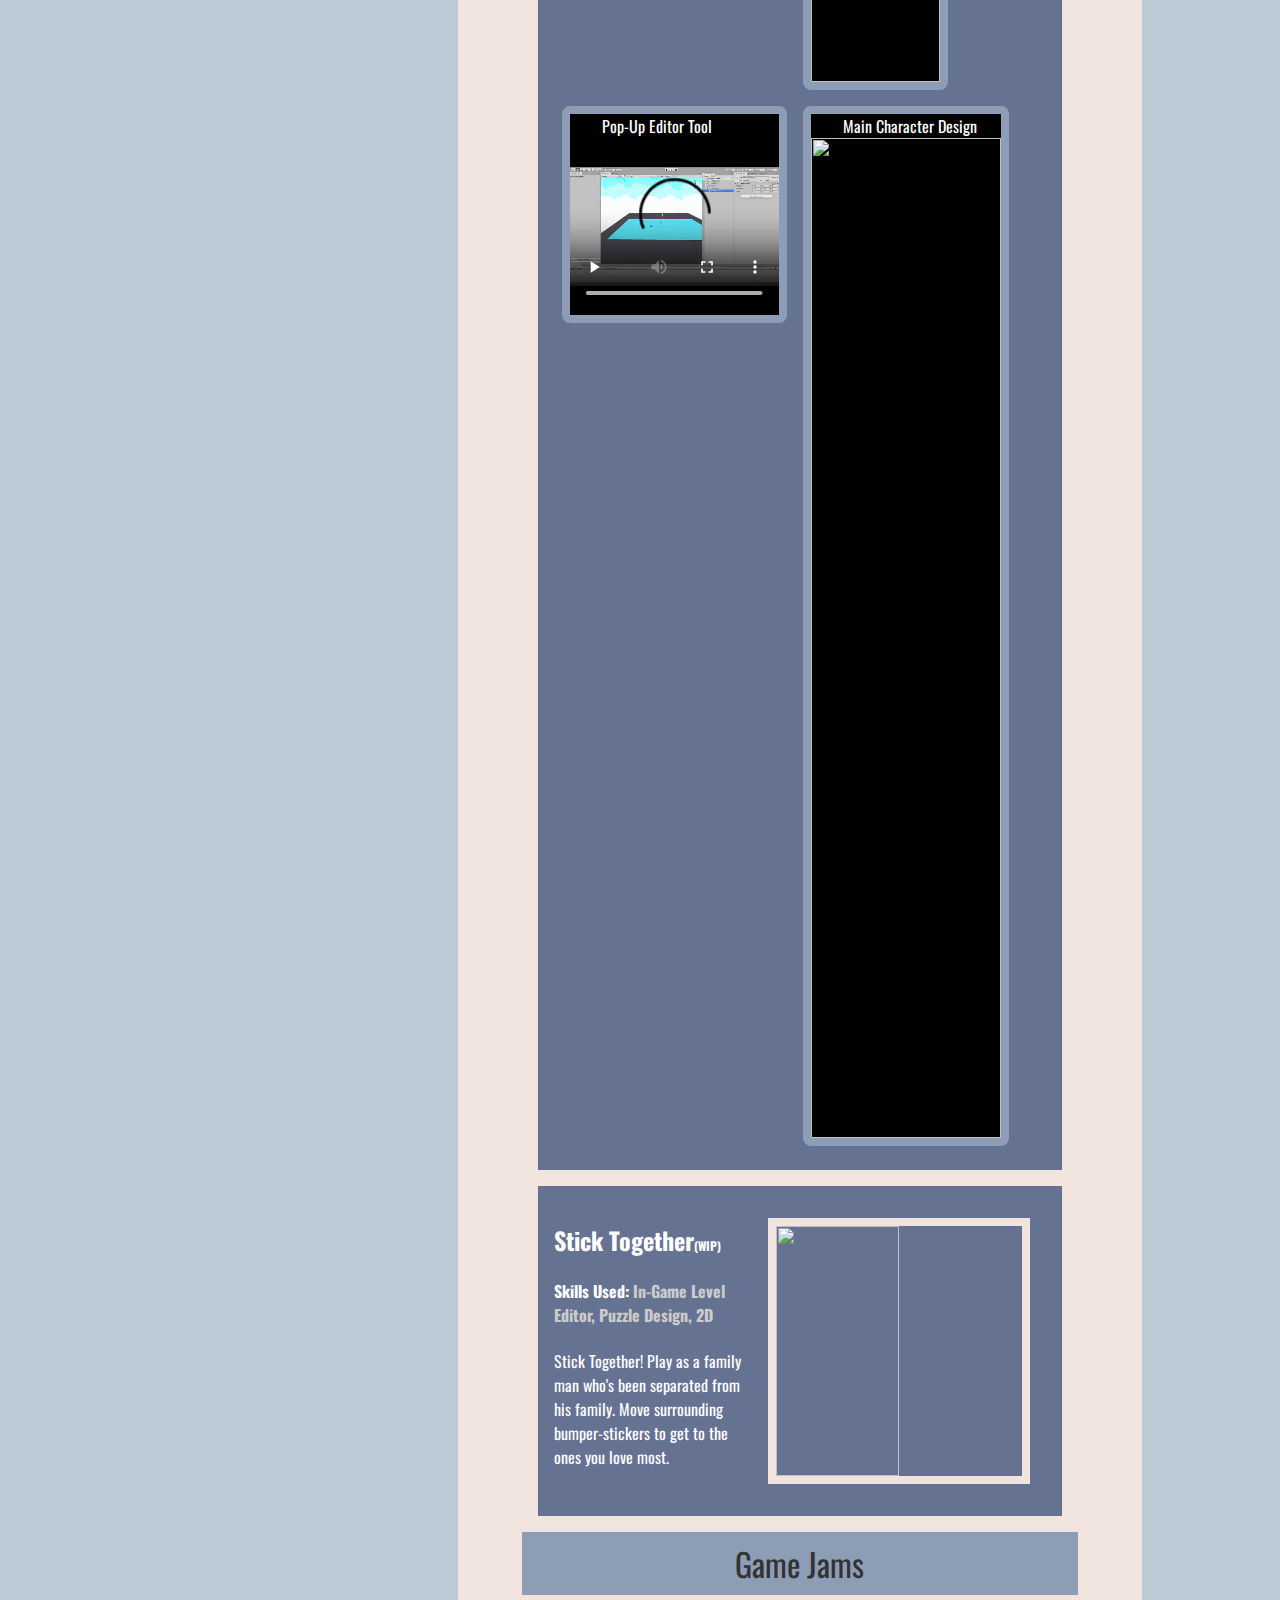
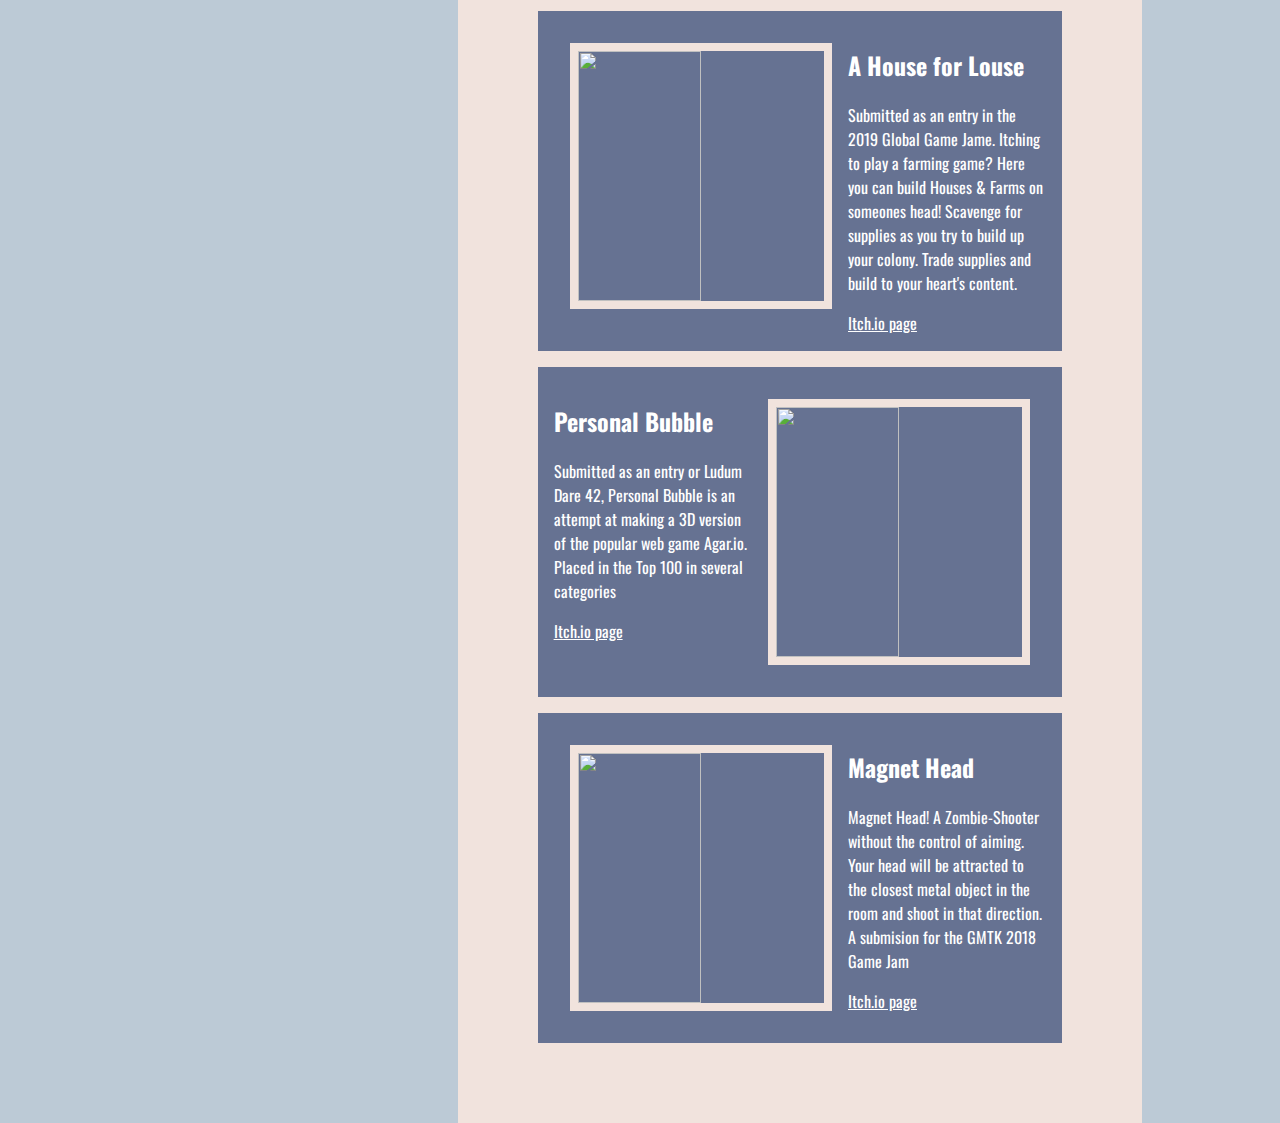
==== commit 80671141: "added looping to videos" ====
--- a/projects.html
+++ b/projects.html
@@ -140,7 +140,7 @@
             <div class = "project" >
               <div class="description">
                 <div class="screenshot thumbnail right">
-                  <video controls autoplay poster="resources/HandUIThumbnail.PNG">
+                  <video controls autoplay loop muted poster="resources/HandUIThumbnail.PNG">
                     <source src="resources/HandTrackingPhoneUIDemo.mp4" type="video/mp4">
                   Your browser does not support the video tag.
                   </video>
@@ -168,7 +168,7 @@
               <div class="">
                 <div class="screenshot left">
                   <label> Example Interaction</label>
-                  <video controls autoplay>
+                  <video controls autoplay loop muted>
                     <source src="resources/FingerConcertoExample.mp4" type="video/mp4">
                   Your browser does not support the video tag.
                   </video> 
@@ -245,7 +245,7 @@
                 </div>
                 <div class="screenshot">
                   <label>Example Interaction</label>
-                  <video controls autoplay>
+                  <video controls autoplay loop>
                     <source src="resources/projectPopUp.mp4" type="video/mp4">
                   Your browser does not support the video tag.
                   </video>
@@ -253,7 +253,7 @@
                 
                 <div class="screenshot">
                   <label>Older Version</label>
-                  <video controls autoplay>
+                  <video controls autoplay loop>
                     <source src="resources/popUp_old.mp4" type="video/mp4">
                   Your browser does not support the video tag.
                   </video>
@@ -264,7 +264,7 @@
                 </div>
                 <div class="screenshot">
                   <label>Pop-Up Editor Tool</label>
-                  <video controls autoplay>
+                  <video controls autoplay loop>
                     <source src="resources/popUpEditor.mp4" type="video/mp4">
                   Your browser does not support the video tag.
                   </video>
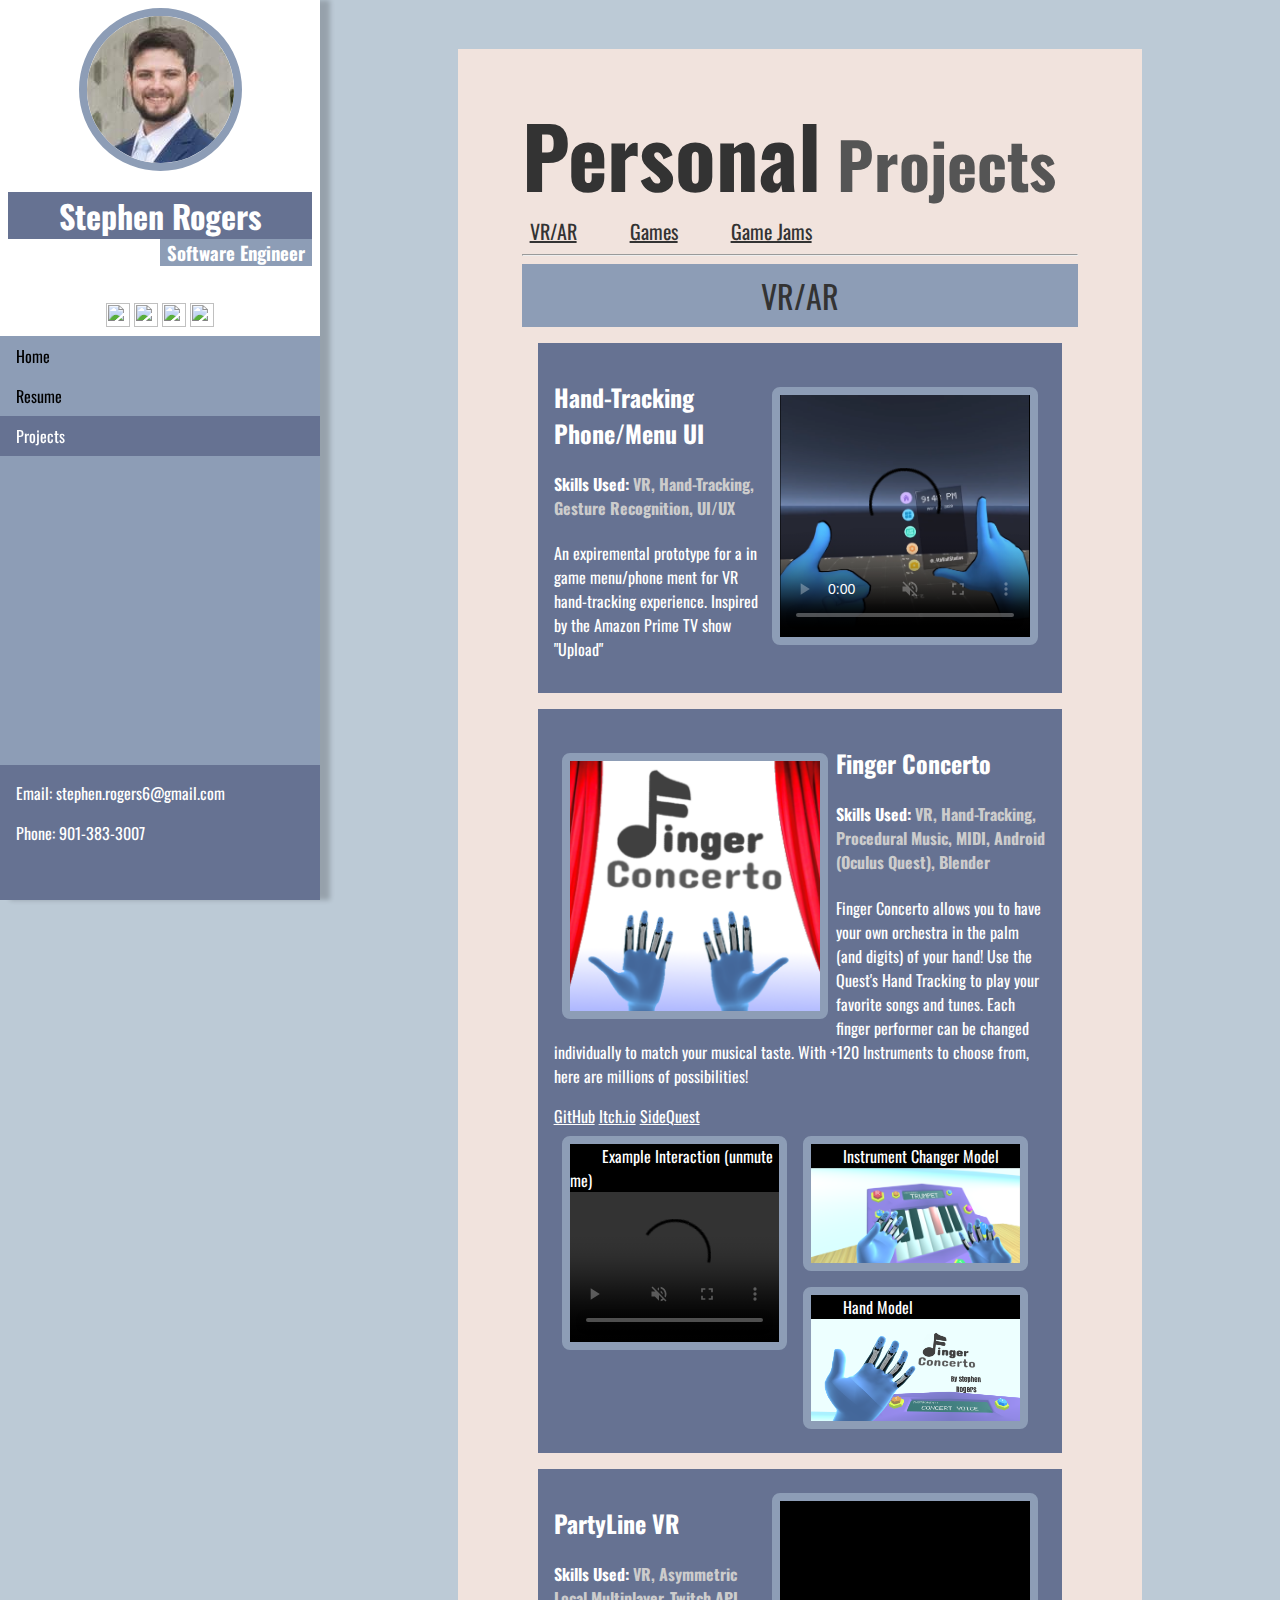
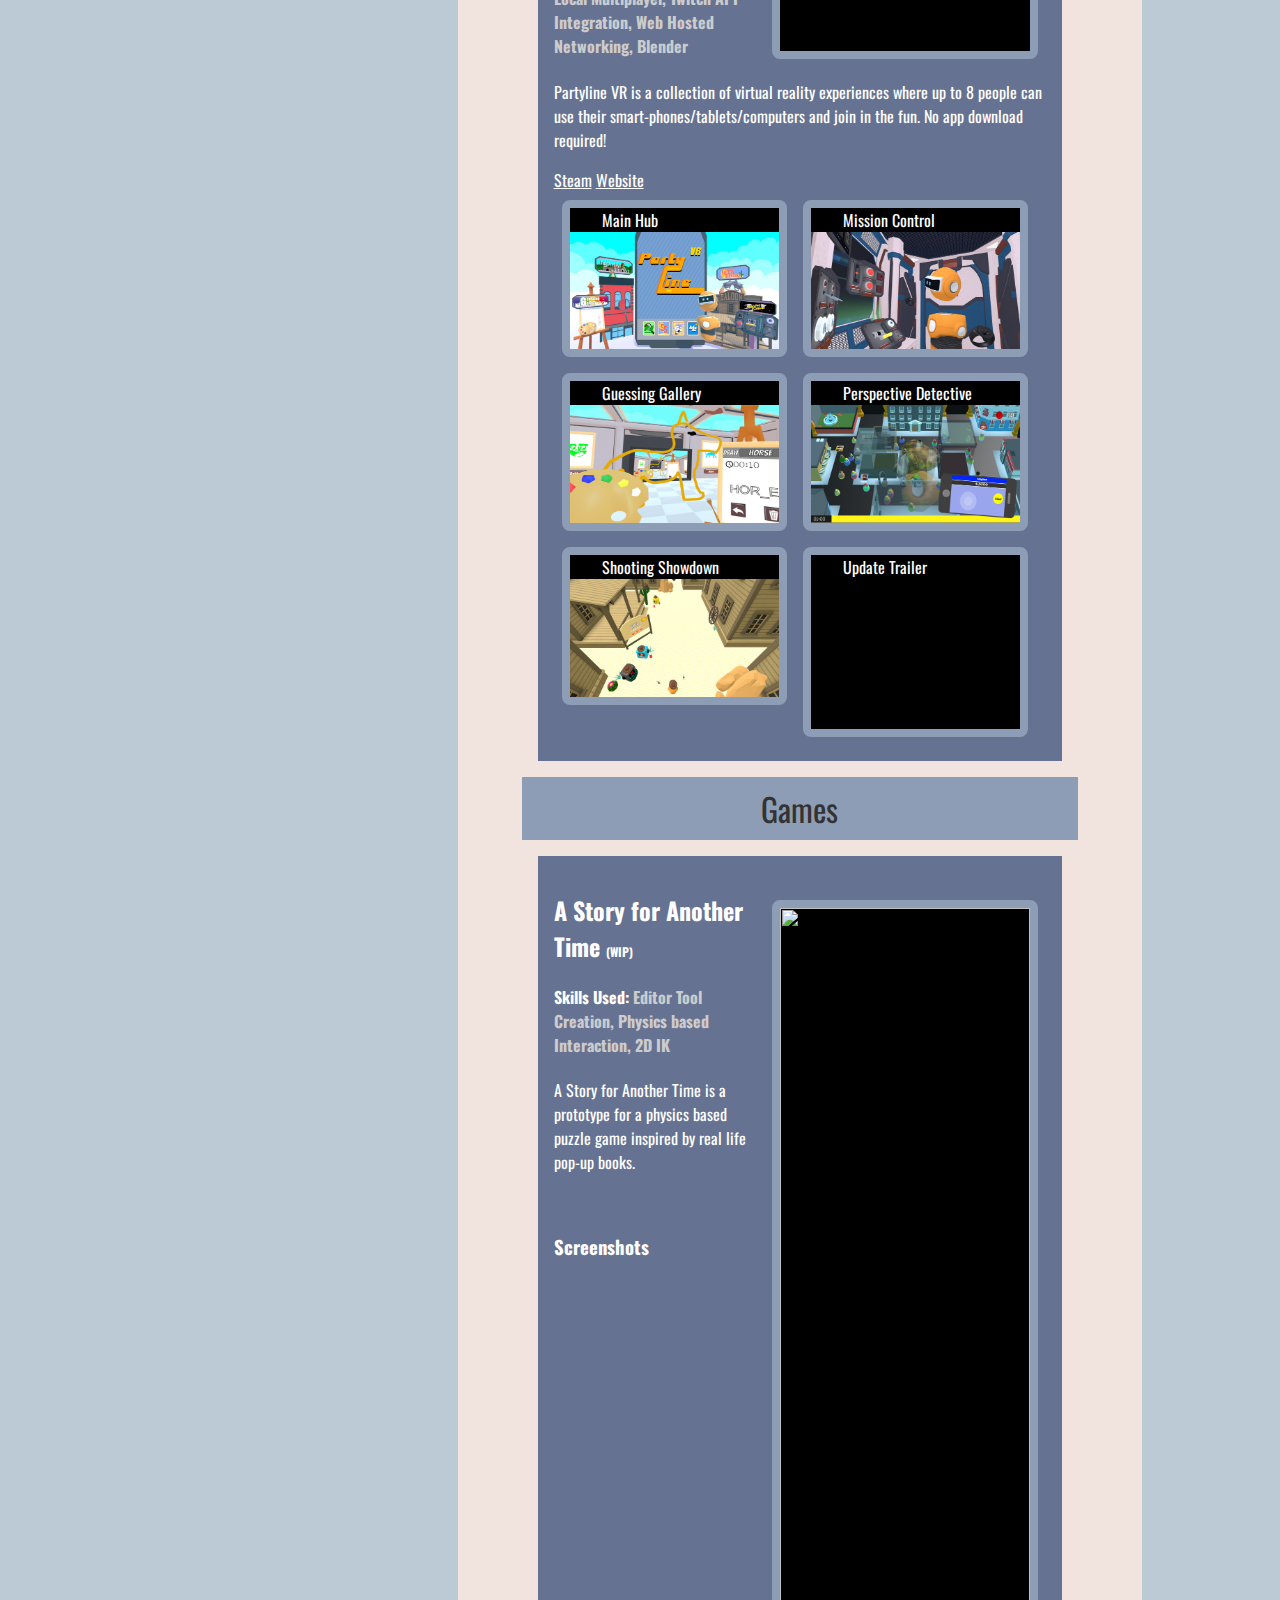
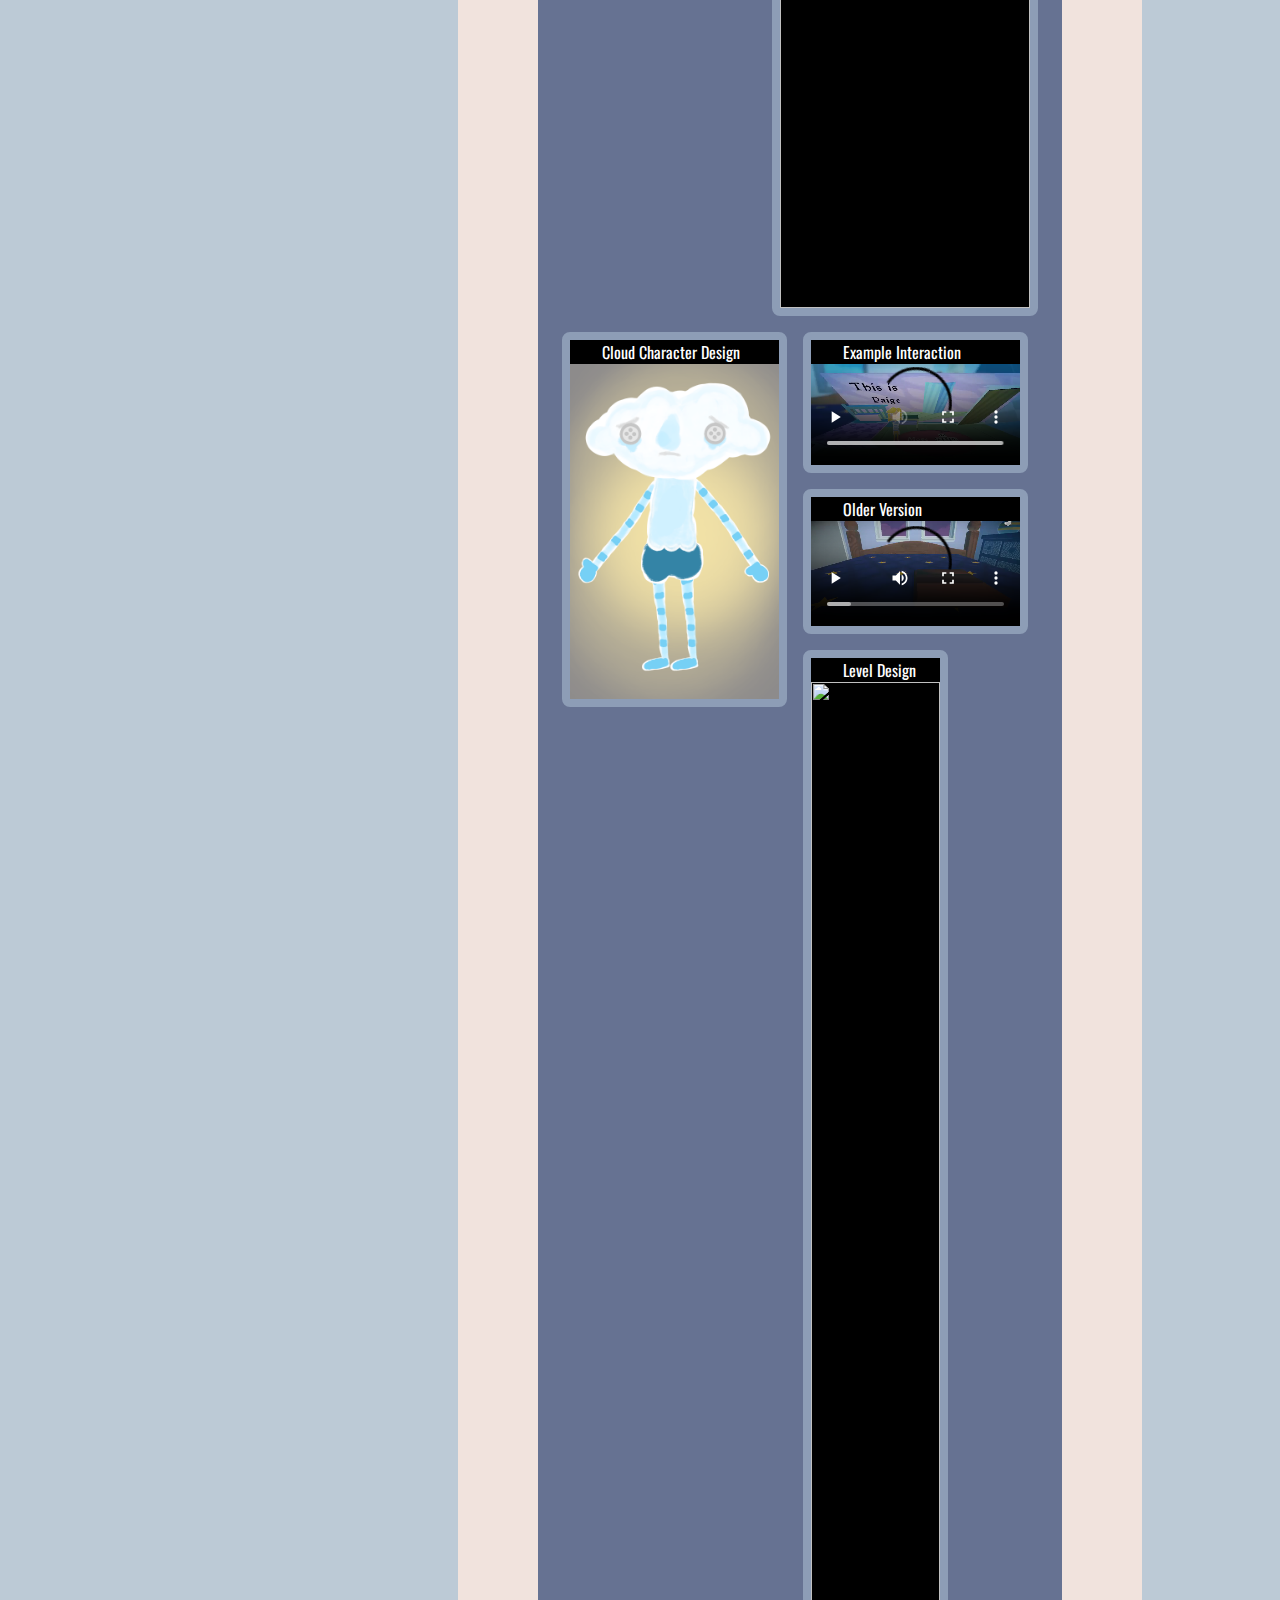
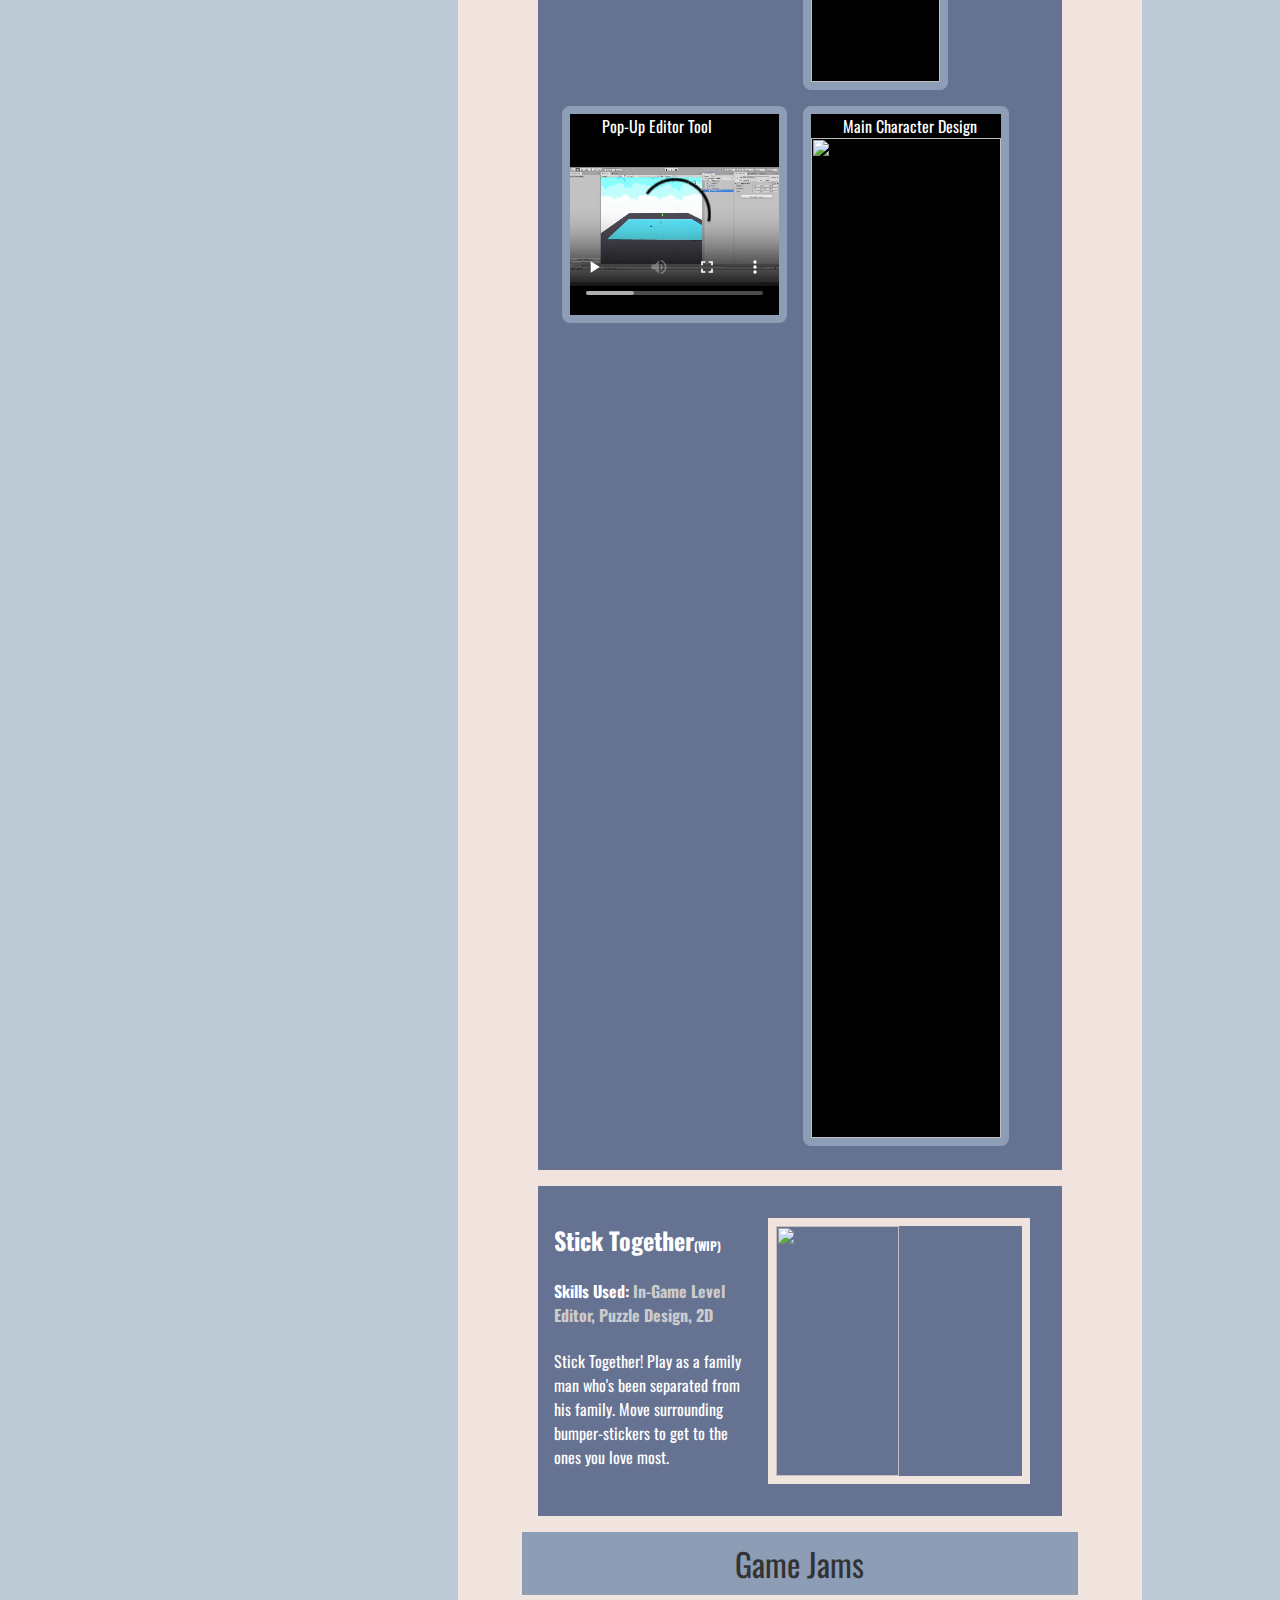
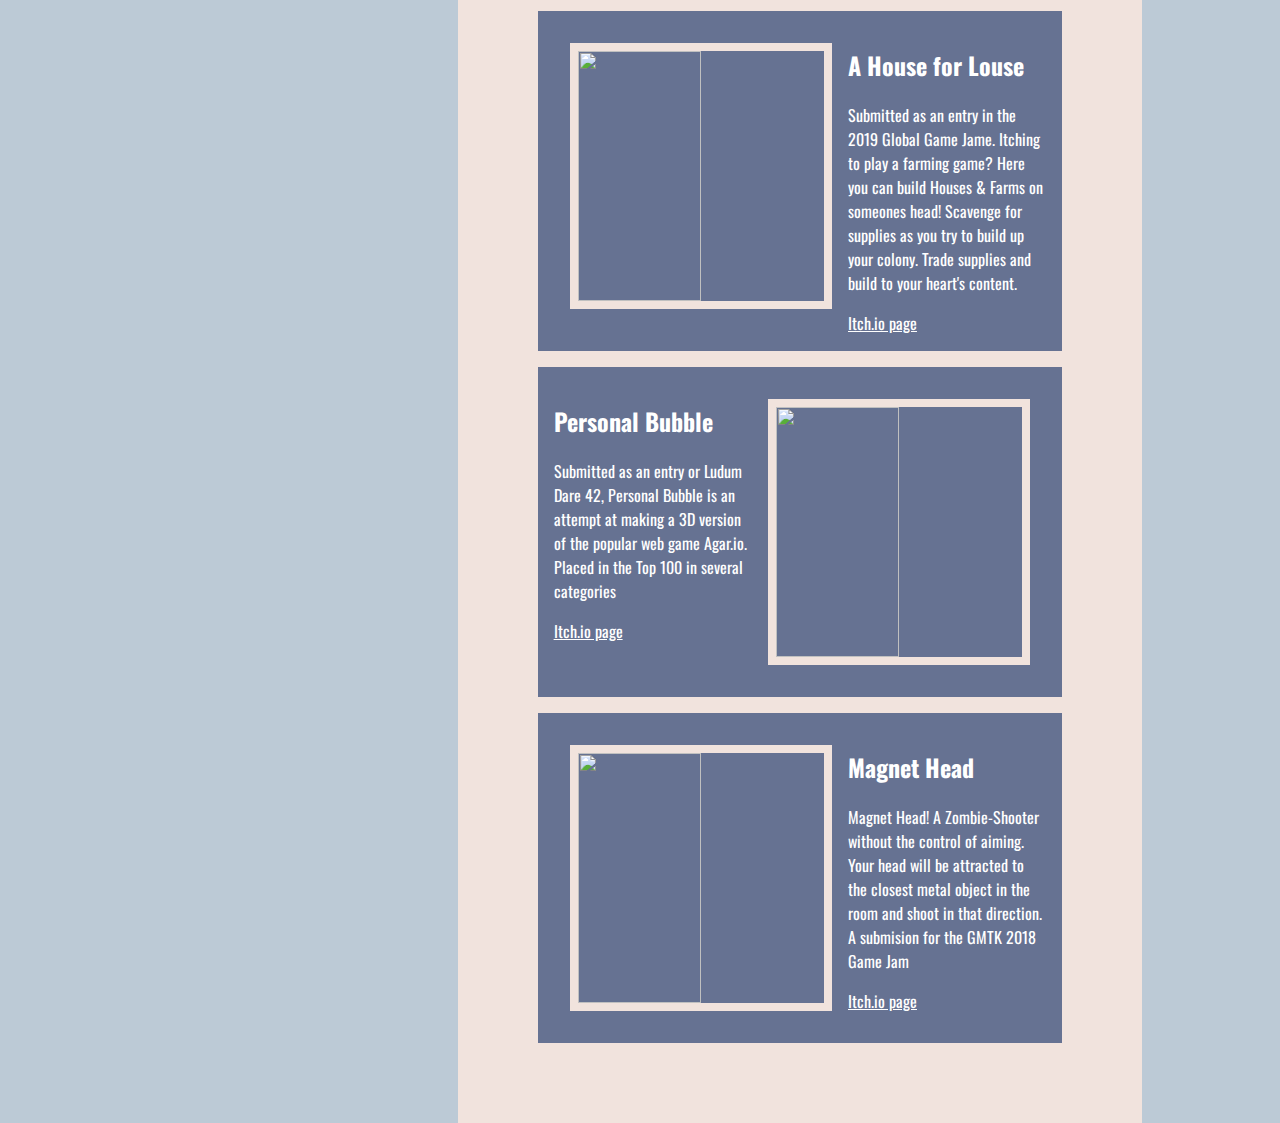
==== commit c1a0f455: "minor changes" ====
--- a/projects.html
+++ b/projects.html
@@ -167,7 +167,7 @@
               <div style="clear: both;"></div>
               <div class="">
                 <div class="screenshot left">
-                  <label> Example Interaction</label>
+                  <label> Example Interaction (unmute me)</label>
                   <video controls autoplay loop muted>
                     <source src="resources/FingerConcertoExample.mp4" type="video/mp4">
                   Your browser does not support the video tag.
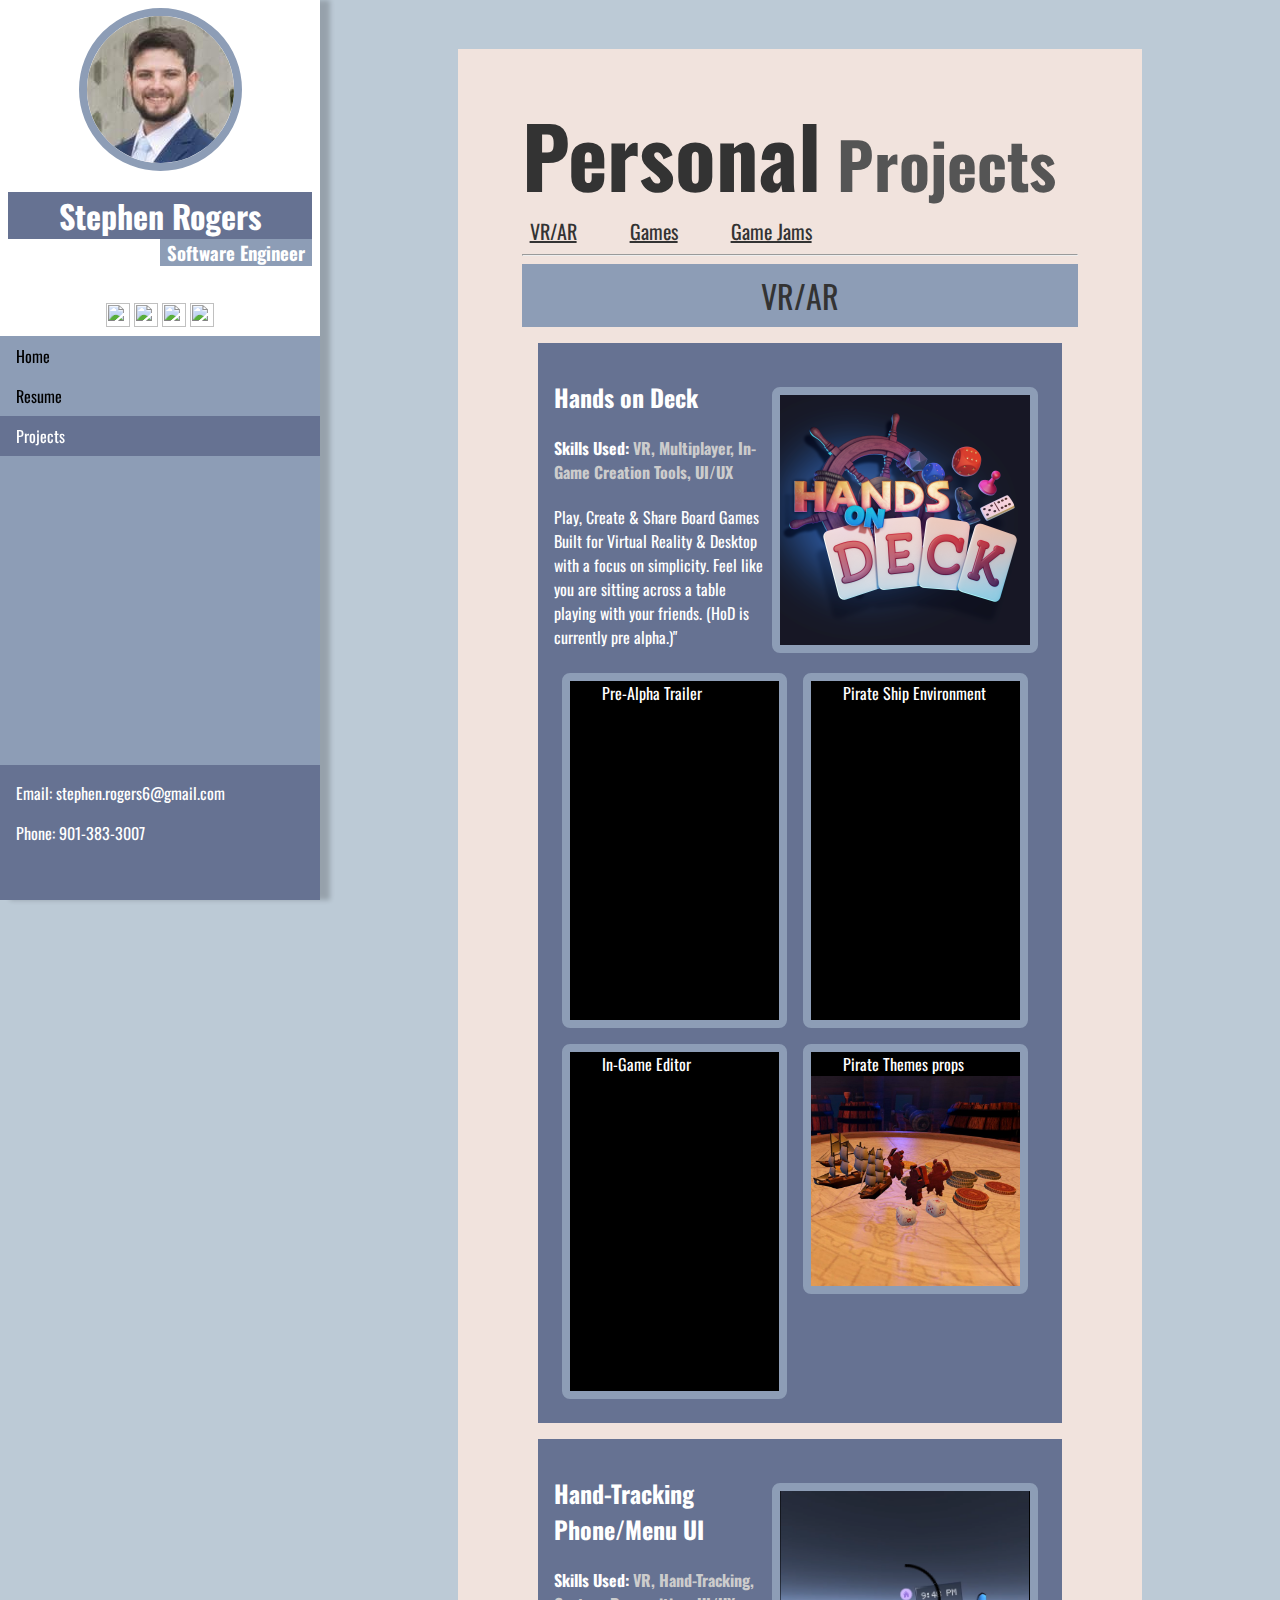
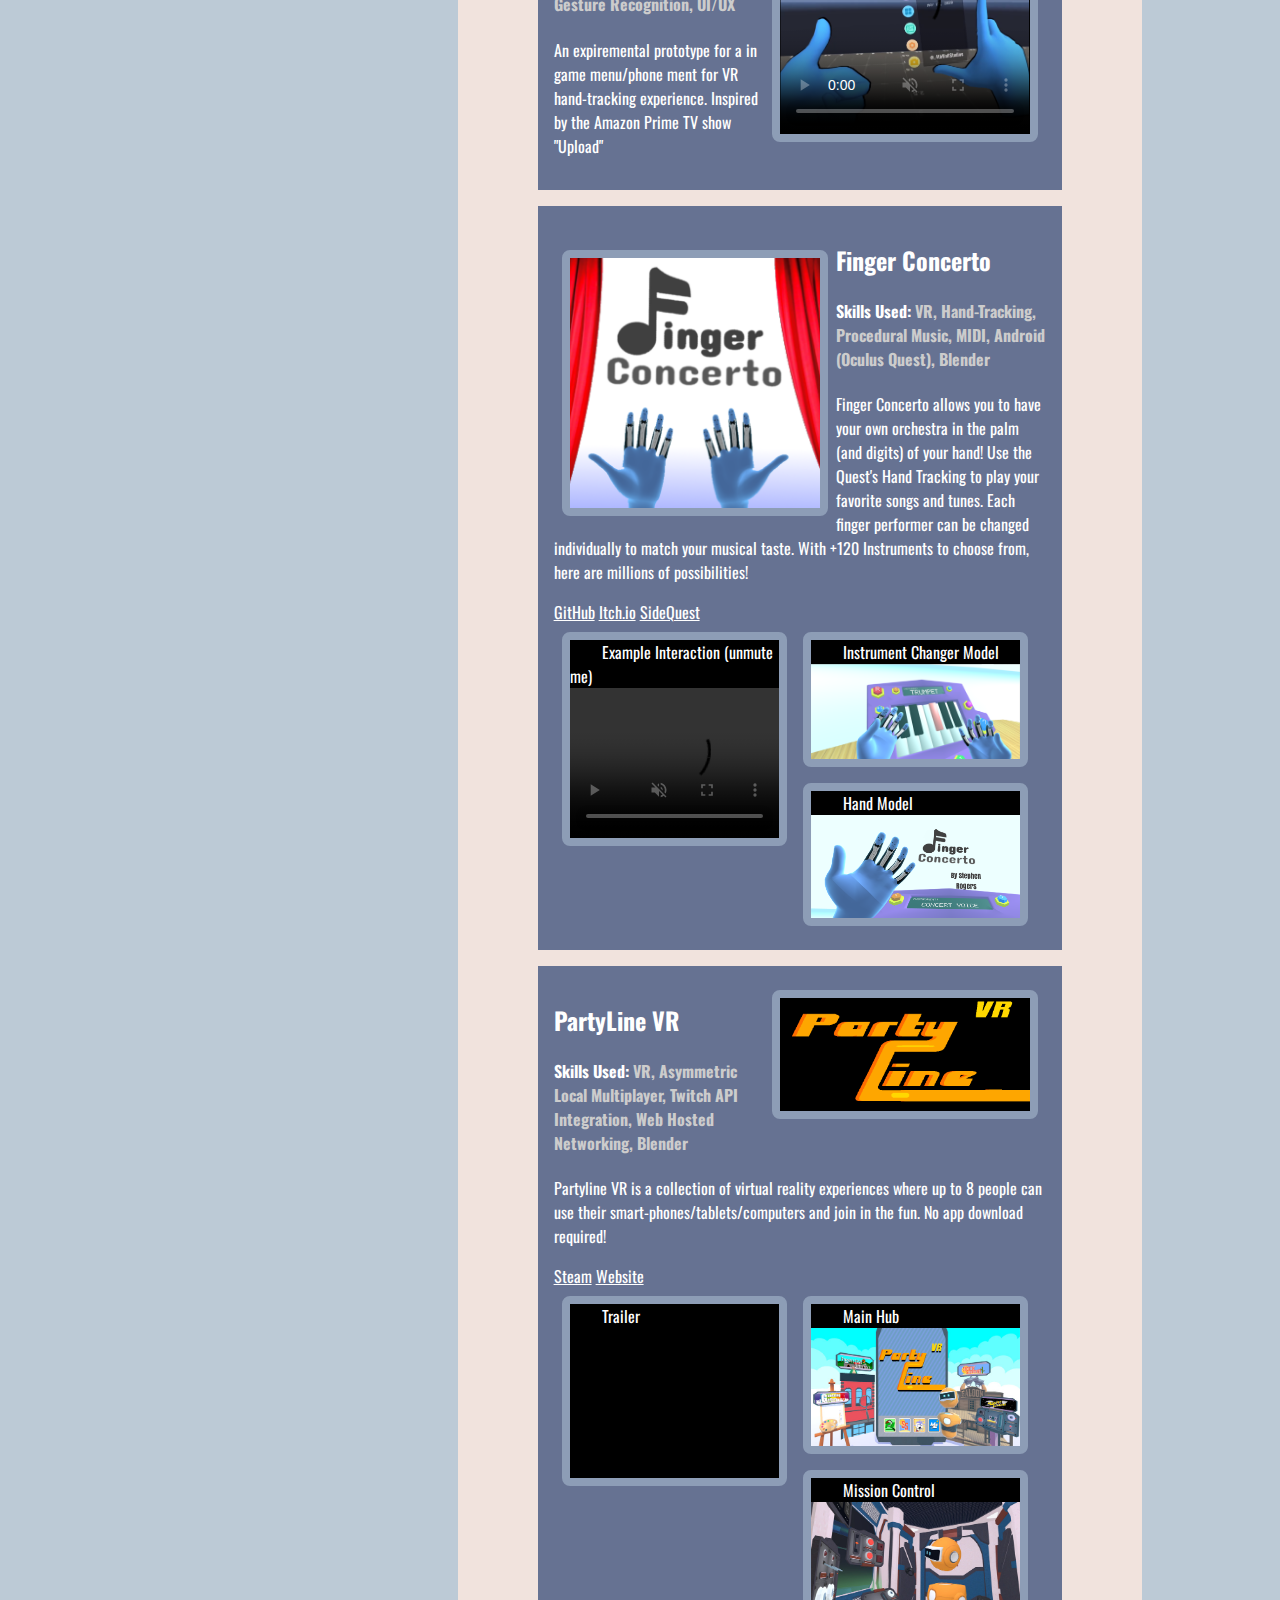
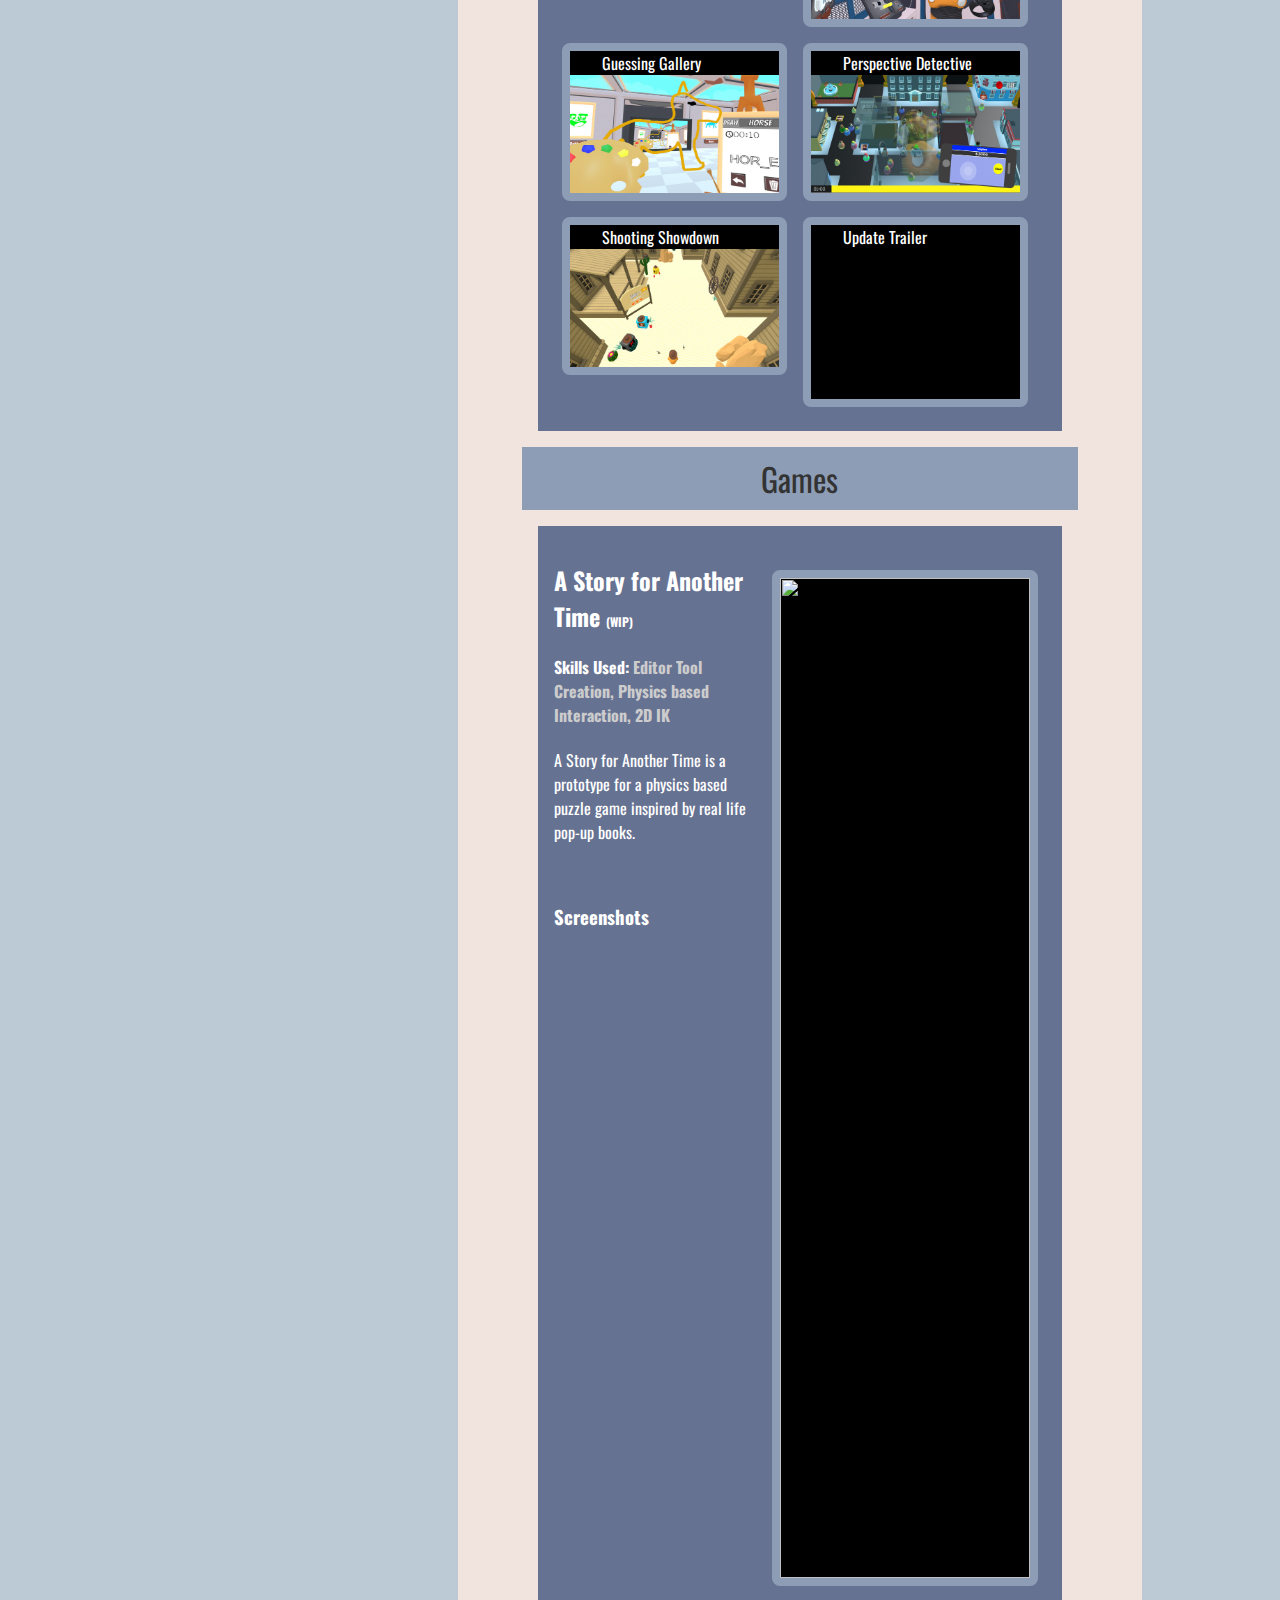
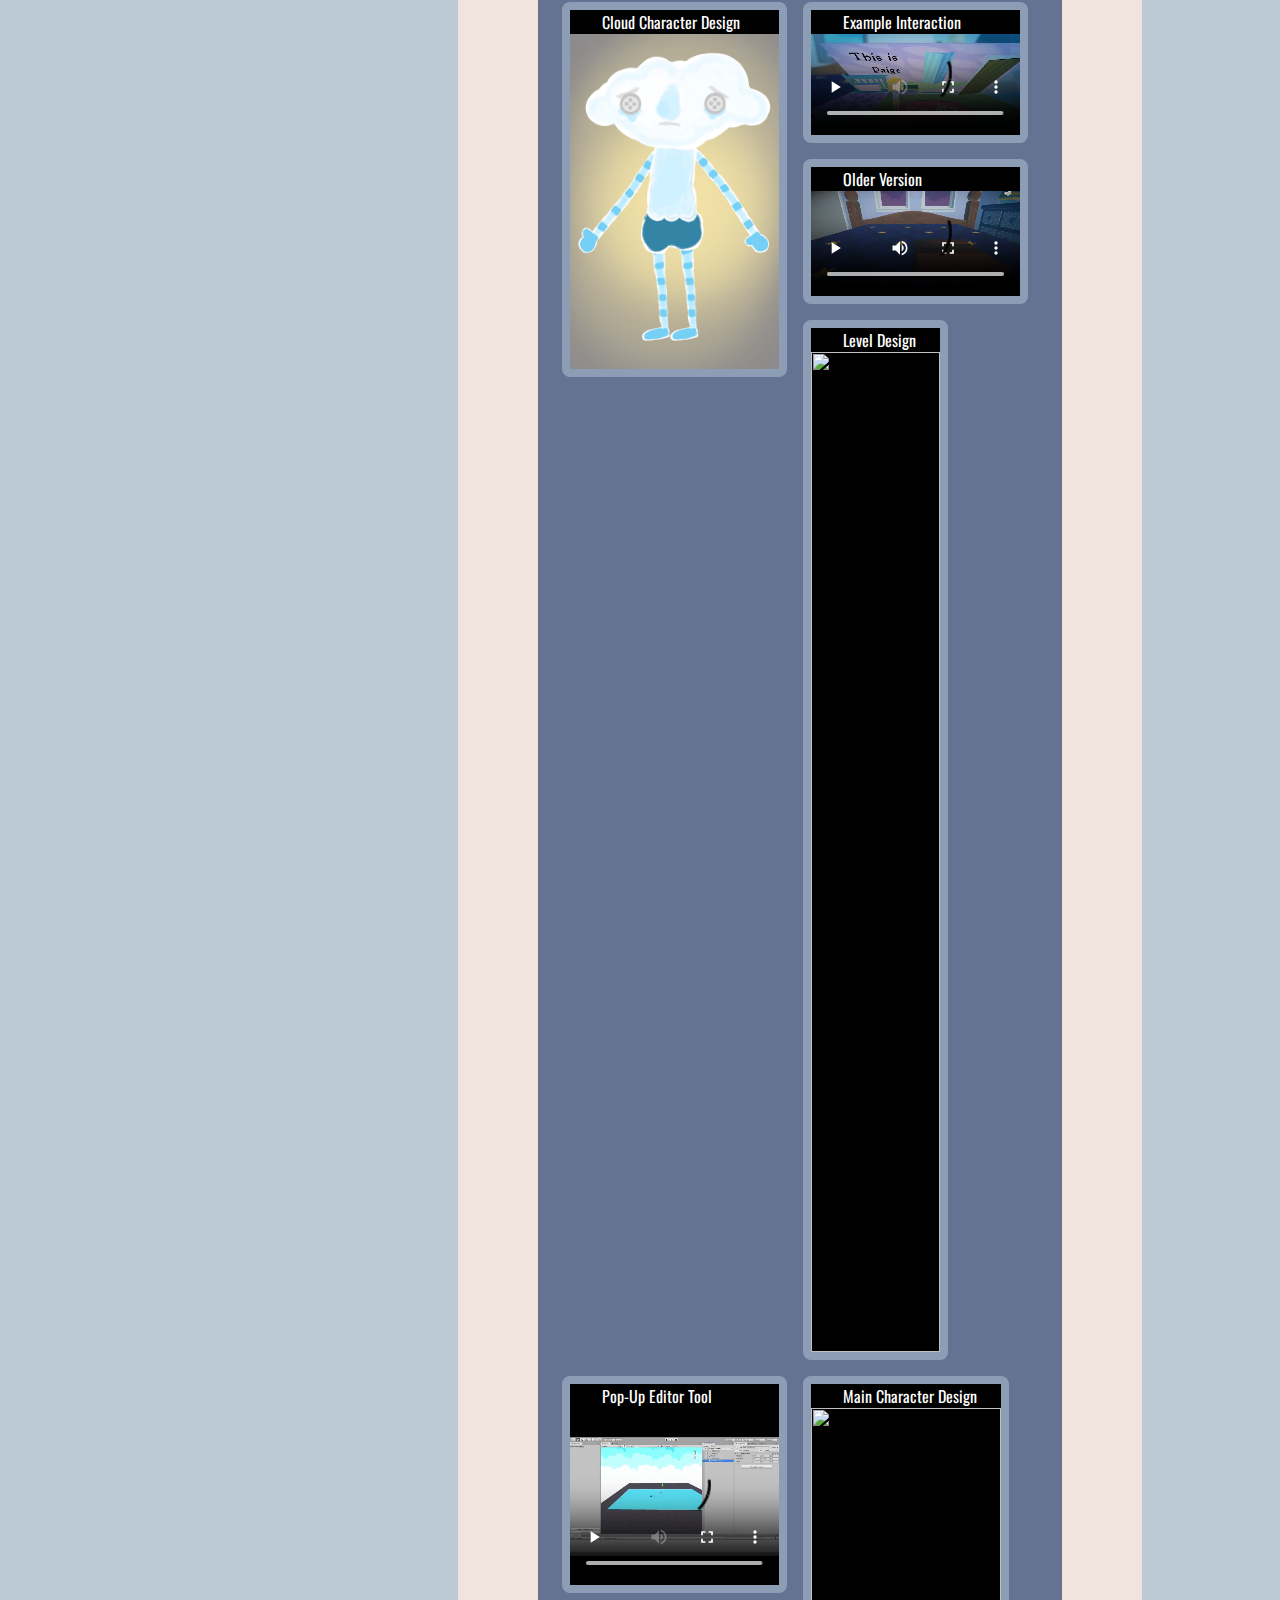
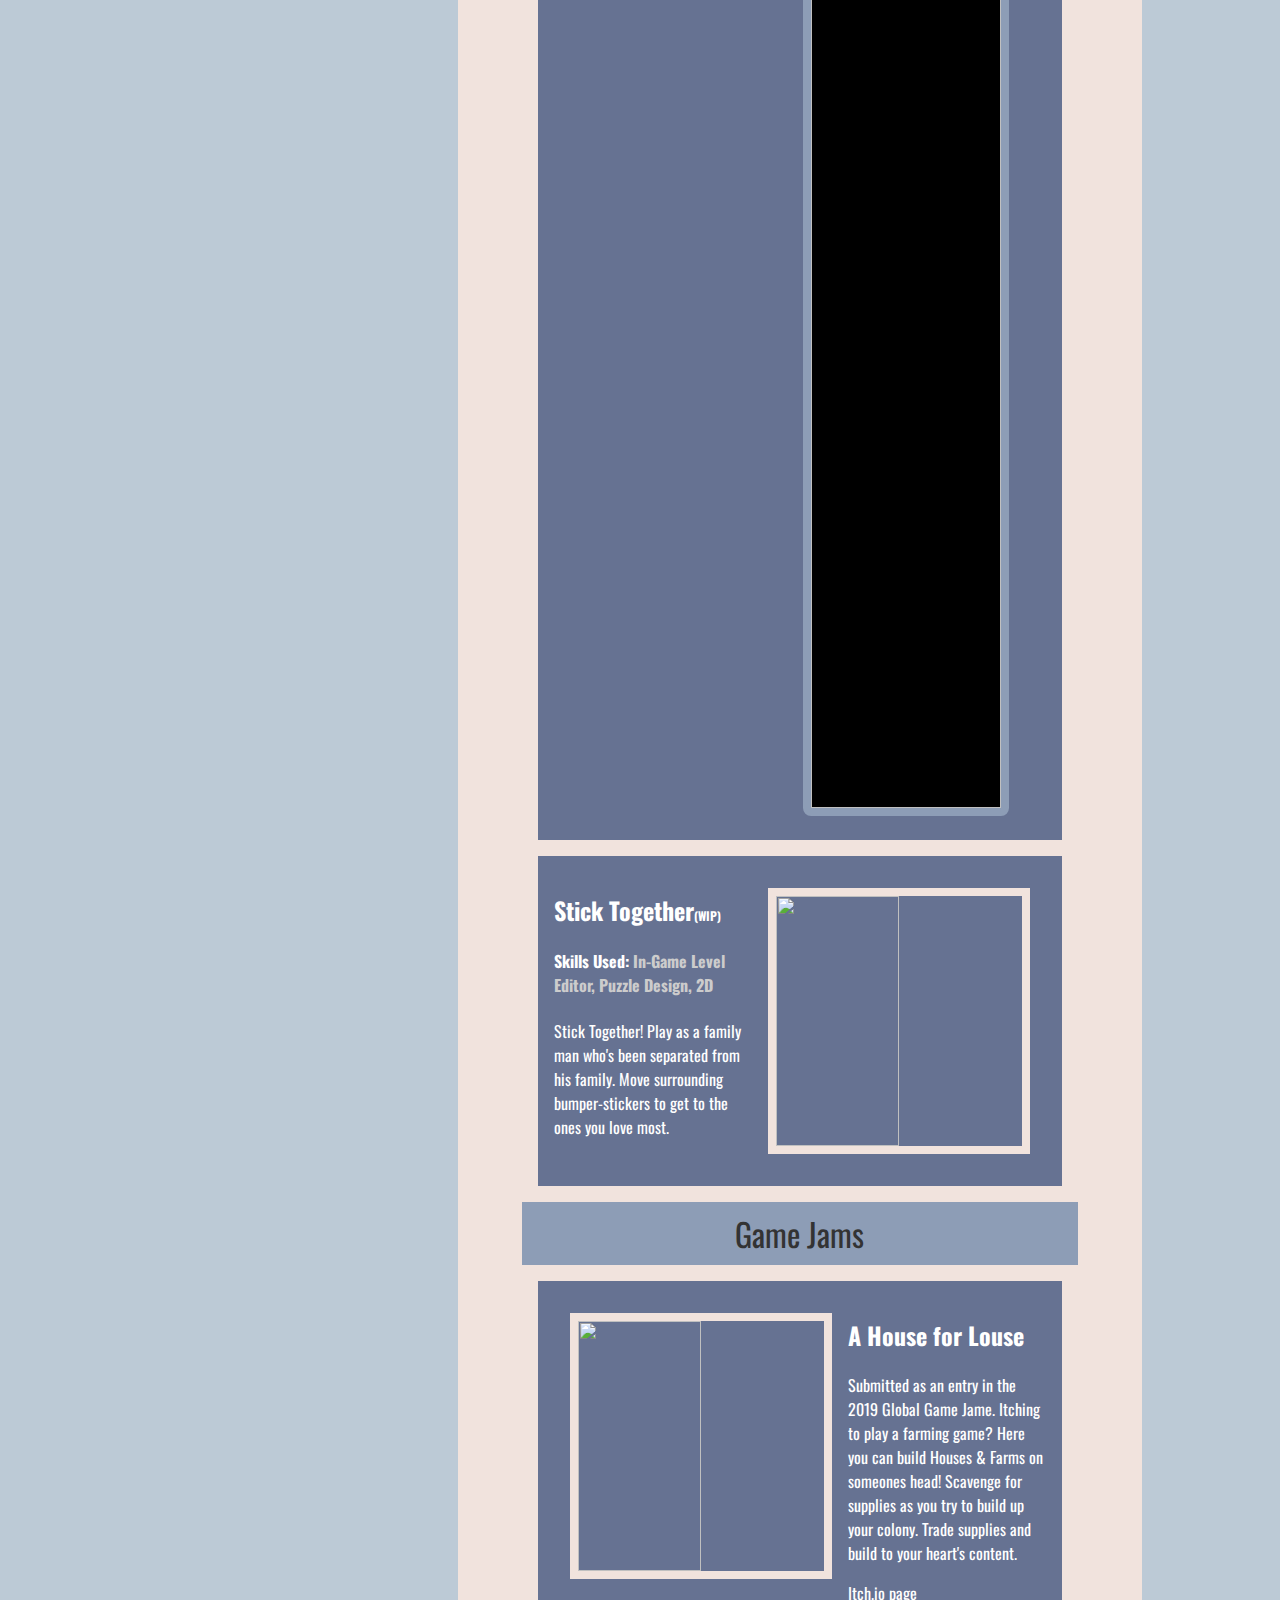
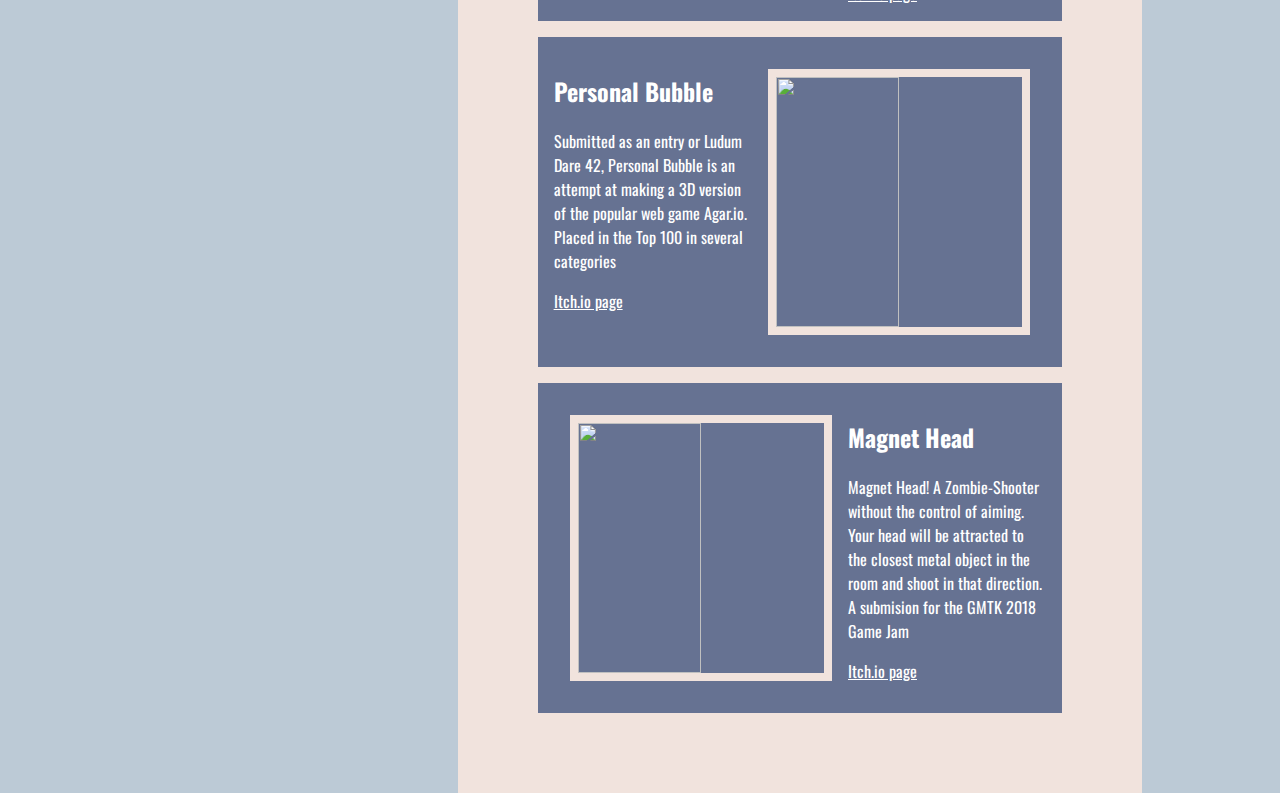
==== commit 68bd3db9: "Update Resume and layout" ====
--- a/projects.html
+++ b/projects.html
@@ -137,6 +137,47 @@
         <div class="subheader" style="text-align: center; color: #333;">VR/AR</div>
         <div>
           <div id="vr">
+            <div class="project">
+              <div class="description">
+                <div class="screenshot thumbnail right">
+                  <img src="resources/HoD_LogoSquare_03.png" alt="" onclick="Zoom(this)">
+                </div>
+                <h2>Hands on Deck</h2>
+                <h4>Skills Used: <span style="color: #ccc;">VR, Multiplayer, In-Game Creation Tools, UI/UX</span> </h4>
+                <p>Play, Create & Share Board Games
+                Built for Virtual Reality & Desktop with a focus on simplicity. Feel like you are sitting across a table playing with
+                your friends.
+                
+                (HoD is currently pre alpha.)"</p>
+                <div style="clear: both;"></div>
+                <div>
+                  <div class="screenshot left">
+                    <label>Pre-Alpha Trailer</label>
+                    <iframe width="560" height="315" src="https://www.youtube.com/embed/8WWjLHkk3VE" frameborder="0"
+                      allow="accelerometer; autoplay; clipboard-write; encrypted-media; gyroscope; picture-in-picture"
+                      allowfullscreen></iframe>
+                    
+                  </div>
+                  <div class="screenshot left">
+                    <label>Pirate Ship Environment</label>
+                    <iframe width="560" height="315" src="https://www.youtube.com/embed/_VB9y8qBp4M" frameborder="0"
+                      allow="accelerometer; autoplay; clipboard-write; encrypted-media; gyroscope; picture-in-picture"
+                      allowfullscreen></iframe>
+                  </div>
+                  <div class="screenshot left">
+                    <label>In-Game Editor</label>
+                    <iframe width="560" height="315" src="https://www.youtube.com/embed/z4CAOV-OtGM" frameborder="0"
+                      allow="accelerometer; autoplay; clipboard-write; encrypted-media; gyroscope; picture-in-picture"
+                      allowfullscreen></iframe>
+                  </div>
+                  <div class="screenshot left">
+                    <label>Pirate Themes props</label>
+                    <img src="resources/pirateProps.jfif" alt="" onclick="Zoom(this)">
+                  </div>
+                </div>
+
+              </div>
+            </div>
             <div class = "project" >
               <div class="description">
                 <div class="screenshot thumbnail right">
@@ -187,7 +228,7 @@
             </div>
             <div class = "project" >
               <div class="screenshot thumbnail right">
-                <iframe  src="https://www.youtube.com/embed/nfcURbAZ120" frameborder="0" allow="accelerometer; autoplay; encrypted-media; gyroscope; picture-in-picture" allowfullscreen></iframe>
+                <img src="resources/PartyLineLogo.png" alt="PartyLine VR Logo" onclick="Zoom(this)">
               </div>
               <h2>PartyLine VR</h2>
               <h4>Skills Used: <span style="color: #ccc;">VR, Asymmetric Local Multiplayer, Twitch API Integration, Web Hosted Networking, Blender</span></h4>
@@ -197,6 +238,11 @@
 
               <br>
               <div>
+                <div class="screenshot left">
+                  <label>Trailer</label>
+                  <iframe src="https://www.youtube.com/embed/nfcURbAZ120" frameborder="0"
+                    allow="accelerometer; autoplay; encrypted-media; gyroscope; picture-in-picture" allowfullscreen></iframe>
+                </div>
                   <div class="screenshot left">
                     <label>Main Hub</label>
                     <img src="resources/ScreenshotMain.jpg" alt="" onclick="Zoom(this)">
